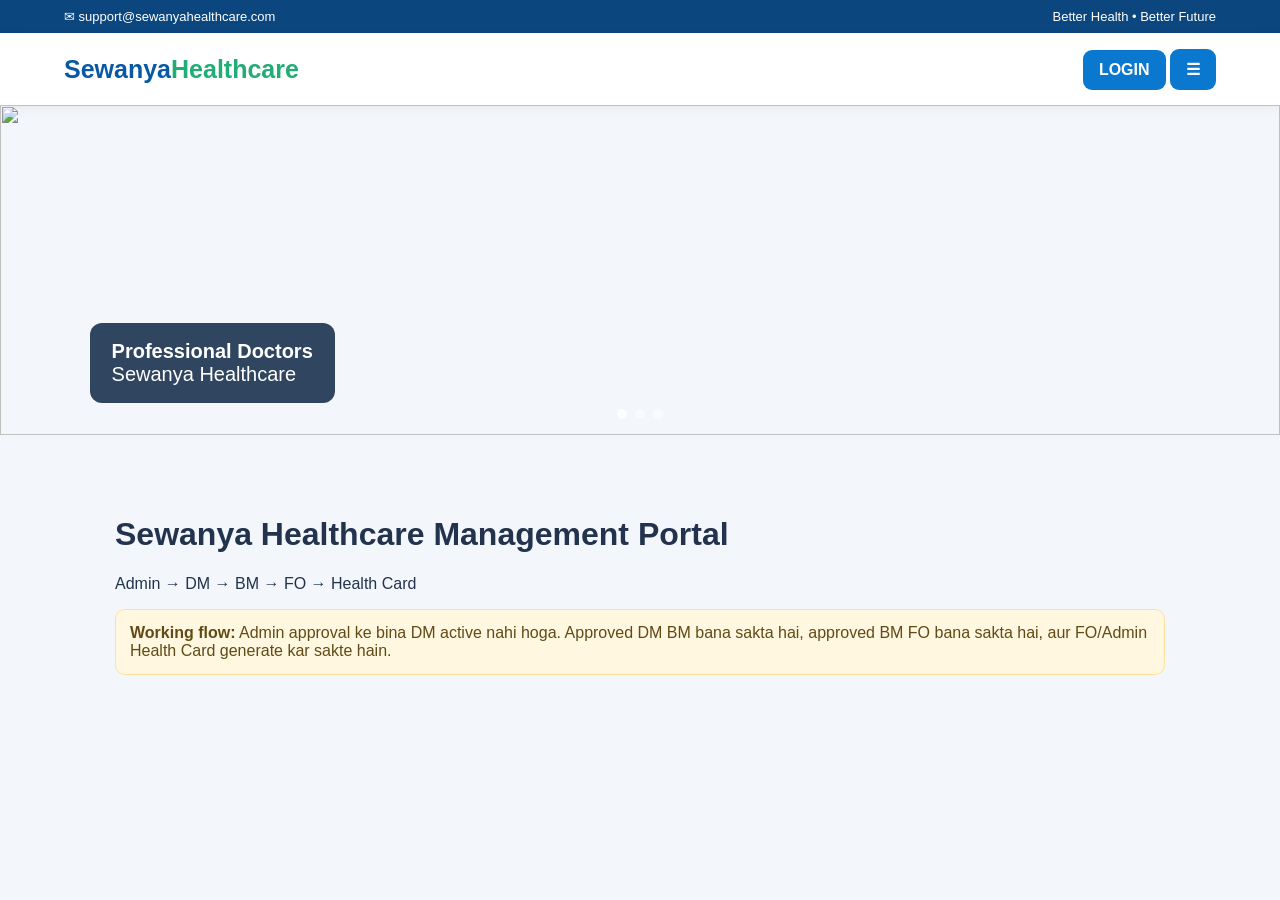
==== index.html @ 8fd5b3dd "Add files via upload" ====
<!DOCTYPE html>
<html lang="hi">
<head>
<meta charset="UTF-8">
<meta name="viewport" content="width=device-width, initial-scale=1.0">
<title>Sewanya Healthcare Management Portal</title>
<style>
:root{--blue:#0759a6;--blue2:#0b78d0;--dark:#102f55;--green:#16a56a;--orange:#f28b25;--red:#df3d3d;--bg:#f3f7fb;--text:#23334d;--muted:#6b7890;--line:#dce6f1}
*{box-sizing:border-box}body{margin:0;font-family:Arial,Helvetica,sans-serif;background:var(--bg);color:var(--text)}
button,input,select{font:inherit}button{cursor:pointer}
.top{background:#0b467f;color:white;padding:9px 5%;display:flex;justify-content:space-between;font-size:13px}
.nav{height:72px;background:white;display:flex;align-items:center;justify-content:space-between;padding:0 5%;box-shadow:0 2px 12px #0001}
.logo{font-size:25px;font-weight:800;color:var(--blue)}.logo span{color:#20ad76}
.btn{border:0;border-radius:9px;padding:11px 16px;background:var(--blue2);color:#fff;font-weight:700}
.btn.green{background:var(--green)}.btn.red{background:var(--red)}.btn.gray{background:#64748b}
.menu{display:none;position:absolute;right:5%;top:90px;background:white;width:290px;z-index:50;box-shadow:0 15px 35px #0003;border-radius:10px;overflow:hidden}
.menu.open{display:block}.menu button{width:100%;border:0;background:white;text-align:left;padding:14px 17px;border-bottom:1px solid #eee}.menu button:hover{background:#eef7ff}
.hero{height:330px;position:relative;overflow:hidden}.slides{display:flex;height:100%;transition:.5s}.slide{min-width:100%;position:relative}.slide img{width:100%;height:100%;object-fit:cover}.caption{position:absolute;left:7%;bottom:32px;background:#001b3acc;color:#fff;padding:17px 22px;border-radius:12px;font-size:20px}
.dots{position:absolute;bottom:12px;width:100%;text-align:center}.dot{display:inline-block;width:10px;height:10px;background:#ffffff77;border-radius:50%;margin:0 4px}.dot.active{background:#fff}
.homeInfo{max-width:1100px;margin:35px auto;padding:25px}.notice{background:#fff7df;border:1px solid #ffe0a1;padding:14px;border-radius:10px;color:#614a16}
.loginPage{display:none;min-height:100vh;align-items:center;justify-content:center;padding:20px;background:linear-gradient(135deg,#092e5a,#1682d3)}
.loginBox{width:430px;max-width:100%;background:#fff;border-radius:18px;padding:30px;box-shadow:0 25px 60px #0005}.loginBox h1{margin:8px 0 20px}.field{margin-bottom:13px}.field label{display:block;font-size:13px;font-weight:700;margin-bottom:6px}.field input,.field select,.field textarea{width:100%;border:1px solid var(--line);border-radius:8px;padding:11px;background:white}
.loginBtn{width:100%;border:0;border-radius:9px;padding:13px;background:var(--blue2);color:#fff;font-weight:700}.demoGrid{display:grid;grid-template-columns:1fr 1fr;gap:8px;margin-top:12px}.demoGrid button{border:1px solid var(--line);background:#f8fbff;padding:9px;border-radius:8px}
.back{color:var(--blue2);text-align:center;margin-top:15px;cursor:pointer}.hint{font-size:12px;color:var(--muted);margin-top:12px}
.app{display:none;min-height:100vh}.sidebar{position:fixed;left:0;top:0;bottom:0;width:240px;background:var(--dark);color:#fff;padding:20px 14px;z-index:20}.sideLogo{font-size:23px;font-weight:800;padding:8px 10px 25px}.sideLogo span{color:#29c68a}.navBtn{width:100%;background:transparent;color:#dce9f8;border:0;text-align:left;padding:12px 14px;border-radius:9px;margin:3px 0;font-weight:600}.navBtn:hover,.navBtn.active{background:#216fb9;color:#fff}.logoutSide{position:absolute;left:14px;right:14px;bottom:18px}
.content{margin-left:240px;padding:22px;max-width:1500px}.topbar{background:#fff;border-radius:14px;padding:13px 18px;display:flex;justify-content:space-between;align-items:center;margin-bottom:18px}.userChip{font-weight:700}.heroDash{background:linear-gradient(135deg,#103b69,#0a77c9);color:#fff;border-radius:20px;padding:24px}.heroDash h1{margin:5px 0}.stats{display:grid;grid-template-columns:repeat(5,1fr);gap:12px;margin-top:20px}.stat{background:#ffffff19;border:1px solid #ffffff25;border-radius:13px;padding:14px}.stat b{display:block;font-size:26px;margin-top:7px}
.page{display:none;background:#fff;border-radius:16px;padding:22px;margin-top:18px}.page.active{display:block}.grid{display:grid;grid-template-columns:repeat(3,1fr);gap:14px}.grid2{display:grid;grid-template-columns:1fr 1fr;gap:15px}.tableWrap{overflow:auto}.table{width:100%;border-collapse:collapse}.table th,.table td{padding:11px;border-bottom:1px solid #edf1f5;text-align:left;white-space:nowrap}.badge{display:inline-block;padding:5px 9px;border-radius:99px;font-size:12px;font-weight:700}.approved{background:#dcfce7;color:#166534}.pending{background:#fff4cc;color:#8a5a00}.rejected{background:#fee2e2;color:#991b1b}
.actionRow{display:flex;gap:8px;flex-wrap:wrap}.quick{display:grid;grid-template-columns:repeat(4,1fr);gap:12px}.quick button{border:0;border-radius:12px;padding:18px;color:white;font-weight:700;background:#196fd0}.quick .g{background:var(--green)}.quick .o{background:var(--orange)}.quick .p{background:#7652df}
.card{max-width:570px;margin:20px auto;padding:23px;border-radius:18px;background:linear-gradient(135deg,#075b9d,#14a7c4);color:#fff;box-shadow:0 15px 35px #0002}.cardTop{display:flex;justify-content:space-between}.cardId{font-size:12px;opacity:.9;margin-top:8px}.cardName{font-size:26px;font-weight:800;margin:20px 0 7px}.cardGrid{display:grid;grid-template-columns:1fr 1fr;gap:8px;font-size:13px}.wallets{display:grid;grid-template-columns:1fr 1fr;gap:15px}.wallet{border-radius:15px;padding:20px;color:white;background:linear-gradient(120deg,#2866e8,#12a9d7)}.wallet.orange{background:linear-gradient(120deg,#ed6330,#f5a329)}.wallet b{display:block;font-size:28px;margin:10px 0}.toast{display:none;position:fixed;right:18px;bottom:18px;background:#162a45;color:white;padding:13px 18px;border-radius:9px;z-index:100}
.hidden{display:none!important}.empty{color:var(--muted);padding:15px 0}
@media(max-width:900px){.sidebar{width:75px}.sideLogo{font-size:0}.sideLogo:first-letter{font-size:25px}.navBtn{font-size:0;text-align:center}.navBtn::first-letter{font-size:20px}.content{margin-left:75px}.stats{grid-template-columns:repeat(2,1fr)}.grid,.grid2{grid-template-columns:1fr 1fr}.quick{grid-template-columns:1fr 1fr}}
@media(max-width:600px){.top{padding:8px 12px}.nav{padding:0 12px}.hero{height:230px}.caption{font-size:15px;left:4%;bottom:20px}.content{padding:10px}.grid,.grid2,.stats,.quick{grid-template-columns:1fr}.sidebar{width:62px}.content{margin-left:62px}.topbar{gap:8px}.menu{right:12px;width:calc(100% - 24px)}}
</style>
</head>
<body>

<div id="home">
  <div class="top"><span>✉ support@sewanyahealthcare.com</span><span>Better Health • Better Future</span></div>
  <div class="nav">
    <div class="logo">Sewanya<span>Healthcare</span></div>
    <div><button class="btn" onclick="openLogin('CUSTOMER')">LOGIN</button> <button class="btn" onclick="toggleMenu()">☰</button></div>
  </div>
  <div id="menu" class="menu">
    <button onclick="goHome()">🏠 HOME</button>
    <button onclick="openLogin('CUSTOMER')">👤 CUSTOMER LOGIN</button>
    <button onclick="openLogin('FO')">🧑‍⚕️ FO LOGIN</button>
    <button onclick="openLogin('BM')">📋 BM LOGIN</button>
    <button onclick="openLogin('DM')">🏢 DM LOGIN</button>
    <button onclick="openLogin('ADMIN')">🛡 ADMIN LOGIN</button>
  </div>
  <div class="hero">
    <div class="slides" id="slides">
      <div class="slide"><img src="https://images.unsplash.com/photo-1576091160399-112ba8d25d1d?auto=format&fit=crop&w=1600&q=85"><div class="caption"><b>Professional Doctors</b><br>Sewanya Healthcare</div></div>
      <div class="slide"><img src="https://images.unsplash.com/photo-1586773860418-d37222d8fce3?auto=format&fit=crop&w=1600&q=85"><div class="caption"><b>Modern Hospital Care</b><br>Healthcare Services</div></div>
      <div class="slide"><img src="https://images.unsplash.com/photo-1519494026892-80bbd2d6fd0d?auto=format&fit=crop&w=1600&q=85"><div class="caption"><b>Hospital & Patient Care</b><br>Trusted Healthcare Network</div></div>
    </div>
    <div class="dots"><span class="dot active"></span><span class="dot"></span><span class="dot"></span></div>
  </div>
  <div class="homeInfo">
    <h1>Sewanya Healthcare Management Portal</h1>
    <p>Admin → DM → BM → FO → Health Card</p>
    <div class="notice"><b>Working flow:</b> Admin approval ke bina DM active nahi hoga. Approved DM BM bana sakta hai, approved BM FO bana sakta hai, aur FO/Admin Health Card generate kar sakte hain.</div>
  </div>
</div>

<div id="loginPage" class="loginPage">
  <div class="loginBox">
    <div id="loginRole" style="font-weight:800;color:#1670b8">LOGIN</div>
    <h1 id="loginTitle">Login</h1>
    <div class="field"><label>Username / ID</label><input id="loginId" autocomplete="username"></div>
    <div class="field"><label>Password</label><input id="loginPassword" type="password" autocomplete="current-password"></div>
    <button class="loginBtn" onclick="login()">LOGIN</button>
    <div class="demoGrid">
      <button onclick="demoLogin('ADMIN')">Admin Demo</button>
      <button onclick="demoLogin('DM')">DM Demo</button>
      <button onclick="demoLogin('BM')">BM Demo</button>
      <button onclick="demoLogin('FO')">FO Demo</button>
    </div>
    <div class="hint">Admin: <b>SWH-ADMIN-001</b> / <b>Admin@123</b></div>
    <div class="back" onclick="goHome()">← Website par wapas</div>
  </div>
</div>

<div id="app" class="app">
  <aside class="sidebar">
    <div class="sideLogo">Sewanya<span>Care</span></div>
    <button class="navBtn active" onclick="showPage('dashboard',this)">🏠 Dashboard</button>
    <button class="navBtn" onclick="showPage('users',this)">👥 User Management</button>
    <button class="navBtn" onclick="showPage('locations',this)">📍 District & Block</button>
    <button class="navBtn" onclick="showPage('health',this)">🪪 Health Card</button>
    <button class="navBtn" onclick="showPage('reports',this)">📊 Reports</button>
    <button class="navBtn" onclick="showPage('settings',this)">⚙ Settings</button>
    <button class="navBtn logoutSide" onclick="logout()">↪ Logout</button>
  </aside>

  <main class="content">
    <div class="topbar">
      <div><b id="welcomeName">Welcome</b><div style="font-size:12px;color:#718096" id="welcomeRole"></div></div>
      <div class="userChip"><span id="sessionStatus">● Active</span> <button class="btn red" onclick="logout()">Logout</button></div>
    </div>

    <section class="heroDash">
      <small>🛡 Smart Business Dashboard</small>
      <h1 id="dashTitle">Dashboard</h1>
      <p id="dashSub">Role based management</p>
      <div class="stats">
        <div class="stat">DMs<b id="countDM">0</b></div>
        <div class="stat">BMs<b id="countBM">0</b></div>
        <div class="stat">FOs<b id="countFO">0</b></div>
        <div class="stat">Customers<b id="countCustomer">0</b></div>
        <div class="stat">Health Cards<b id="countCards">0</b></div>
      </div>
    </section>

    <section id="page-dashboard" class="page active">
      <h2>⚡ Quick Actions</h2>
      <div class="quick">
        <button onclick="showPage('users')">👥 Users</button>
        <button class="g" onclick="showPage('health')">🪪 Health Card</button>
        <button class="o" onclick="showPage('locations')">📍 UP Districts</button>
        <button class="p" onclick="showPage('reports')">📊 Reports</button>
      </div>
      <hr>
      <div class="notice"><b>Permissions:</b> Admin सब users approve कर सकता है. DM केवल approved होने के बाद BM बना सकता है. BM केवल approved होने के बाद FO बना सकता है. FO और Admin Health Card बना सकते हैं.</div>
    </section>

    <section id="page-users" class="page">
      <h2>👥 User Management</h2>
      <div id="createPanel"></div>
      <hr>
      <h3>Pending Approval</h3>
      <div id="pendingList" class="empty"></div>
      <h3>All Users</h3>
      <div class="tableWrap">
        <table class="table">
          <thead><tr><th>Role</th><th>Name</th><th>ID</th><th>District</th><th>Block</th><th>Status</th><th>Action</th></tr></thead>
          <tbody id="userTable"></tbody>
        </table>
      </div>
    </section>

    <section id="page-locations" class="page">
      <h2>📍 Uttar Pradesh District & Block</h2>
      <div class="grid2">
        <div class="field"><label>District (75)</label><select id="districtSelect" onchange="loadBlocks()"></select></div>
        <div class="field"><label>Search Block</label><input id="blockSearch" oninput="loadBlocks()" placeholder="Block search"></div>
      </div>
      <div id="blockHeading" style="font-weight:800;margin-top:18px"></div>
      <div id="blockList" style="margin-top:10px"></div>
      <div class="notice" style="margin-top:15px">इस file में 75 UP districts मौजूद हैं. Common district blocks offline fallback में हैं; बाकी districts में block data जोड़ने के लिए backend/government API connection चाहिए.</div>
    </section>

    <section id="page-health" class="page">
      <h2>🪪 Health Card</h2>
      <div id="healthAccess"></div>
      <div id="healthForm" class="hidden">
        <div class="grid">
          <div class="field"><label>Customer Name</label><input id="hcName"></div>
          <div class="field"><label>Mobile</label><input id="hcMobile"></div>
          <div class="field"><label>Age</label><input id="hcAge" type="number"></div>
          <div class="field"><label>Gender</label><select id="hcGender"><option>Male</option><option>Female</option><option>Other</option></select></div>
          <div class="field"><label>Village</label><input id="hcVillage"></div>
          <div class="field"><label>District</label><select id="hcDistrict"></select></div>
        </div>
        <button class="btn green" onclick="generateCard()">GENERATE HEALTH CARD</button>
        <div id="cardResult"></div>
      </div>
    </section>

    <section id="page-reports" class="page">
      <h2>📊 Reports</h2>
      <div class="wallets">
        <div class="wallet"><span>Total Users</span><b id="reportUsers">0</b>Current browser data</div>
        <div class="wallet orange"><span>Pending DMs</span><b id="reportPending">0</b>Admin approval required</div>
      </div>
    </section>

    <section id="page-settings" class="page">
      <h2>⚙ Settings</h2>
      <div class="notice">Current version localStorage पर data save करती है. Production में secure backend/database लगाना जरूरी है.</div>
      <br><button class="btn red" onclick="clearDemoData()">Clear Demo Data</button>
    </section>
  </main>
</div>

<div id="toast" class="toast"></div>

<script>
const DISTRICTS = ["Agra", "Aligarh", "Ambedkar Nagar", "Amethi", "Amroha", "Auraiya", "Ayodhya", "Azamgarh", "Baghpat", "Bahraich", "Ballia", "Balrampur", "Banda", "Barabanki", "Bareilly", "Basti", "Bhadohi", "Bijnor", "Budaun", "Bulandshahr", "Chandauli", "Chitrakoot", "Deoria", "Etah", "Etawah", "Farrukhabad", "Fatehpur", "Firozabad", "Gautam Buddha Nagar", "Ghaziabad", "Ghazipur", "Gonda", "Gorakhpur", "Hamirpur", "Hapur", "Hardoi", "Hathras", "Jalaun", "Jaunpur", "Jhansi", "Kannauj", "Kanpur Dehat", "Kanpur Nagar", "Kasganj", "Kaushambi", "Kheri", "Kushinagar", "Lalitpur", "Lucknow", "Maharajganj", "Mahoba", "Mainpuri", "Mathura", "Mau", "Meerut", "Mirzapur", "Moradabad", "Muzaffarnagar", "Pilibhit", "Pratapgarh", "Prayagraj", "Raebareli", "Rampur", "Saharanpur", "Sambhal", "Sant Kabir Nagar", "Shahjahanpur", "Shamli", "Shravasti", "Siddharthnagar", "Sitapur", "Sonbhadra", "Sultanpur", "Unnao", "Varanasi"];
const BLOCKS = {"Agra": ["Achhnera", "Akola", "Barauli Ahir", "Bichpuri", "Etmadpur", "Fatehabad", "Fatehpur Sikri", "Kheragarh", "Khandauli", "Pinahat", "Saiyan", "Shamsabad"], "Aligarh": ["Akrabad", "Atrauli", "Chandaus", "Dhanipur", "Gabhana", "Gangiri", "Iglas", "Jawan Sikandarpur", "Khair", "Lodha", "Tappal"], "Lucknow": ["Bakshi Ka Talab", "Chinhat", "Gosainganj", "Kakori", "Malihabad", "Mohanlalganj", "Maal", "Sarojini Nagar"], "Kanpur Nagar": ["Bilhaur", "Bhitargaon", "Chaubepur", "Kalyanpur", "Patara", "Sarsaul", "Shivrajpur", "Vidhunu"], "Varanasi": ["Arajiline", "Chiraigaon", "Harhua", "Kashi Vidyapeeth", "Pindra", "Sewapuri"], "Prayagraj": ["Bahadurpur", "Bahria", "Chaka", "Dhanupur", "Holagarh", "Jasra", "Karchhana", "Kaudihar", "Koraon", "Meja", "Phulpur", "Pratappur", "Shankargarh", "Soraon"], "Shahjahanpur": ["Banda", "Dadrol", "Jalalabad", "Kalan", "Khutar", "Powayan", "Sindhauli"], "Hamirpur": ["Gohand", "Maudaha", "Muskra", "Rath", "Sarila", "Sumerpur"], "Banda": ["Baberu", "Bisanda", "Jaspura", "Kamasin", "Mahua", "Naraini", "Tindwari"], "Hardoi": ["Bawan", "Mallawan", "Pihani", "Sandi", "Tadiyawan"], "Chitrakoot": ["Karwi", "Manikpur", "Pahari", "Ramnagar"], "Jhansi": ["Babina", "Bangra", "Chirgaon", "Mauranipur"], "Lalitpur": ["Bar", "Birdha", "Jakhora", "Mahroni", "Talbehat"], "Jalaun": ["Dakore", "Konch"], "Mirzapur": ["Jamalpur", "Kon", "Narainpur", "Pahari", "Patehra", "Rajgarh"], "Mahoba": ["Charkhari", "Kabrai", "Panwari"], "Amethi": ["Amethi", "Bhadar", "Bhetua", "Jagdishpur", "Jamo", "Shukul Bazar"], "Budaun": ["Ambiapur", "Asafpur", "Jagat", "Salarpur", "Usawan", "Wazirganj"], "Kannauj": ["Jalalabad", "Umarda"], "Meerut": ["Daurala", "Kharkhoda"], "Etawah": ["Chakkarnagar", "Takha"], "Deoria": ["Pathardewa"], "Gorakhpur": ["Bansgaon", "Chargawan", "Khorabar"], "Bahraich": ["Shivpur", "Tejwapur"], "Chandauli": ["Chahaniya"], "Hathras": ["Sehpau"], "Azamgarh": ["Sathiyaon"], "Sonbhadra": ["Ghorawal", "Karma", "Kone", "Myorepur", "Nagawa"], "Baghpat": ["Chhaprauli", "Pilana"], "Bulandshahr": ["Agauta"], "Barabanki": ["Masauli"], "Muzaffarnagar": ["Budhana", "Shahpur"], "Shamli": ["Un"]};
const USERS_KEY = "sewanya_users_working_v1";
const CARDS_KEY = "sewanya_cards_working_v1";

let users = JSON.parse(localStorage.getItem(USERS_KEY) || "[]");
let cards = JSON.parse(localStorage.getItem(CARDS_KEY) || "[]");
let session = null;
let loginRole = "";

function saveUsers(){ localStorage.setItem(USERS_KEY, JSON.stringify(users)); renderAll(); }
function saveCards(){ localStorage.setItem(CARDS_KEY, JSON.stringify(cards)); renderAll(); }
function esc(v){ return String(v ?? "").replace(/[&<>"']/g, m => ({"&":"&amp;","<":"&lt;",">":"&gt;",'"':"&quot;","'":"&#39;"}[m])); }
function toast(msg){ const t=document.getElementById("toast"); t.textContent=msg; t.style.display="block"; setTimeout(()=>t.style.display="none",2400); }

function toggleMenu(){ document.getElementById("menu").classList.toggle("open"); }
function goHome(){
  session=null;
  document.getElementById("app").style.display="none";
  document.getElementById("loginPage").style.display="none";
  document.getElementById("home").style.display="block";
  document.getElementById("menu").classList.remove("open");
}
function openLogin(role){
  loginRole=role;
  document.getElementById("menu").classList.remove("open");
  document.getElementById("home").style.display="none";
  document.getElementById("app").style.display="none";
  document.getElementById("loginPage").style.display="flex";
  document.getElementById("loginRole").textContent=role+" LOGIN";
  document.getElementById("loginTitle").textContent=role+" Login";
  document.getElementById("loginId").focus();
}
function demoLogin(role){
  const d={
    ADMIN:["SWH-ADMIN-001","Admin@123"],
    DM:["SWH-DM-001","DM@123"],
    BM:["SWH-BM-001","BM@123"],
    FO:["SWH-FO-001","FO@123"]
  }[role];
  openLogin(role);
  document.getElementById("loginId").value=d[0];
  document.getElementById("loginPassword").value=d[1];
}
function login(){
  const id=document.getElementById("loginId").value.trim();
  const pw=document.getElementById("loginPassword").value;
  if(loginRole==="ADMIN" && id==="SWH-ADMIN-001" && pw==="Admin@123"){
    session={role:"ADMIN",name:"Administrator",id:"SWH-ADMIN-001",status:"APPROVED"};
    enterApp(); return;
  }
  const u=users.find(x=>x.id===id && x.password===pw && x.role===loginRole);
  if(!u){ toast("Username/Password गलत है"); return; }
  if(u.status!=="APPROVED"){ toast("यह account अभी Admin/Parent approval में है"); return; }
  session=u;
  enterApp();
}
function enterApp(){
  document.getElementById("loginPage").style.display="none";
  document.getElementById("home").style.display="none";
  document.getElementById("app").style.display="block";
  document.getElementById("welcomeName").textContent="Welcome, "+session.name;
  document.getElementById("welcomeRole").textContent=session.role+" • "+session.id;
  document.getElementById("dashTitle").textContent=session.role+" Dashboard";
  document.getElementById("dashSub").textContent=permissionText();
  buildCreatePanel();
  renderAll();
  showPage("dashboard");
}
function permissionText(){
  if(session.role==="ADMIN") return "Full control • Approve DM/BM/FO • Users • Health Card • Reports";
  if(session.role==="DM") return "District Manager • Create BM after approval";
  if(session.role==="BM") return "Block Manager • Create FO after approval";
  if(session.role==="FO") return "Field Officer • Generate Health Cards";
  return "Customer";
}
function logout(){ goHome(); toast("Logout successful"); }

function allowedCreate(){
  if(session.role==="ADMIN") return ["DM","BM","FO","CUSTOMER"];
  if(session.role==="DM" && session.status==="APPROVED") return ["BM"];
  if(session.role==="BM" && session.status==="APPROVED") return ["FO"];
  return [];
}
function buildCreatePanel(){
  const p=document.getElementById("createPanel");
  const roles=allowedCreate();
  if(!roles.length){
    p.innerHTML='<div class="notice">आपके current role को नया user बनाने की permission नहीं है.</div>';
    return;
  }
  p.innerHTML=`
    <div class="notice"><b>${esc(session.role)}</b> can create: ${roles.join(", ")}</div>
    <div class="grid" style="margin-top:14px">
      <div class="field"><label>Role</label><select id="createRole">${roles.map(r=>`<option>${r}</option>`).join("")}</select></div>
      <div class="field"><label>Name</label><input id="createName" placeholder="Full name"></div>
      <div class="field"><label>Username / ID</label><input id="createId" placeholder="SWH-ROLE-001"></div>
      <div class="field"><label>Password</label><input id="createPassword" placeholder="Password"></div>
      <div class="field"><label>District</label><select id="createDistrict"></select></div>
      <div class="field"><label>Block</label><select id="createBlock"></select></div>
    </div>
    <br><button class="btn" onclick="createUser()">CREATE USER</button>`;
  fillSelect("createDistrict",DISTRICTS);
  updateCreateBlocks();
  document.getElementById("createDistrict").onchange=updateCreateBlocks;
}
function updateCreateBlocks(){
  const d=document.getElementById("createDistrict");
  const b=document.getElementById("createBlock");
  if(!d||!b)return;
  const arr=BLOCKS[d.value] || ["Block data add करें / official directory connect करें"];
  b.innerHTML=arr.map(x=>`<option>${esc(x)}</option>`).join("");
}
function createUser(){
  const role=document.getElementById("createRole").value;
  if(!allowedCreate().includes(role)){toast("Permission denied");return}
  const name=document.getElementById("createName").value.trim();
  const id=document.getElementById("createId").value.trim();
  const password=document.getElementById("createPassword").value;
  if(!name||!id||!password){toast("Name, ID और Password भरें");return}
  if(users.some(u=>u.id===id)){toast("यह ID पहले से मौजूद है");return}
  users.push({
    role,name,id,password,
    district:document.getElementById("createDistrict").value,
    block:document.getElementById("createBlock").value,
    status:"PENDING",
    createdBy:session.id
  });
  saveUsers();
  buildCreatePanel();
  toast(role+" create हो गया — approval के बाद login होगा");
}

function approveUser(index){
  if(session.role!=="ADMIN"){toast("Only Admin can approve");return}
  users[index].status="APPROVED";
  saveUsers();
  toast(users[index].role+" approved");
}
function deleteUser(index){
  if(session.role!=="ADMIN"){toast("Only Admin can delete");return}
  const name=users[index].name;
  users.splice(index,1);
  saveUsers();
  toast(name+" deleted");
}
function renderUsers(){
  const tbody=document.getElementById("userTable");
  if(!tbody)return;
  tbody.innerHTML=users.length ? users.map((u,i)=>`
    <tr>
      <td>${esc(u.role)}</td><td>${esc(u.name)}</td><td>${esc(u.id)}</td>
      <td>${esc(u.district||"-")}</td><td>${esc(u.block||"-")}</td>
      <td><span class="badge ${u.status==="APPROVED"?"approved":"pending"}">${u.status}</span></td>
      <td>${session?.role==="ADMIN" && u.status!=="APPROVED" ? `<button class="btn green" onclick="approveUser(${i})">Approve</button> `:""}
      ${session?.role==="ADMIN" ? `<button class="btn red" onclick="deleteUser(${i})">Delete</button>`:"-"}</td>
    </tr>`).join("") : `<tr><td colspan="7" class="empty">Abhi koi user create नहीं हुआ.</td></tr>`;

  const pending=users.filter(u=>u.status==="PENDING");
  document.getElementById("pendingList").innerHTML=session?.role==="ADMIN"
    ? (pending.length ? pending.map((u,i)=>{
      const real=users.indexOf(u);
      return `<div style="border:1px solid var(--line);padding:11px;border-radius:9px;margin:7px 0">
        <b>${esc(u.role)}</b> — ${esc(u.name)} — ${esc(u.district||"-")} / ${esc(u.block||"-")}
        <button class="btn green" style="float:right" onclick="approveUser(${real})">Approve</button>
      </div>`}).join("") : "No pending approval.")
    : "Only Admin can see and approve pending accounts.";
}
function fillSelect(id,arr){
  const e=document.getElementById(id); if(!e)return;
  e.innerHTML=arr.map(x=>`<option>${esc(x)}</option>`).join("");
}
function loadLocations(){
  fillSelect("districtSelect",DISTRICTS);
  fillSelect("hcDistrict",DISTRICTS);
  loadBlocks();
}
function loadBlocks(){
  const d=document.getElementById("districtSelect").value;
  const q=(document.getElementById("blockSearch").value||"").toLowerCase();
  const arr=(BLOCKS[d]||["Block data available through official directory/backend connection"]).filter(x=>x.toLowerCase().includes(q));
  document.getElementById("blockHeading").textContent="Blocks in "+d;
  document.getElementById("blockList").innerHTML=arr.map(x=>`<span class="badge approved" style="margin:4px">${esc(x)}</span>`).join("");
}
function generateCard(){
  if(!session || !["ADMIN","FO"].includes(session.role)){toast("Health Card केवल Admin/FO बना सकते हैं");return}
  const name=document.getElementById("hcName").value.trim();
  const mobile=document.getElementById("hcMobile").value.trim();
  const age=document.getElementById("hcAge").value.trim();
  const gender=document.getElementById("hcGender").value;
  const village=document.getElementById("hcVillage").value.trim();
  const district=document.getElementById("hcDistrict").value;
  if(!name||!mobile||!age||!village||!district){toast("सभी details भरें");return}
  const card={id:"SWH-HC-"+Date.now().toString().slice(-8),name,mobile,age,gender,village,district,createdBy:session.id,date:new Date().toLocaleDateString("en-IN")};
  cards.unshift(card);saveCards();
  document.getElementById("cardResult").innerHTML=`
    <div class="card" id="printCard">
      <div class="cardTop"><b>💚 SEWANYA HEALTHCARE</b><b>HEALTH CARD</b></div>
      <div class="cardId">Card ID: ${esc(card.id)}</div>
      <div class="cardName">${esc(card.name)}</div>
      <div class="cardGrid">
        <div>Mobile: ${esc(card.mobile)}</div><div>Age/Gender: ${esc(card.age)} / ${esc(card.gender)}</div>
        <div>Village: ${esc(card.village)}</div><div>District: ${esc(card.district)}</div>
      </div>
      <div style="margin-top:18px;font-size:12px">Created by: ${esc(session.name)} • ${esc(card.date)}</div>
      <button class="btn" style="margin-top:15px;background:#fff;color:#075b9d" onclick="printCard()">🖨 Print / Save PDF</button>
    </div>`;
  toast("Health Card तैयार है");
}
function printCard(){
  const el=document.getElementById("printCard");
  const w=window.open("","_blank");
  if(!w){toast("Popup blocked है — browser में popup allow करें");return}
  w.document.write(`<html><head><title>Sewanya Health Card</title><style>body{font-family:Arial;padding:30px}.card{max-width:570px;margin:auto;padding:25px;border-radius:18px;background:#0876a6;color:#fff}.cardTop{display:flex;justify-content:space-between}.cardName{font-size:26px;font-weight:800;margin:20px 0 8px}.cardGrid{display:grid;grid-template-columns:1fr 1fr;gap:8px;font-size:13px}.cardId{font-size:12px}</style></head><body>${el.outerHTML.replace(/<button[\s\S]*?<\/button>/,"")}<script>window.onload=()=>window.print()<\/script></body></html>`);
  w.document.close();
}
function renderReports(){
  document.getElementById("reportUsers").textContent=users.length;
  document.getElementById("reportPending").textContent=users.filter(u=>u.role==="DM"&&u.status==="PENDING").length;
}
function renderHealthAccess(){
  const ok=session && ["ADMIN","FO"].includes(session.role);
  document.getElementById("healthForm").classList.toggle("hidden",!ok);
  document.getElementById("healthAccess").innerHTML=ok
    ? `<div class="notice">आप ${session.role} हैं — Health Card create कर सकते हैं.</div><br>`
    : `<div class="notice">Health Card generation अभी केवल <b>Admin और FO</b> के लिए enabled है.</div>`;
}
function showPage(name,btn){
  document.querySelectorAll(".page").forEach(x=>x.classList.remove("active"));
  document.getElementById("page-"+name).classList.add("active");
  document.querySelectorAll(".navBtn").forEach(x=>x.classList.remove("active"));
  if(btn)btn.classList.add("active");
  if(name==="locations")loadLocations();
  if(name==="health")renderHealthAccess();
  if(name==="reports")renderReports();
}
function renderAll(){
  document.getElementById("countDM").textContent=users.filter(u=>u.role==="DM").length;
  document.getElementById("countBM").textContent=users.filter(u=>u.role==="BM").length;
  document.getElementById("countFO").textContent=users.filter(u=>u.role==="FO").length;
  document.getElementById("countCustomer").textContent=users.filter(u=>u.role==="CUSTOMER").length;
  document.getElementById("countCards").textContent=cards.length;
  renderUsers();renderReports();
}
function clearDemoData(){
  if(session?.role!=="ADMIN"){toast("Only Admin can clear data");return}
  if(confirm("All locally saved users and cards delete करें?")){
    localStorage.removeItem(USERS_KEY);localStorage.removeItem(CARDS_KEY);users=[];cards=[];renderAll();toast("Data cleared");
  }
}
function seedDemoUsers(){
  if(users.length)return;
  users=[
    {role:"DM",name:"Demo District Manager",id:"SWH-DM-001",password:"DM@123",district:"Lucknow",block:"",status:"PENDING",createdBy:"ADMIN"},
    {role:"BM",name:"Demo Block Manager",id:"SWH-BM-001",password:"BM@123",district:"Lucknow",block:"Mohanlalganj",status:"PENDING",createdBy:"DM"},
    {role:"FO",name:"Demo Field Officer",id:"SWH-FO-001",password:"FO@123",district:"Lucknow",block:"Mohanlalganj",status:"PENDING",createdBy:"BM"}
  ];
  saveUsers();
}
seedDemoUsers();
loadLocations();

let slide=0;
setInterval(()=>{
  const s=document.getElementById("slides");if(!s)return;
  slide=(slide+1)%3;s.style.transform=`translateX(-${slide*100}%)`;
  document.querySelectorAll(".dot").forEach((d,i)=>d.classList.toggle("active",i===slide));
},3500);

document.addEventListener("keydown",e=>{
  if(e.key==="Escape")document.getElementById("menu").classList.remove("open");
  if(e.key==="Enter" && document.getElementById("loginPage").style.display==="flex")login();
});
</script>
</body>
</html>
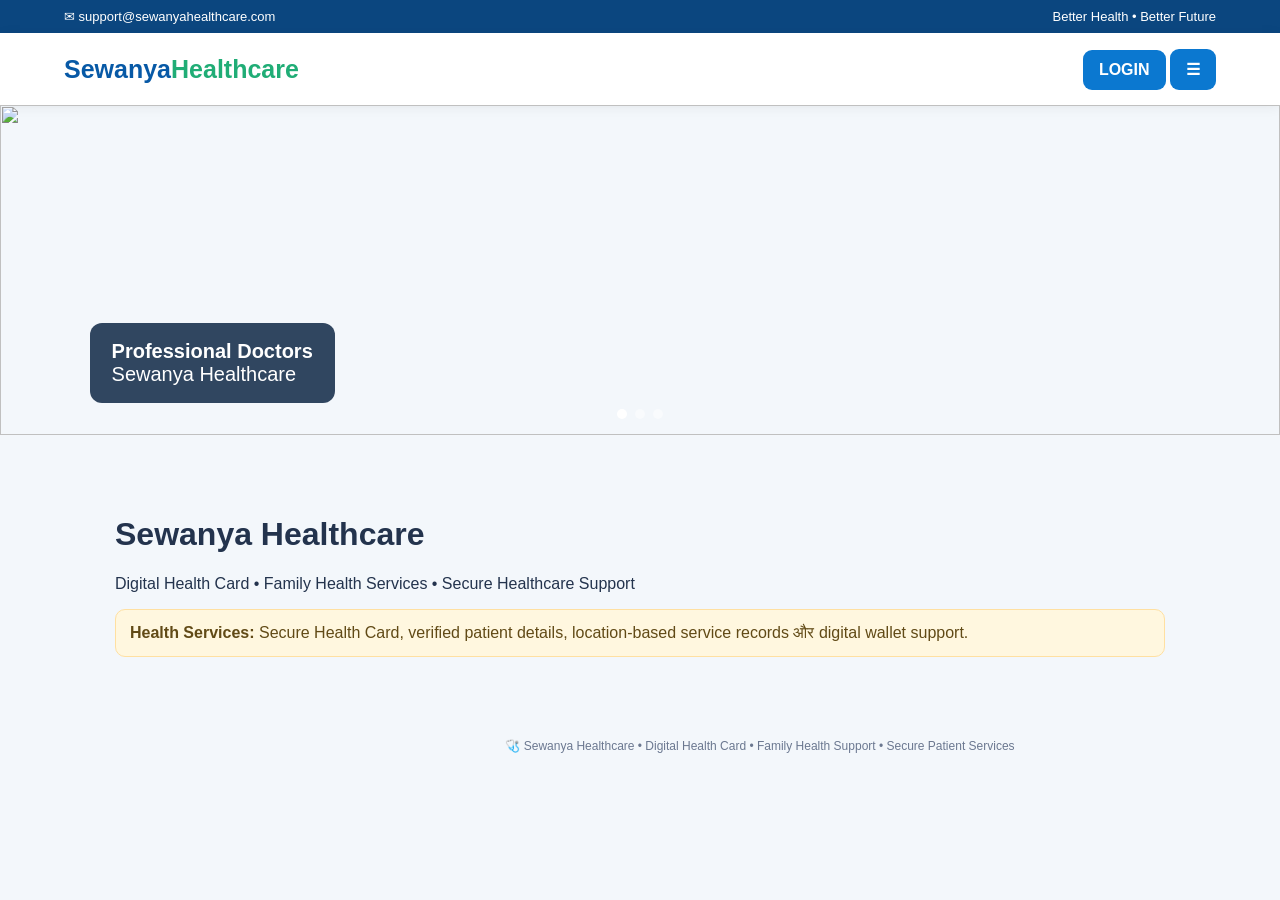
==== commit 1791835e: "Add files via upload" ====
--- a/index.html
+++ b/index.html
@@ -27,9 +27,9 @@
 .page{display:none;background:#fff;border-radius:16px;padding:22px;margin-top:18px}.page.active{display:block}.grid{display:grid;grid-template-columns:repeat(3,1fr);gap:14px}.grid2{display:grid;grid-template-columns:1fr 1fr;gap:15px}.tableWrap{overflow:auto}.table{width:100%;border-collapse:collapse}.table th,.table td{padding:11px;border-bottom:1px solid #edf1f5;text-align:left;white-space:nowrap}.badge{display:inline-block;padding:5px 9px;border-radius:99px;font-size:12px;font-weight:700}.approved{background:#dcfce7;color:#166534}.pending{background:#fff4cc;color:#8a5a00}.rejected{background:#fee2e2;color:#991b1b}
 .actionRow{display:flex;gap:8px;flex-wrap:wrap}.quick{display:grid;grid-template-columns:repeat(4,1fr);gap:12px}.quick button{border:0;border-radius:12px;padding:18px;color:white;font-weight:700;background:#196fd0}.quick .g{background:var(--green)}.quick .o{background:var(--orange)}.quick .p{background:#7652df}
 .card{max-width:570px;margin:20px auto;padding:23px;border-radius:18px;background:linear-gradient(135deg,#075b9d,#14a7c4);color:#fff;box-shadow:0 15px 35px #0002}.cardTop{display:flex;justify-content:space-between}.cardId{font-size:12px;opacity:.9;margin-top:8px}.cardName{font-size:26px;font-weight:800;margin:20px 0 7px}.cardGrid{display:grid;grid-template-columns:1fr 1fr;gap:8px;font-size:13px}.wallets{display:grid;grid-template-columns:1fr 1fr;gap:15px}.wallet{border-radius:15px;padding:20px;color:white;background:linear-gradient(120deg,#2866e8,#12a9d7)}.wallet.orange{background:linear-gradient(120deg,#ed6330,#f5a329)}.wallet b{display:block;font-size:28px;margin:10px 0}.toast{display:none;position:fixed;right:18px;bottom:18px;background:#162a45;color:white;padding:13px 18px;border-radius:9px;z-index:100}
-.hidden{display:none!important}.empty{color:var(--muted);padding:15px 0}
+.roleCards{display:grid;grid-template-columns:repeat(4,1fr);gap:16px;margin-top:18px}.roleCard{background:#fff;border:1px solid var(--line);border-radius:16px;padding:20px;box-shadow:0 8px 24px #0000000b}.roleCard h3{margin:0 0 8px;font-size:18px}.roleCard b{font-size:30px;color:var(--blue)}.workTable{margin-top:15px}.walletHero{background:linear-gradient(135deg,#0f6fd0,#12a97d);color:#fff;border-radius:18px;padding:24px}.walletHero .amount{font-size:38px;font-weight:900;margin:8px 0}.lockedCard{position:relative;overflow:hidden;border-radius:22px;background:linear-gradient(135deg,#063d78,#0a91a8);color:#fff;padding:25px;box-shadow:0 18px 45px #0003}.lockedCard:after{content:"🔒 SECURE";position:absolute;right:-25px;top:18px;transform:rotate(28deg);background:#ffffff22;padding:8px 35px;font-weight:800}.hcMeta{display:grid;grid-template-columns:repeat(3,1fr);gap:10px;margin-top:14px}.roleOnly{display:none}.sectionLead{background:linear-gradient(135deg,#eff7ff,#f5fffb);border:1px solid #dcebf7;border-radius:14px;padding:16px;margin-bottom:15px}.hidden{display:none!important}.healthFooter{margin-left:240px;padding:22px;text-align:center;color:#6b7890;font-size:12px}.empty{color:var(--muted);padding:15px 0}
 @media(max-width:900px){.sidebar{width:75px}.sideLogo{font-size:0}.sideLogo:first-letter{font-size:25px}.navBtn{font-size:0;text-align:center}.navBtn::first-letter{font-size:20px}.content{margin-left:75px}.stats{grid-template-columns:repeat(2,1fr)}.grid,.grid2{grid-template-columns:1fr 1fr}.quick{grid-template-columns:1fr 1fr}}
-@media(max-width:600px){.top{padding:8px 12px}.nav{padding:0 12px}.hero{height:230px}.caption{font-size:15px;left:4%;bottom:20px}.content{padding:10px}.grid,.grid2,.stats,.quick{grid-template-columns:1fr}.sidebar{width:62px}.content{margin-left:62px}.topbar{gap:8px}.menu{right:12px;width:calc(100% - 24px)}}
+@media(max-width:600px){.top{padding:8px 12px}.nav{padding:0 12px}.hero{height:230px}.caption{font-size:15px;left:4%;bottom:20px}.content{padding:10px}.grid,.grid2,.stats,.quick{grid-template-columns:1fr}.sidebar{width:62px}.content{margin-left:62px}.healthFooter{margin-left:62px}.topbar{gap:8px}.menu{right:12px;width:calc(100% - 24px)}}
 </style>
 </head>
 <body>
@@ -57,9 +57,9 @@
     <div class="dots"><span class="dot active"></span><span class="dot"></span><span class="dot"></span></div>
   </div>
   <div class="homeInfo">
-    <h1>Sewanya Healthcare Management Portal</h1>
-    <p>Admin → DM → BM → FO → Health Card</p>
-    <div class="notice"><b>Working flow:</b> Admin approval ke bina DM active nahi hoga. Approved DM BM bana sakta hai, approved BM FO bana sakta hai, aur FO/Admin Health Card generate kar sakte hain.</div>
+    <h1>Sewanya Healthcare</h1>
+    <p>Digital Health Card • Family Health Services • Secure Healthcare Support</p>
+    <div class="notice"><b>Health Services:</b> Secure Health Card, verified patient details, location-based service records और digital wallet support.</div>
   </div>
 </div>
 
@@ -68,15 +68,21 @@
     <div id="loginRole" style="font-weight:800;color:#1670b8">LOGIN</div>
     <h1 id="loginTitle">Login</h1>
     <div class="field"><label>Username / ID</label><input id="loginId" autocomplete="username"></div>
-    <div class="field"><label>Password</label><input id="loginPassword" type="password" autocomplete="current-password"></div>
+    <div class="field"><label>Password</label><div style="display:flex;gap:8px"><input id="loginPassword" type="password" autocomplete="current-password" style="flex:1"><button type="button" class="btn gray" onclick="toggleLoginPassword()" id="showPassBtn">👁 Show</button></div></div>
+    <label style="display:flex;align-items:center;gap:8px;font-size:13px;margin:8px 0 14px"><input id="rememberLogin" type="checkbox" checked> Remember ID</label>
     <button class="loginBtn" onclick="login()">LOGIN</button>
-    <div class="demoGrid">
-      <button onclick="demoLogin('ADMIN')">Admin Demo</button>
-      <button onclick="demoLogin('DM')">DM Demo</button>
-      <button onclick="demoLogin('BM')">BM Demo</button>
-      <button onclick="demoLogin('FO')">FO Demo</button>
+    <div style="display:flex;justify-content:center;gap:22px;margin:16px 0 4px;flex-wrap:wrap">
+      <button type="button" onclick="openRecovery('ID')" style="border:0;background:none;color:#0759a6;font-weight:700;text-decoration:underline;padding:4px">Forgot ID?</button>
+      <button type="button" onclick="openRecovery('PASSWORD')" style="border:0;background:none;color:#0759a6;font-weight:700;text-decoration:underline;padding:4px">Forgot Password?</button>
     </div>
-    <div class="hint">Admin: <b>SWH-ADMIN-001</b> / <b>Admin@123</b></div>
+    <div id="recoveryBox" class="hidden" style="margin-top:12px;padding:16px;border:1px solid var(--line);border-radius:12px;background:#f8fbff">
+      <h3 id="recoveryTitle" style="margin:0 0 12px">Account Recovery</h3>
+      <div id="recoveryFields"></div>
+      <button class="btn" type="button" onclick="recoverAccount()">CONTINUE</button>
+      <button class="btn gray" type="button" onclick="closeRecovery()" style="margin-left:6px">CANCEL</button>
+      <div id="recoveryResult" style="margin-top:12px"></div>
+      <div class="hint">Production version में OTP / registered mobile / email verification लगाना चाहिए.</div>
+    </div>
     <div class="back" onclick="goHome()">← Website par wapas</div>
   </div>
 </div>
@@ -84,12 +90,7 @@
 <div id="app" class="app">
   <aside class="sidebar">
     <div class="sideLogo">Sewanya<span>Care</span></div>
-    <button class="navBtn active" onclick="showPage('dashboard',this)">🏠 Dashboard</button>
-    <button class="navBtn" onclick="showPage('users',this)">👥 User Management</button>
-    <button class="navBtn" onclick="showPage('locations',this)">📍 District & Block</button>
-    <button class="navBtn" onclick="showPage('health',this)">🪪 Health Card</button>
-    <button class="navBtn" onclick="showPage('reports',this)">📊 Reports</button>
-    <button class="navBtn" onclick="showPage('settings',this)">⚙ Settings</button>
+    <div id="sideNav"></div>
     <button class="navBtn logoutSide" onclick="logout()">↪ Logout</button>
   </aside>
 
@@ -113,15 +114,15 @@
     </section>
 
     <section id="page-dashboard" class="page active">
-      <h2>⚡ Quick Actions</h2>
-      <div class="quick">
-        <button onclick="showPage('users')">👥 Users</button>
-        <button class="g" onclick="showPage('health')">🪪 Health Card</button>
-        <button class="o" onclick="showPage('locations')">📍 UP Districts</button>
-        <button class="p" onclick="showPage('reports')">📊 Reports</button>
-      </div>
-      <hr>
-      <div class="notice"><b>Permissions:</b> Admin सब users approve कर सकता है. DM केवल approved होने के बाद BM बना सकता है. BM केवल approved होने के बाद FO बना सकता है. FO और Admin Health Card बना सकते हैं.</div>
+      <h2>⚡ <span id="dashWelcome">Role Dashboard</span></h2>
+      <div class="sectionLead" id="roleLead">आपके role के हिसाब से काम और quick actions यहाँ दिखेंगे.</div>
+      <div class="roleCards">
+        <div class="roleCard"><h3>👥 Team</h3><b id="myTeamCount">0</b><div>Active / assigned team</div></div>
+        <div class="roleCard"><h3>🪪 Health Cards</h3><b id="myCardCount">0</b><div>Cards created</div></div>
+        <div class="roleCard"><h3>📍 Districts</h3><b>75</b><div>Uttar Pradesh</div></div>
+        <div class="roleCard"><h3>💰 Wallet</h3><b id="myWallet">₹0</b><div>Current balance</div></div>
+      </div>
+      <div class="quick" style="margin-top:18px" id="roleQuick"></div>
     </section>
 
     <section id="page-users" class="page">
@@ -141,30 +142,71 @@
 
     <section id="page-locations" class="page">
       <h2>📍 Uttar Pradesh District & Block</h2>
+      <div class="sectionLead"><b>UP Location Directory</b><div style="font-size:12px;margin-top:5px">District select करें और उसके सभी available blocks देखें. Gram Panchayat selection Health Card में रहेगा.</div></div>
       <div class="grid2">
         <div class="field"><label>District (75)</label><select id="districtSelect" onchange="loadBlocks()"></select></div>
-        <div class="field"><label>Search Block</label><input id="blockSearch" oninput="loadBlocks()" placeholder="Block search"></div>
-      </div>
+        <div class="field"><label>Search Block (all blocks)</label><input id="blockSearch" oninput="loadBlocks()" list="blockSearchList" autocomplete="off" placeholder="Type block name"></div>
+      </div>
+      <datalist id="blockSearchList"></datalist>
       <div id="blockHeading" style="font-weight:800;margin-top:18px"></div>
       <div id="blockList" style="margin-top:10px"></div>
-      <div class="notice" style="margin-top:15px">इस file में 75 UP districts मौजूद हैं. Common district blocks offline fallback में हैं; बाकी districts में block data जोड़ने के लिए backend/government API connection चाहिए.</div>
     </section>
 
     <section id="page-health" class="page">
-      <h2>🪪 Health Card</h2>
+      <h2>🪪 Secure Health Card</h2>
       <div id="healthAccess"></div>
       <div id="healthForm" class="hidden">
+        <div class="lockedCard" style="margin:15px 0">
+          <div style="font-size:13px;opacity:.85">SEWANYA HEALTHCARE • DIGITAL HEALTH ID</div>
+          <div style="font-size:28px;font-weight:900;margin-top:8px">🔐 New Health Card</div>
+          <div style="font-size:12px;margin-top:6px;opacity:.9">Secure card generation • Verified location • Wallet linked</div>
+        </div>
         <div class="grid">
-          <div class="field"><label>Customer Name</label><input id="hcName"></div>
-          <div class="field"><label>Mobile</label><input id="hcMobile"></div>
-          <div class="field"><label>Age</label><input id="hcAge" type="number"></div>
+          <div class="field"><label>Customer Name</label><input id="hcName" placeholder="Full name"></div>
+          <div class="field"><label>Mobile</label><input id="hcMobile" placeholder="10 digit mobile"></div>
+          <div class="field"><label>Age</label><input id="hcAge" type="number" min="1"></div>
           <div class="field"><label>Gender</label><select id="hcGender"><option>Male</option><option>Female</option><option>Other</option></select></div>
-          <div class="field"><label>Village</label><input id="hcVillage"></div>
-          <div class="field"><label>District</label><select id="hcDistrict"></select></div>
+          <div class="field"><label>Village</label><input id="hcVillage" placeholder="Village name"></div>
+          <div class="field"><label>District (75 UP)</label><select id="hcDistrict" onchange="updateHealthBlocks()"></select></div>
+          <div class="field"><label>Block</label><select id="hcBlock" onchange="updateHealthPanchayat()"></select></div>
+          <div class="field"><label>Gram Panchayat</label><select id="hcPanchayat"><option value="">Select Gram Panchayat</option></select></div>
+          <div class="field"><label>Wallet Option</label><select id="hcWallet"><option value="LINKED">Link to FO Wallet</option><option value="NO">Do not link</option></select></div>
         </div>
-        <button class="btn green" onclick="generateCard()">GENERATE HEALTH CARD</button>
+        <button class="btn green" onclick="generateCard()">🔒 GENERATE SECURE HEALTH CARD</button>
         <div id="cardResult"></div>
       </div>
+    </section>
+
+    <section id="page-bmwork" class="page"><h2>🏢 BM Management</h2><div id="dmCreatePanel"></div><div id="bmWorkContent"></div></section>
+    <section id="page-fowork" class="page"><h2>🧑‍⚕️ FO Work</h2><div id="bmCreatePanel"></div><div id="foWorkContent"></div></section>
+    <section id="page-bmcommission" class="page">
+      <h2>💼 BM Card Commission</h2>
+      <div class="sectionLead"><b>Card / Commission Rules</b><div style="font-size:12px;margin-top:5px">यहाँ card package और BM share का हिसाब साफ दिखाई देगा.</div></div>
+      <div class="wallets">
+        <div class="wallet"><span>Job Card</span><b>₹50</b><div>Per card commission</div></div>
+        <div class="wallet orange"><span>Family Card</span><b>₹50</b><div>1 family card</div></div>
+      </div>
+      <div class="roleCards" style="margin-top:15px">
+        <div class="roleCard"><h3>📦 Package</h3><b>₹100</b><div>4 cards package</div></div>
+        <div class="roleCard"><h3>🤝 BM Share</h3><b>25%</b><div>BM share on commission</div></div>
+        <div class="roleCard"><h3>💰 ₹50 Card</h3><b>₹12.50</b><div>25% BM share</div></div>
+        <div class="roleCard"><h3>📊 Balance</h3><b id="bmCommissionBalance">₹0</b><div>Current BM commission</div></div>
+      </div>
+      <div class="sectionLead" style="margin-top:18px"><b>Commission Calculator</b><div class="grid2" style="margin-top:12px"><div class="field"><label>Number of ₹50 cards</label><input id="bmCardQty" type="number" min="0" value="1"></div><div class="field"><label>BM share (25%)</label><input id="bmShareResult" readonly value="₹12.50"></div></div><button class="btn" onclick="calcBMCommission()">CALCULATE</button></div>
+    </section>
+
+    <section id="page-wallet" class="page"><h2>💰 Wallet & Account</h2><div class="walletHero"><div>Available Wallet Balance</div><div class="amount" id="walletBalance">₹0</div><div>Health Card / Field activity wallet</div></div><div class="wallets" style="margin-top:15px"><div class="wallet"><span>Total Earned</span><b id="walletEarned">₹0</b>Wallet total</div><div class="wallet orange"><span>Pending</span><b id="walletPending">₹0</b>Awaiting settlement</div></div><div id="accountPanel" style="margin-top:18px"></div><div id="walletTxn" style="margin-top:18px"></div><br><button class="btn" onclick="requestPayout()">REQUEST PAYOUT</button></section>
+
+    <section id="page-adminaccount" class="page">
+      <h2>🏦 Admin Account & Commission</h2>
+      <div class="sectionLead"><b>Admin UPI Account</b><div style="font-size:12px;margin-top:5px">FO द्वारा बनाए गए Health Card की commission यहाँ Admin wallet में जमा होगी.</div></div>
+      <div class="grid2" style="margin-top:15px">
+        <div class="field"><label>Account Holder</label><input id="adminAccHolder" placeholder="Account holder name"></div>
+        <div class="field"><label>UPI ID</label><input id="adminAccUpi" placeholder="yourname@upi"></div>
+      </div>
+      <button class="btn" onclick="saveAdminAccountDetails()">SAVE UPI DETAILS</button>
+      <div class="walletHero" style="margin-top:18px"><div>Admin Commission Wallet</div><div class="amount" id="adminCommissionBalance">₹0</div><div>FO Health Card commission</div></div>
+      <div id="adminAccountList" style="margin-top:18px"></div>
     </section>
 
     <section id="page-reports" class="page">
@@ -183,11 +225,48 @@
   </main>
 </div>
 
-<div id="toast" class="toast"></div>
+<div class="healthFooter">🩺 Sewanya Healthcare • Digital Health Card • Family Health Support • Secure Patient Services</div><div id="toast" class="toast"></div>
 
 <script>
 const DISTRICTS = ["Agra", "Aligarh", "Ambedkar Nagar", "Amethi", "Amroha", "Auraiya", "Ayodhya", "Azamgarh", "Baghpat", "Bahraich", "Ballia", "Balrampur", "Banda", "Barabanki", "Bareilly", "Basti", "Bhadohi", "Bijnor", "Budaun", "Bulandshahr", "Chandauli", "Chitrakoot", "Deoria", "Etah", "Etawah", "Farrukhabad", "Fatehpur", "Firozabad", "Gautam Buddha Nagar", "Ghaziabad", "Ghazipur", "Gonda", "Gorakhpur", "Hamirpur", "Hapur", "Hardoi", "Hathras", "Jalaun", "Jaunpur", "Jhansi", "Kannauj", "Kanpur Dehat", "Kanpur Nagar", "Kasganj", "Kaushambi", "Kheri", "Kushinagar", "Lalitpur", "Lucknow", "Maharajganj", "Mahoba", "Mainpuri", "Mathura", "Mau", "Meerut", "Mirzapur", "Moradabad", "Muzaffarnagar", "Pilibhit", "Pratapgarh", "Prayagraj", "Raebareli", "Rampur", "Saharanpur", "Sambhal", "Sant Kabir Nagar", "Shahjahanpur", "Shamli", "Shravasti", "Siddharthnagar", "Sitapur", "Sonbhadra", "Sultanpur", "Unnao", "Varanasi"];
-const BLOCKS = {"Agra": ["Achhnera", "Akola", "Barauli Ahir", "Bichpuri", "Etmadpur", "Fatehabad", "Fatehpur Sikri", "Kheragarh", "Khandauli", "Pinahat", "Saiyan", "Shamsabad"], "Aligarh": ["Akrabad", "Atrauli", "Chandaus", "Dhanipur", "Gabhana", "Gangiri", "Iglas", "Jawan Sikandarpur", "Khair", "Lodha", "Tappal"], "Lucknow": ["Bakshi Ka Talab", "Chinhat", "Gosainganj", "Kakori", "Malihabad", "Mohanlalganj", "Maal", "Sarojini Nagar"], "Kanpur Nagar": ["Bilhaur", "Bhitargaon", "Chaubepur", "Kalyanpur", "Patara", "Sarsaul", "Shivrajpur", "Vidhunu"], "Varanasi": ["Arajiline", "Chiraigaon", "Harhua", "Kashi Vidyapeeth", "Pindra", "Sewapuri"], "Prayagraj": ["Bahadurpur", "Bahria", "Chaka", "Dhanupur", "Holagarh", "Jasra", "Karchhana", "Kaudihar", "Koraon", "Meja", "Phulpur", "Pratappur", "Shankargarh", "Soraon"], "Shahjahanpur": ["Banda", "Dadrol", "Jalalabad", "Kalan", "Khutar", "Powayan", "Sindhauli"], "Hamirpur": ["Gohand", "Maudaha", "Muskra", "Rath", "Sarila", "Sumerpur"], "Banda": ["Baberu", "Bisanda", "Jaspura", "Kamasin", "Mahua", "Naraini", "Tindwari"], "Hardoi": ["Bawan", "Mallawan", "Pihani", "Sandi", "Tadiyawan"], "Chitrakoot": ["Karwi", "Manikpur", "Pahari", "Ramnagar"], "Jhansi": ["Babina", "Bangra", "Chirgaon", "Mauranipur"], "Lalitpur": ["Bar", "Birdha", "Jakhora", "Mahroni", "Talbehat"], "Jalaun": ["Dakore", "Konch"], "Mirzapur": ["Jamalpur", "Kon", "Narainpur", "Pahari", "Patehra", "Rajgarh"], "Mahoba": ["Charkhari", "Kabrai", "Panwari"], "Amethi": ["Amethi", "Bhadar", "Bhetua", "Jagdishpur", "Jamo", "Shukul Bazar"], "Budaun": ["Ambiapur", "Asafpur", "Jagat", "Salarpur", "Usawan", "Wazirganj"], "Kannauj": ["Jalalabad", "Umarda"], "Meerut": ["Daurala", "Kharkhoda"], "Etawah": ["Chakkarnagar", "Takha"], "Deoria": ["Pathardewa"], "Gorakhpur": ["Bansgaon", "Chargawan", "Khorabar"], "Bahraich": ["Shivpur", "Tejwapur"], "Chandauli": ["Chahaniya"], "Hathras": ["Sehpau"], "Azamgarh": ["Sathiyaon"], "Sonbhadra": ["Ghorawal", "Karma", "Kone", "Myorepur", "Nagawa"], "Baghpat": ["Chhaprauli", "Pilana"], "Bulandshahr": ["Agauta"], "Barabanki": ["Masauli"], "Muzaffarnagar": ["Budhana", "Shahpur"], "Shamli": ["Un"]};
+const BLOCKS = {"Agra": ["Achhnera", "Akola", "Barauli Ahir", "Bichpuri", "Etmadpur", "Fatehabad", "Fatehpur Sikri", "Kheragarh", "Khandauli", "Pinahat", "Saiyan", "Shamsabad"], "Aligarh": ["Akrabad", "Atrauli", "Chandaus", "Dhanipur", "Gabhana", "Gangiri", "Iglas", "Jawan Sikandarpur", "Khair", "Lodha", "Tappal"], "Lucknow": ["Bakshi Ka Talab", "Chinhat", "Gosainganj", "Kakori", "Malihabad", "Mohanlalganj", "Maal", "Sarojini Nagar"], "Kanpur Nagar": ["Bilhaur", "Bhitargaon", "Chaubepur", "Kalyanpur", "Patara", "Sarsaul", "Shivrajpur", "Vidhunu"], "Varanasi": ["Arajiline", "Chiraigaon", "Harhua", "Kashi Vidyapeeth", "Pindra", "Sewapuri"], "Prayagraj": ["Bahadurpur", "Bahria", "Chaka", "Dhanupur", "Holagarh", "Jasra", "Karchhana", "Kaudihar", "Koraon", "Meja", "Phulpur", "Pratappur", "Shankargarh", "Soraon"], "Shahjahanpur": ["Banda", "Bhwalkhera", "Dadrol", "Jaitipur", "Jalalabad", "Kalan", "Kanth", "Khuda Ganj Katra", "Khutar", "Madnapur", "Mirzapur", "Nigohi", "Powayan", "Sindhauli", "Tilhar"], "Hamirpur": ["Gohand", "Maudaha", "Muskra", "Rath", "Sarila", "Sumerpur"], "Banda": ["Baberu", "Bisanda", "Jaspura", "Kamasin", "Mahua", "Naraini", "Tindwari"], "Hardoi": ["Ahirori","Bawan","Behadar","Bharawan","Bharkhani","Bilgram","Hariyawan","Harpalpur","Kachhauna","Kothawan","Madhoganj","Mallawan","Pihani","Sandi","Sandila","Shahabad","Sursa","Tadiyawan","Tondarpur"], "Chitrakoot": ["Karwi", "Manikpur", "Pahari", "Ramnagar"], "Jhansi": ["Babina", "Bangra", "Chirgaon", "Mauranipur"], "Lalitpur": ["Bar", "Birdha", "Jakhora", "Mahroni", "Talbehat"], "Jalaun": ["Dakore", "Konch"], "Mirzapur": ["Jamalpur", "Kon", "Narainpur", "Pahari", "Patehra", "Rajgarh"], "Mahoba": ["Charkhari", "Kabrai", "Panwari"], "Amethi": ["Amethi", "Bhadar", "Bhetua", "Jagdishpur", "Jamo", "Shukul Bazar"], "Budaun": ["Ambiapur", "Asafpur", "Jagat", "Salarpur", "Usawan", "Wazirganj"], "Kannauj": ["Jalalabad", "Umarda"], "Meerut": ["Daurala", "Kharkhoda"], "Etawah": ["Chakkarnagar", "Takha"], "Deoria": ["Pathardewa"], "Gorakhpur": ["Bansgaon", "Chargawan", "Khorabar"], "Bahraich": ["Shivpur", "Tejwapur"], "Chandauli": ["Chahaniya"], "Hathras": ["Sehpau"], "Azamgarh": ["Sathiyaon"], "Sonbhadra": ["Ghorawal", "Karma", "Kone", "Myorepur", "Nagawa"], "Baghpat": ["Chhaprauli", "Pilana"], "Bulandshahr": ["Agauta"], "Barabanki": ["Masauli"], "Muzaffarnagar": ["Budhana", "Shahpur"], "Shamli": ["Un"]};
+const ALL_UP_BLOCKS_URL = "https://gist.githubusercontent.com/Keshava11/aace79cf260e7955ac1768d3ad6e24bd/raw/cbeee1b1d0f4db36c7be144edbe60c9333b27de4/districts_block_map.json";
+const REQUESTED_BLOCKS = {
+  "Shahjahanpur":["Banda","Bhawal Khera","Dadrol","Jaitipur","Jalalabad","Kalan","Kanth","Khudaganj Katra","Khutar","Madnapur","Mirzapur","Nigohi","Powayan","Sindhauli","Tilhar"],
+  "Sitapur":["Behta","Biswan","Gondlamau","Hargaon","Kasmanda","Khairabad","Laharpur","Mahmoodabad","Maholi","Misrikh","Pahala","Parsendi","Pisawan","Reusa","Sakran","Sidhauli","Suraincha","Tambaor","Rampur Mathura"],
+  "Bareilly":["Aalampur Jafarabad","Baheri","Bhadpura","Bhojipura","Bithiri Chainpur","Bhuta","Faridpur","Fatehganj West","Kyara","Majhgawan","Mirganj","Nawabganj","Ramnagar","Richha","Shergarh"],
+  "Kheri":["Lakhimpur","Behjam","Mitauli","Pasgawan","Gola","Bankeyganj","Bijuwa","Paliya","Isanagar","Dhaurahara","Nakaha","Phoolbehar","Ramiya Behar","Nighasan","Mohammadi"],
+  "Budaun":["Ambiapur","Asafpur","Bisauli","Dehgwan","Dataganj","Islamnagar","Jagat","Mion","Qadarchowk","Sahaswan","Salarpur","Samrer","Ujhani","Usawan","Wazirganj"],
+  "Hardoi":["Ahirori","Bawan","Behendar","Bharawan","Bilgram","Hariyawan","Kachhauna","Kothawan","Madhoganj","Mallawan","Pihani","Sandi","Sandila","Shahabad","Sursa","Tadiyawan","Todarpur","Kothawan","Shahabad"],
+  "Lucknow":["Bakshi Ka Talab","Chinhat","Gosainganj","Kakori","Malihabad","Mohanlalganj","Maal","Sarojini Nagar"],
+  "Moradabad":["Bhagatpur Tanda","Bilari","Chhajlet","Dilari","Dingarpur","Mundapandey","Moradabad","Thakurdwara"],
+  "Pilibhit":["Amaria","Barkhera","Bilsanda","Bisalpur","Lalaurikhera","Marori","Puranpur"],
+  "Amroha":["Amroha","Dhanaura","Gajraula","Gangeshwari","Hasanpur","Joya"]
+};
+const GP_CACHE_KEY="sewanya_gp_cache_v1";
+let gpDirectory=[];
+
+BLOCKS["Bareilly"]=["Alampur Zafarabad","Bahedi","Bhadpura","Bhojipura","Bhuta","Bithri Chainpur","Fareedpur","Fatehganj West","Kyara","Majhgawa","Meerganj","Nawabganj","Ramnagar","Richha","Shergarh"];
+BLOCKS["Sitapur"]=["Ailiya","Behta","Biswan","Gondlamau","Hargaon","Kasmanda","Khairabad","Laharpur","Machhrehta","Mahmudabad","Maholi","Misrikh","Pahala","Parsendi","Pisawan","Rampur Mathura","Reusa","Sakran","Sidhauli"];
+BLOCKS["Kheri"]=["Lakhimpur","Behjam","Mitauli","Pasgawan","Gola","Bankeyganj","Bijuwa","Paliya","Issanagar","Dhaurahara","Nakaha","Phoolbehar","Ramiyabehar","Nighasan","Mohammdi"];
+BLOCKS["Hardoi"]=["Ahirori","Bawan","Behadar","Bharawan","Bharkhani","Bilgram","Hariyawan","Harpalpur","Kachhauna","Kothawan","Madhoganj","Mallawan","Pihani","Sandi","Sandila","Shahabad","Sursa","Tadiyawan","Tondarpur"];
+BLOCKS["Pilibhit"]=["Amaria","Marauri","Lalaurikhera","Barkhera","Bilsanda","Bisalpur","Puranpur"];
+BLOCKS["Moradabad"]=["Moradabad","Mundapandey","Bhagatpur Tanda","Bilari","Kundarki","Chajlet","Thakurdwara","Dilari"];
+BLOCKS["Amroha"]=["Amroha","Joya","Hasanpur","Dhanaura","Gajraula","Gangeshwari"];
+const GP_DATA = {
+  "Shahjahanpur|Shahjahanpur": ["Amanpur","Alauddinpur","Arjunpur","Bahadurpur","Banda","Bhagwantpur","Chandpur","Dhaurehra","Jalalabad","Kalan","Khutar","Nigohi","Powayan","Sindhauli","Tilhar"],
+  "Sitapur|Sitapur": ["Ailiya","Akbarpur","Biswan","Gondlamau","Hargaon","Katesar","Khairabad","Laharpur","Mahmudabad","Misrikh","Pahala","Parsada","Rampur Mathura","Sidhauli","Sakran"],
+  "Bareilly|Aonla": ["Aonla Dehat","Bhamora","Bhojipura","Bithiri Chainpur","Faridpur","Kyara","Majhgawan","Mirganj","Nawabganj","Ramnagar","Richha","Shergarh"],
+  "Bareilly|Bhojipura": ["Ahar","Bhojipura","Dohna","Kareli","Khanjanpur","Lakhanpur"],
+  "Kheri|Lakhimpur": ["Avasthi","Behjam","Chandan Chauki","Dhaurehra","Isanagar","Kumbhi","Lakhimpur","Mohammadi","Nighasan","Palia"],
+  "Budaun|Budaun": ["Allapur","Asafpur","Bilsi","Bisauli","Dahgawan","Dataganj","Jagat","Mion","Qadir Chowk","Rajpura","Sahaswan","Salempur","Ujhani","Usawan","Wazirganj"],
+  "Hardoi|Hardoi": ["Ahirori","Bawan","Behendar","Bharawan","Bilgram","Hariyawan","Kachhauna","Kothawan","Mallawan","Pihani","Sandi","Sandila","Shahabad","Sursa","Tadiyawan"],
+  "Lucknow|Bakshi Ka Talab": ["BKT","Chandrika Devi","Itaunja","Kumhrawan","Narauna"],
+  "Lucknow|Mohanlalganj": ["Amethi","Deva Road","Gosainganj","Mohanlalganj","Nigohan","Satrikh"],
+  "Moradabad|Moradabad": ["Bhagatpur Tanda","Chhajarsi","Dilari","Munda Pandey","Moradabad","Thakurdwara"],
+  "Pilibhit|Pilibhit": ["Amaria","Bilsanda","Bisalpur","Laluri Khera","Marori","Puranpur"],
+  "Amroha|Amroha": ["Amroha","Dhanaura","Gajraula","Gangeshwari","Hasanpur","Joya"]
+};
 const USERS_KEY = "sewanya_users_working_v1";
 const CARDS_KEY = "sewanya_cards_working_v1";
 
@@ -215,13 +294,14 @@
   document.getElementById("home").style.display="none";
   document.getElementById("app").style.display="none";
   document.getElementById("loginPage").style.display="flex";
+  restoreLoginFields();
   document.getElementById("loginRole").textContent=role+" LOGIN";
   document.getElementById("loginTitle").textContent=role+" Login";
   document.getElementById("loginId").focus();
 }
 function demoLogin(role){
   const d={
-    ADMIN:["SWH-ADMIN-001","Admin@123"],
+    ADMIN:["Spn242001","Ummehani@786"],
     DM:["SWH-DM-001","DM@123"],
     BM:["SWH-BM-001","BM@123"],
     FO:["SWH-FO-001","FO@123"]
@@ -230,17 +310,119 @@
   document.getElementById("loginId").value=d[0];
   document.getElementById("loginPassword").value=d[1];
 }
+let recoveryMode = "";
+
+function openRecovery(mode){
+  recoveryMode = mode;
+  const box = document.getElementById("recoveryBox");
+  const title = document.getElementById("recoveryTitle");
+  const fields = document.getElementById("recoveryFields");
+  document.getElementById("recoveryResult").innerHTML = "";
+  box.classList.remove("hidden");
+
+  if(mode === "ID"){
+    title.textContent = "Forgot ID";
+    fields.innerHTML =
+      '<div class="field"><label>Role</label><select id="recoverRoleID"><option value="CUSTOMER">Customer</option><option value="FO">FO</option><option value="BM">BM</option><option value="DM">DM</option><option value="ADMIN">Admin</option></select></div>' +
+      '<div class="field"><label>Registered Name</label><input id="recoverNameID" placeholder="Enter registered name"></div>' +
+      '<div class="field"><label>District</label><select id="recoverDistrict"></select></div>';
+    fillSelect("recoverDistrict", DISTRICTS);
+  } else {
+    title.textContent = "Forgot Password";
+    fields.innerHTML =
+      '<div class="field"><label>Role</label><select id="recoverRolePW"><option value="CUSTOMER">Customer</option><option value="FO">FO</option><option value="BM">BM</option><option value="DM">DM</option><option value="ADMIN">Admin</option></select></div>' +
+      '<div class="field"><label>Username / ID</label><input id="recoverId" placeholder="Enter User ID"></div>' +
+      '<div class="field"><label>Registered Name</label><input id="recoverNamePW" placeholder="Enter registered name"></div>' +
+      '<div class="field"><label>New Password</label><input id="recoverNewPassword" type="password" placeholder="Enter new password"></div>' +
+      '<div class="field"><label>Confirm Password</label><input id="recoverConfirmPassword" type="password" placeholder="Confirm new password"></div>';
+  }
+}
+
+function closeRecovery(){
+  document.getElementById("recoveryBox").classList.add("hidden");
+  document.getElementById("recoveryResult").innerHTML = "";
+  recoveryMode = "";
+}
+
+function recoverAccount(){
+  const role = document.getElementById(recoveryMode === "ID" ? "recoverRoleID" : "recoverRolePW").value;
+  const name = (document.getElementById(recoveryMode === "ID" ? "recoverNameID" : "recoverNamePW").value || "").trim();
+  const result = document.getElementById("recoveryResult");
+
+  if(!name){
+    result.innerHTML = '<span style="color:#b91c1c;font-weight:700">Registered name भरें.</span>';
+    return;
+  }
+
+  if(recoveryMode === "ID"){
+    if(role === "ADMIN"){
+      result.innerHTML = '<span style="color:#166534;font-weight:700">Admin User ID: Spn242001</span>';
+      return;
+    }
+    const district = document.getElementById("recoverDistrict").value;
+    const matches = users.filter(u => u.role === role && u.name.toLowerCase() === name.toLowerCase() && (u.district || "") === district);
+    if(!matches.length){
+      result.innerHTML = '<span style="color:#b91c1c;font-weight:700">Account नहीं मिला. Name, role और district check करें.</span>';
+      return;
+    }
+    result.innerHTML = '<span style="color:#166534;font-weight:700">Your User ID: ' + matches.map(u => esc(u.id)).join(", ") + '</span>';
+    return;
+  }
+
+  const id = (document.getElementById("recoverId").value || "").trim();
+  const newPassword = document.getElementById("recoverNewPassword").value || "";
+  const confirmPassword = document.getElementById("recoverConfirmPassword").value || "";
+
+  if(!id || !newPassword || !confirmPassword){
+    result.innerHTML = '<span style="color:#b91c1c;font-weight:700">सभी fields भरें.</span>';
+    return;
+  }
+  if(newPassword.length < 6){
+    result.innerHTML = '<span style="color:#b91c1c;font-weight:700">Password कम से कम 6 characters का रखें.</span>';
+    return;
+  }
+  if(newPassword !== confirmPassword){
+    result.innerHTML = '<span style="color:#b91c1c;font-weight:700">Passwords match नहीं कर रहे.</span>';
+    return;
+  }
+
+  if(role === "ADMIN"){
+    if(id !== "Spn242001" || name.toLowerCase() !== "administrator"){
+      result.innerHTML = '<span style="color:#b91c1c;font-weight:700">Admin details match नहीं हुईं.</span>';
+      return;
+    }
+    localStorage.setItem("sewanya_admin_password", newPassword);
+    result.innerHTML = '<span style="color:#166534;font-weight:700">Admin password reset हो गया. अब नए password से login करें.</span>';
+    document.getElementById("loginId").value = id;
+    document.getElementById("loginPassword").value = newPassword;
+    return;
+  }
+
+  const u = users.find(x => x.id === id && x.role === role && x.name.toLowerCase() === name.toLowerCase());
+  if(!u){
+    result.innerHTML = '<span style="color:#b91c1c;font-weight:700">Account नहीं मिला. ID, role और name check करें.</span>';
+    return;
+  }
+
+  u.password = newPassword;
+  saveUsers();
+  result.innerHTML = '<span style="color:#166534;font-weight:700">Password reset हो गया. अब नए password से login करें.</span>';
+  document.getElementById("loginId").value = id;
+  document.getElementById("loginPassword").value = newPassword;
+}
+
 function login(){
   const id=document.getElementById("loginId").value.trim();
   const pw=document.getElementById("loginPassword").value;
-  if(loginRole==="ADMIN" && id==="SWH-ADMIN-001" && pw==="Admin@123"){
-    session={role:"ADMIN",name:"Administrator",id:"SWH-ADMIN-001",status:"APPROVED"};
-    enterApp(); return;
+  if(loginRole==="ADMIN" && id==="Spn242001" && pw===(localStorage.getItem("sewanya_admin_password") || "Ummehani@786")){
+    session={role:"ADMIN",name:"Administrator",id:"Spn242001",status:"APPROVED"};
+    saveLoginFields(); enterApp(); return;
   }
   const u=users.find(x=>x.id===id && x.password===pw && x.role===loginRole);
   if(!u){ toast("Username/Password गलत है"); return; }
   if(u.status!=="APPROVED"){ toast("यह account अभी Admin/Parent approval में है"); return; }
   session=u;
+  saveLoginFields();
   enterApp();
 }
 function enterApp(){
@@ -251,8 +433,10 @@
   document.getElementById("welcomeRole").textContent=session.role+" • "+session.id;
   document.getElementById("dashTitle").textContent=session.role+" Dashboard";
   document.getElementById("dashSub").textContent=permissionText();
+  buildSideNav();
   buildCreatePanel();
   renderAll();
+  renderRoleDashboard();
   showPage("dashboard");
 }
 function permissionText(){
@@ -262,7 +446,15 @@
   if(session.role==="FO") return "Field Officer • Generate Health Cards";
   return "Customer";
 }
-function logout(){ goHome(); toast("Logout successful"); }
+function renderRoleDashboard(){
+  const role=session?.role||"";
+  const lead={ADMIN:"Full control: approvals, user management, UP locations, health cards and reports.",DM:"District Manager: UP ke sabhi districts/blocks dekhें, BM work aur FO work monitor करें.",BM:"Block Manager: district/block के अनुसार FO create/manage करें, card commission देखें और FO work देखें.",FO:"Field Officer: secure Health Card बनाएं, location details भरें और wallet देखें."}[role]||"Role based dashboard";
+  document.getElementById("roleLead").textContent=lead; document.getElementById("dashWelcome").textContent=role+" Dashboard";
+  const q=document.getElementById("roleQuick");
+  const items=role==="ADMIN"?[["users","👥 User Management"],["health","🪪 Health Card"],["locations","📍 UP District & Block"],["reports","📊 Reports"]]:role==="DM"?[["bmwork","🏢 BM Work"],["fowork","🧑‍⚕️ FO Work"],["wallet","💰 Wallet & Account"],["reports","📊 Reports"]]:role==="BM"?[["fowork","🧑‍⚕️ FO Work"],["bmcommission","💼 Card Commission"],["reports","📊 Reports"]]:[["health","🔒 Secure Health Card"],["wallet","💰 Wallet"],["fowork","📋 My Work"],["reports","📊 My Reports"]];
+  q.innerHTML=items.map((x,i)=>`<button class="${i%4===1?"g":i%4===2?"o":i%4===3?"p":""}" onclick="showPage('${x[0]}')">${x[1]}</button>`).join("");
+}
+function logout(){ localStorage.removeItem("sewanya_session_v1"); goHome(); toast("Logout successful"); }
 
 function allowedCreate(){
   if(session.role==="ADMIN") return ["DM","BM","FO","CUSTOMER"];
@@ -271,7 +463,7 @@
   return [];
 }
 function buildCreatePanel(){
-  const p=document.getElementById("createPanel");
+  const target=session?.role==="DM"?"dmCreatePanel":session?.role==="BM"?"bmCreatePanel":"createPanel"; const p=document.getElementById(target); if(!p)return;
   const roles=allowedCreate();
   if(!roles.length){
     p.innerHTML='<div class="notice">आपके current role को नया user बनाने की permission नहीं है.</div>';
@@ -283,7 +475,8 @@
       <div class="field"><label>Role</label><select id="createRole">${roles.map(r=>`<option>${r}</option>`).join("")}</select></div>
       <div class="field"><label>Name</label><input id="createName" placeholder="Full name"></div>
       <div class="field"><label>Username / ID</label><input id="createId" placeholder="SWH-ROLE-001"></div>
-      <div class="field"><label>Password</label><input id="createPassword" placeholder="Password"></div>
+      <div class="field"><label>Password</label><div style="display:flex;gap:8px"><input id="createPassword" type="password" placeholder="Password" style="flex:1"><button type="button" class="btn gray" onclick="toggleCreatePassword()">👁</button></div></div>
+      <div class="field" id="createAadhaarWrap"><label>Aadhaar Number ${roles.includes("BM") ? "*" : "(optional)"}</label><input id="createAadhaar" inputmode="numeric" maxlength="12" placeholder="12 digit Aadhaar"></div>
       <div class="field"><label>District</label><select id="createDistrict"></select></div>
       <div class="field"><label>Block</label><select id="createBlock"></select></div>
     </div>
@@ -292,25 +485,30 @@
   updateCreateBlocks();
   document.getElementById("createDistrict").onchange=updateCreateBlocks;
 }
+function getBlocksForDistrict(d){ return (BLOCKS[d] || []).slice().sort((a,b)=>a.localeCompare(b)); }
 function updateCreateBlocks(){
   const d=document.getElementById("createDistrict");
   const b=document.getElementById("createBlock");
   if(!d||!b)return;
-  const arr=BLOCKS[d.value] || ["Block data add करें / official directory connect करें"];
-  b.innerHTML=arr.map(x=>`<option>${esc(x)}</option>`).join("");
-}
+  const arr=getBlocksForDistrict(d.value);
+  b.innerHTML=arr.length ? arr.map(x=>`<option>${esc(x)}</option>`).join("") : '<option value="">Block data loading...</option>';
+}
+
 function createUser(){
   const role=document.getElementById("createRole").value;
   if(!allowedCreate().includes(role)){toast("Permission denied");return}
   const name=document.getElementById("createName").value.trim();
   const id=document.getElementById("createId").value.trim();
   const password=document.getElementById("createPassword").value;
+  const aadhaar=(document.getElementById("createAadhaar")?.value||"").replace(/\D/g,"");
   if(!name||!id||!password){toast("Name, ID और Password भरें");return}
+  if(role==="BM" && aadhaar.length!==12){toast("BM के लिए 12 digit Aadhaar जरूरी है");return}
   if(users.some(u=>u.id===id)){toast("यह ID पहले से मौजूद है");return}
   users.push({
     role,name,id,password,
     district:document.getElementById("createDistrict").value,
     block:document.getElementById("createBlock").value,
+    aadhaar:role==="BM"?aadhaar:"",
     status:"PENDING",
     createdBy:session.id
   });
@@ -332,121 +530,199 @@
   saveUsers();
   toast(name+" deleted");
 }
+function buildSideNav(){
+  const n=document.getElementById("sideNav"); if(!n||!session)return;
+  const role=session.role;
+  let items=[["dashboard","🏠 Dashboard"]];
+  if(role==="ADMIN") items.push(["users","👥 User Management"],["locations","📍 UP District & Block"],["health","🪪 Health Card"],["adminaccount","🏦 Account & Commission"],["reports","📊 Reports"],["settings","⚙ Settings"]);
+  if(role==="DM") items.push(["bmwork","🏢 BM Work"],["fowork","🧑‍⚕️ FO Work"],["wallet","💰 Wallet & Account"],["reports","📊 Reports"]);
+  if(role==="BM") items.push(["fowork","🧑‍⚕️ FO Work"],["bmcommission","💼 Card Commission"],["health","🪪 Health Card"],["reports","📊 Reports"]);
+  if(role==="FO") items.push(["health","🪪 Health Card"],["wallet","💰 Wallet"],["reports","📊 My Reports"]);
+  n.innerHTML=items.map((x,i)=>`<button class="navBtn ${i===0?"active":""}" onclick="showPage('${x[0]}',this)">${x[1]}</button>`).join("");
+}
 function renderUsers(){
-  const tbody=document.getElementById("userTable");
-  if(!tbody)return;
-  tbody.innerHTML=users.length ? users.map((u,i)=>`
-    <tr>
-      <td>${esc(u.role)}</td><td>${esc(u.name)}</td><td>${esc(u.id)}</td>
-      <td>${esc(u.district||"-")}</td><td>${esc(u.block||"-")}</td>
-      <td><span class="badge ${u.status==="APPROVED"?"approved":"pending"}">${u.status}</span></td>
-      <td>${session?.role==="ADMIN" && u.status!=="APPROVED" ? `<button class="btn green" onclick="approveUser(${i})">Approve</button> `:""}
-      ${session?.role==="ADMIN" ? `<button class="btn red" onclick="deleteUser(${i})">Delete</button>`:"-"}</td>
-    </tr>`).join("") : `<tr><td colspan="7" class="empty">Abhi koi user create नहीं हुआ.</td></tr>`;
-
+  const tbody=document.getElementById("userTable"); if(!tbody)return;
+  if(session?.role!=="ADMIN"){tbody.innerHTML="";return;}
+  let html="";
+  users.forEach((u,i)=>{ html += "<tr><td>"+esc(u.role)+"</td><td>"+esc(u.name)+"</td><td>"+esc(u.id)+"</td><td>"+esc(u.district||"-")+"</td><td>"+esc(u.block||"-")+"</td><td><span class=\"badge "+(u.status==="APPROVED"?"approved":"pending")+"\">"+esc(u.status)+"</span></td><td>"+(u.status!=="APPROVED"?"<button class=\"btn green\" onclick=\"approveUser("+i+")\">Approve</button> ":"")+"<button class=\"btn red\" onclick=\"deleteUser("+i+")\">Delete</button></td></tr>"; });
+  tbody.innerHTML=html||'<tr><td colspan="7" class="empty">Abhi koi user create nahi hua.</td></tr>';
   const pending=users.filter(u=>u.status==="PENDING");
-  document.getElementById("pendingList").innerHTML=session?.role==="ADMIN"
-    ? (pending.length ? pending.map((u,i)=>{
-      const real=users.indexOf(u);
-      return `<div style="border:1px solid var(--line);padding:11px;border-radius:9px;margin:7px 0">
-        <b>${esc(u.role)}</b> — ${esc(u.name)} — ${esc(u.district||"-")} / ${esc(u.block||"-")}
-        <button class="btn green" style="float:right" onclick="approveUser(${real})">Approve</button>
-      </div>`}).join("") : "No pending approval.")
-    : "Only Admin can see and approve pending accounts.";
-}
-function fillSelect(id,arr){
-  const e=document.getElementById(id); if(!e)return;
-  e.innerHTML=arr.map(x=>`<option>${esc(x)}</option>`).join("");
-}
+  document.getElementById("pendingList").innerHTML=pending.length?pending.map(u=>{const real=users.indexOf(u);return '<div style="border:1px solid var(--line);padding:11px;border-radius:9px;margin:7px 0"><b>'+esc(u.role)+'</b> — '+esc(u.name)+' — '+esc(u.district||"-")+" / "+esc(u.block||"-")+'<button class="btn green" style="float:right" onclick="approveUser('+real+')">Approve</button></div>';}).join(""):"No pending approval.";
+}
+function renderTeamWork(){
+  const bm=document.getElementById("bmWorkContent"), fo=document.getElementById("foWorkContent"), d=session?.district||"";
+  if(bm){
+    if(session?.role!=="DM"){bm.innerHTML="";}else{
+      const bms=users.filter(u=>u.role==="BM"&&(!d||u.district===d));
+      let rows=bms.map(u=>'<tr><td>'+esc(u.name)+'</td><td>'+esc(u.id)+'</td><td>'+esc(u.district||"-")+'</td><td>'+esc(u.block||"-")+'</td><td>'+esc(u.status)+'</td></tr>').join("");
+      bm.innerHTML='<div class="sectionLead"><b>DM Work:</b> आपके district के BM और उनकी status यहाँ दिख रही है.</div><div class="tableWrap"><table class="table"><thead><tr><th>BM</th><th>ID</th><th>District</th><th>Block</th><th>Status</th></tr></thead><tbody>'+(rows||'<tr><td colspan="5" class="empty">No BM found.</td></tr>')+'</tbody></table></div>';
+    }
+  }
+  if(fo){
+    const rowsData=session?.role==="DM"?users.filter(u=>u.role==="FO"&&(!d||u.district===d)):session?.role==="BM"?users.filter(u=>u.role==="FO"&&(u.createdBy===session.id||u.district===session.district)):session?.role==="FO"?users.filter(u=>u.id===session.id):[];
+    let rows=rowsData.map(u=>'<tr><td>'+esc(u.name)+'</td><td>'+esc(u.id)+'</td><td>'+esc(u.district||"-")+'</td><td>'+esc(u.block||"-")+'</td><td>'+esc(u.status)+'</td><td>'+esc(u.createdBy||"-")+'</td></tr>').join("");
+    fo.innerHTML='<div class="sectionLead"><b>FO Work:</b> '+rowsData.length+' FO records visible for your role.</div><div class="tableWrap"><table class="table"><thead><tr><th>FO</th><th>ID</th><th>District</th><th>Block</th><th>Status</th><th>Created By</th></tr></thead><tbody>'+(rows||'<tr><td colspan="6" class="empty">No FO work found.</td></tr>')+'</tbody></table></div>';
+  }
+}
+
+function fillSelect(id,arr){ const e=document.getElementById(id); if(!e)return; e.innerHTML=arr.map(x=>`<option>${esc(x)}</option>`).join(""); }
+function toggleCreatePassword(){const e=document.getElementById("createPassword");if(e)e.type=e.type==="password"?"text":"password";}
+function toggleLoginPassword(){const e=document.getElementById("loginPassword"),b=document.getElementById("showPassBtn");if(!e)return;e.type=e.type==="password"?"text":"password";if(b)b.textContent=e.type==="password"?"👁 Show":"🙈 Hide";}
+function restoreLoginFields(){
+  const id=document.getElementById("loginId");
+  const r=document.getElementById("rememberLogin");
+  if(!id)return;
+  const byRole=JSON.parse(localStorage.getItem("sewanya_saved_logins_v2")||"{}");
+  const legacy=JSON.parse(localStorage.getItem("sewanya_saved_login")||"null");
+  const saved=byRole[loginRole] || (legacy && legacy.role===loginRole ? legacy : null);
+  if(saved?.id) id.value=saved.id;
+  if(r)r.checked=true;
+}
+function saveLoginFields(){
+  const remember=document.getElementById("rememberLogin")?.checked;
+  const id=document.getElementById("loginId")?.value.trim();
+  if(!id)return;
+  const byRole=JSON.parse(localStorage.getItem("sewanya_saved_logins_v2")||"{}");
+  if(remember){
+    byRole[loginRole]={role:loginRole,id};
+    localStorage.setItem("sewanya_saved_logins_v2",JSON.stringify(byRole));
+    localStorage.setItem("sewanya_saved_login",JSON.stringify({role:loginRole,id}));
+  }else{
+    delete byRole[loginRole];
+    localStorage.setItem("sewanya_saved_logins_v2",JSON.stringify(byRole));
+  }
+}
+function persistLoginId(){
+  const id=document.getElementById("loginId")?.value.trim();
+  if(!id || !loginRole)return;
+  const byRole=JSON.parse(localStorage.getItem("sewanya_saved_logins_v2")||"{}");
+  byRole[loginRole]={role:loginRole,id};
+  localStorage.setItem("sewanya_saved_logins_v2",JSON.stringify(byRole));
+}
+function cacheSession(){if(session)localStorage.setItem("sewanya_session_v1",JSON.stringify(session));}
+function restoreSession(){const x=JSON.parse(localStorage.getItem("sewanya_session_v1")||"null");if(!x)return false;session=x;document.getElementById("loginPage").style.display="none";document.getElementById("app").style.display="block";renderRoleUI();renderAll();return true;}
+function officialGPUrl(d){return "https://panchayatiraj.up.nic.in/pblc_pg/Reports/PB2FormReport?District="+encodeURIComponent(d.toUpperCase())+"&ReportType=Filled";}
+function renderGPDirectory(){const q=(document.getElementById("gpSearch")?.value||"").toLowerCase();const a=gpDirectory.filter(x=>x.toLowerCase().includes(q));const sel=document.getElementById("gpSelect"),dl=document.getElementById("gpDatalist");if(sel)sel.innerHTML=a.length?a.map(x=>`<option>${esc(x)}</option>`).join(""):'<option value="">GP list load करें</option>';if(dl)dl.innerHTML=a.map(x=>`<option value="${esc(x)}"></option>`).join("");const h=document.getElementById("gpHeading");if(h)h.textContent=`${a.length} Gram Panchayat${a.length===1?"":"s"} available`;const l=document.getElementById("gpList");if(l)l.innerHTML=a.length?a.map(x=>`<span class="badge approved" style="margin:4px;display:inline-block">${esc(x)}</span>`).join(""):`<div class="empty">Official GP data load करें.</div>`;}
+function filterGPDirectory(){renderGPDirectory();}
+async function loadOfficialGPs(){const d=document.getElementById("districtSelect")?.value||document.getElementById("hcDistrict")?.value;if(!d)return;const b=document.getElementById("districtSelect")?.value===d?document.getElementById("blockSearch")?.value:"";const cache=JSON.parse(localStorage.getItem(GP_CACHE_KEY)||"{}");const key=d+"|"+(b||"");if(cache[key]?.length){gpDirectory=cache[key];renderGPDirectory();return;}try{const r=await fetch(officialGPUrl(d),{cache:"no-store"});if(!r.ok)throw new Error("HTTP");const html=await r.text();const doc=new DOMParser().parseFromString(html,"text/html");const rows=[...doc.querySelectorAll("table tr")];const out=[];for(const tr of rows){const td=[...tr.querySelectorAll("td")].map(x=>x.textContent.trim()).filter(Boolean);if(td.length>=4 && td[0].toUpperCase().includes(d.toUpperCase())){if(!b || td[1].toLowerCase().includes(b.toLowerCase()))out.push(td[2]);}}gpDirectory=[...new Set(out)].sort((a,b)=>a.localeCompare(b));cache[key]=gpDirectory;localStorage.setItem(GP_CACHE_KEY,JSON.stringify(cache));renderGPDirectory();toast(`${gpDirectory.length} official GP loaded`);}catch(e){const msg=`Official GP list browser से fetch नहीं हो सकी.
+
+${officialGPUrl(d)}`;console.warn(e);toast("Internet/CORS issue — official GP page खोलें");window.open(officialGPUrl(d),"_blank");}}
 function loadLocations(){
   fillSelect("districtSelect",DISTRICTS);
   fillSelect("hcDistrict",DISTRICTS);
+  updateHealthBlocks();
   loadBlocks();
 }
 function loadBlocks(){
-  const d=document.getElementById("districtSelect").value;
-  const q=(document.getElementById("blockSearch").value||"").toLowerCase();
-  const arr=(BLOCKS[d]||["Block data available through official directory/backend connection"]).filter(x=>x.toLowerCase().includes(q));
-  document.getElementById("blockHeading").textContent="Blocks in "+d;
-  document.getElementById("blockList").innerHTML=arr.map(x=>`<span class="badge approved" style="margin:4px">${esc(x)}</span>`).join("");
-}
+  const d=document.getElementById("districtSelect")?.value||DISTRICTS[0];
+  const q=(document.getElementById("blockSearch")?.value||"").toLowerCase();
+  const all=getBlocksForDistrict(d);
+  const arr=all.filter(x=>x.toLowerCase().includes(q));
+  const dl=document.getElementById("blockSearchList");
+  if(dl)dl.innerHTML=all.map(x=>`<option value="${esc(x)}"></option>`).join("");
+  document.getElementById("blockHeading").textContent=`${arr.length} of ${all.length} blocks in ${d}`;
+  document.getElementById("blockList").innerHTML=arr.length?arr.map((x,i)=>`<span class="badge approved" style="margin:4px;display:inline-block">${i+1}. ${esc(x)}</span>`).join(""):`<div class="empty">इस District में matching Block नहीं मिला.</div>`;
+}
+function updateHealthBlocks(){
+  const d=document.getElementById("hcDistrict")?.value||DISTRICTS[0], b=document.getElementById("hcBlock"); if(!b)return;
+  const arr=getBlocksForDistrict(d); b.innerHTML=arr.length?arr.map(x=>`<option>${esc(x)}</option>`).join(""):'<option value="">Loading blocks...</option>';
+  updateHealthPanchayat();
+}
+function updateHealthPanchayat(){
+  const d=document.getElementById("hcDistrict")?.value||DISTRICTS[0];
+  const b=document.getElementById("hcBlock")?.value||"";
+  const p=document.getElementById("hcPanchayat"); if(!p)return;
+  const key=d+"|"+b;
+  const list=(GP_DATA[key]||GP_DATA[d]||[]).slice().sort((a,b)=>a.localeCompare(b));
+  p.innerHTML='<option value="">Select Gram Panchayat</option>'+list.map(x=>`<option>${esc(x)}</option>`).join("");
+}
+async function loadAllUPBlocks(){
+  try{
+    const r=await fetch(ALL_UP_BLOCKS_URL,{cache:"no-store"}); if(!r.ok)throw new Error("fetch");
+    const data=await r.json();
+    data.filter(x=>String(x.stateCode)==="9" || /UTTAR PRADESH/i.test(x.stateName||"")).forEach(x=>{ const name=x.name; if(DISTRICTS.some(d=>d.toUpperCase()===name.toUpperCase())) BLOCKS[districtMatch(name)] = (x.blockList||[]).map(b=>b.name).filter(Boolean).sort(); });
+    BLOCKS["Shahjahanpur"]=["Banda","Bhwalkhera","Dadrol","Jaitipur","Jalalabad","Kalan","Kanth","Khuda Ganj Katra","Khutar","Madnapur","Mirzapur","Nigohi","Powayan","Sindhauli","Tilhar"];
+    loadLocations(); updateCreateBlocks(); renderTeamWork();
+    toast("UP all district/block data load ho gaya");
+  }catch(e){ console.warn("UP block data remote load failed",e); }
+}
+function districtMatch(name){ return DISTRICTS.find(d=>d.toUpperCase()===String(name).toUpperCase()) || name; }
 function generateCard(){
   if(!session || !["ADMIN","FO"].includes(session.role)){toast("Health Card केवल Admin/FO बना सकते हैं");return}
-  const name=document.getElementById("hcName").value.trim();
-  const mobile=document.getElementById("hcMobile").value.trim();
-  const age=document.getElementById("hcAge").value.trim();
-  const gender=document.getElementById("hcGender").value;
-  const village=document.getElementById("hcVillage").value.trim();
-  const district=document.getElementById("hcDistrict").value;
-  if(!name||!mobile||!age||!village||!district){toast("सभी details भरें");return}
-  const card={id:"SWH-HC-"+Date.now().toString().slice(-8),name,mobile,age,gender,village,district,createdBy:session.id,date:new Date().toLocaleDateString("en-IN")};
-  cards.unshift(card);saveCards();
-  document.getElementById("cardResult").innerHTML=`
-    <div class="card" id="printCard">
-      <div class="cardTop"><b>💚 SEWANYA HEALTHCARE</b><b>HEALTH CARD</b></div>
-      <div class="cardId">Card ID: ${esc(card.id)}</div>
-      <div class="cardName">${esc(card.name)}</div>
-      <div class="cardGrid">
-        <div>Mobile: ${esc(card.mobile)}</div><div>Age/Gender: ${esc(card.age)} / ${esc(card.gender)}</div>
-        <div>Village: ${esc(card.village)}</div><div>District: ${esc(card.district)}</div>
-      </div>
-      <div style="margin-top:18px;font-size:12px">Created by: ${esc(session.name)} • ${esc(card.date)}</div>
-      <button class="btn" style="margin-top:15px;background:#fff;color:#075b9d" onclick="printCard()">🖨 Print / Save PDF</button>
-    </div>`;
-  toast("Health Card तैयार है");
-}
-function printCard(){
-  const el=document.getElementById("printCard");
-  const w=window.open("","_blank");
-  if(!w){toast("Popup blocked है — browser में popup allow करें");return}
-  w.document.write(`<html><head><title>Sewanya Health Card</title><style>body{font-family:Arial;padding:30px}.card{max-width:570px;margin:auto;padding:25px;border-radius:18px;background:#0876a6;color:#fff}.cardTop{display:flex;justify-content:space-between}.cardName{font-size:26px;font-weight:800;margin:20px 0 8px}.cardGrid{display:grid;grid-template-columns:1fr 1fr;gap:8px;font-size:13px}.cardId{font-size:12px}</style></head><body>${el.outerHTML.replace(/<button[\s\S]*?<\/button>/,"")}<script>window.onload=()=>window.print()<\/script></body></html>`);
-  w.document.close();
-}
-function renderReports(){
-  document.getElementById("reportUsers").textContent=users.length;
-  document.getElementById("reportPending").textContent=users.filter(u=>u.role==="DM"&&u.status==="PENDING").length;
-}
-function renderHealthAccess(){
-  const ok=session && ["ADMIN","FO"].includes(session.role);
-  document.getElementById("healthForm").classList.toggle("hidden",!ok);
-  document.getElementById("healthAccess").innerHTML=ok
-    ? `<div class="notice">आप ${session.role} हैं — Health Card create कर सकते हैं.</div><br>`
-    : `<div class="notice">Health Card generation अभी केवल <b>Admin और FO</b> के लिए enabled है.</div>`;
-}
-function showPage(name,btn){
-  document.querySelectorAll(".page").forEach(x=>x.classList.remove("active"));
-  document.getElementById("page-"+name).classList.add("active");
-  document.querySelectorAll(".navBtn").forEach(x=>x.classList.remove("active"));
-  if(btn)btn.classList.add("active");
-  if(name==="locations")loadLocations();
-  if(name==="health")renderHealthAccess();
-  if(name==="reports")renderReports();
-}
-function renderAll(){
-  document.getElementById("countDM").textContent=users.filter(u=>u.role==="DM").length;
-  document.getElementById("countBM").textContent=users.filter(u=>u.role==="BM").length;
-  document.getElementById("countFO").textContent=users.filter(u=>u.role==="FO").length;
-  document.getElementById("countCustomer").textContent=users.filter(u=>u.role==="CUSTOMER").length;
-  document.getElementById("countCards").textContent=cards.length;
-  renderUsers();renderReports();
-}
-function clearDemoData(){
-  if(session?.role!=="ADMIN"){toast("Only Admin can clear data");return}
-  if(confirm("All locally saved users and cards delete करें?")){
-    localStorage.removeItem(USERS_KEY);localStorage.removeItem(CARDS_KEY);users=[];cards=[];renderAll();toast("Data cleared");
-  }
-}
+  const name=document.getElementById("hcName").value.trim(), mobile=document.getElementById("hcMobile").value.trim(), age=document.getElementById("hcAge").value.trim(), gender=document.getElementById("hcGender").value, village=document.getElementById("hcVillage").value.trim(), district=document.getElementById("hcDistrict").value, block=document.getElementById("hcBlock").value, panchayat=document.getElementById("hcPanchayat").value.trim(), wallet=document.getElementById("hcWallet").value;
+  if(!name||!mobile||!age||!village||!district||!block||!panchayat){toast("Name, mobile, village, district, block और gram panchayat भरें");return}
+  const card={id:"SWH-HC-"+Date.now().toString().slice(-8),name,mobile,age,gender,village,district,block,panchayat,wallet,createdBy:session.id,date:new Date().toLocaleDateString("en-IN")};
+  if(session.role==="FO" && wallet==="LINKED"){
+    const fee=25;
+    const adminId="Spn242001";
+    const foBal=getWallet(session.id);
+    if(foBal<fee){toast("FO wallet में ₹25 उपलब्ध नहीं है");return;}
+    setWallet(session.id,foBal-fee);
+    setWallet(adminId,getWallet(adminId)+fee);
+    addWalletTxn(adminId,{type:"FO Health Card Commission",amount:fee,from:session.id,cardId:card.id});
+    addWalletTxn(session.id,{type:"Health Card Fee",amount:-fee,to:"ADMIN",cardId:card.id});
+  }
+  cards.unshift(card); saveCards();
+  document.getElementById("cardResult").innerHTML=`<div class="lockedCard" id="printCard"><div class="cardTop"><b>💚 SEWANYA HEALTHCARE</b><b>🔒 HEALTH CARD</b></div><div class="cardId">Card ID: ${esc(card.id)}</div><div class="cardName">${esc(card.name)}</div><div class="hcMeta"><div>Mobile<br><b>${esc(card.mobile)}</b></div><div>Age/Gender<br><b>${esc(card.age)} / ${esc(card.gender)}</b></div><div>District<br><b>${esc(card.district)}</b></div><div>Block<br><b>${esc(card.block)}</b></div><div>Gram Panchayat<br><b>${esc(card.panchayat)}</b></div><div>Wallet<br><b>${card.wallet==="LINKED"?"Linked":"Not linked"}</b></div></div><div style="margin-top:18px;font-size:12px">Village: ${esc(card.village)} • Created by: ${esc(session.name)} • ${esc(card.date)}</div><button class="btn" style="margin-top:15px;background:#fff;color:#075b9d" onclick="printCard()">🖨 Print / Save PDF</button></div>`;
+  toast("Secure Health Card तैयार है");
+}
+function printCard(){ const el=document.getElementById("printCard"); const w=window.open("","_blank"); if(!w){toast("Popup blocked है — browser में popup allow करें");return} w.document.write(`<html><head><title>Sewanya Health Card</title><style>body{font-family:Arial;padding:30px}.lockedCard{max-width:650px;margin:auto;padding:25px;border-radius:22px;background:#075b9d;color:#fff}.cardTop{display:flex;justify-content:space-between}.cardName{font-size:26px;font-weight:800;margin:20px 0 8px}.hcMeta{display:grid;grid-template-columns:repeat(3,1fr);gap:10px}.hcMeta>div{padding:10px;background:#ffffff18;border-radius:9px}</style></head><body>${el.outerHTML.replace(/<button[\s\S]*?<\/button>/,"")}<script>window.onload=()=>window.print()<\/script></body></html>`); w.document.close(); }
+function renderHealthAccess(){ const ok=session && ["ADMIN","FO"].includes(session.role); document.getElementById("healthForm").classList.toggle("hidden",!ok); document.getElementById("healthAccess").innerHTML=ok?`<div class="notice">आप ${session.role} हैं — Secure Health Card create कर सकते हैं.</div>`:`<div class="notice">Health Card creation केवल Admin और FO के लिए enabled है.</div>`; if(ok){fillSelect("hcDistrict",DISTRICTS);updateHealthBlocks();} }
+function renderReports(){ document.getElementById("reportUsers").textContent=users.length; document.getElementById("reportPending").textContent=users.filter(u=>u.role==="DM"&&u.status==="PENDING").length; }
+function showPage(name,btn){ document.querySelectorAll(".page").forEach(x=>x.classList.remove("active")); const p=document.getElementById("page-"+name); if(!p)return; p.classList.add("active"); document.querySelectorAll(".navBtn").forEach(x=>x.classList.remove("active")); if(btn)btn.classList.add("active"); if(name==="locations")loadLocations(); if(name==="health")renderHealthAccess(); if(name==="reports")renderReports(); if(name==="bmwork"){buildCreatePanel();renderTeamWork();} if(name==="fowork"){if(session?.role==="BM")buildCreatePanel();renderTeamWork();} if(name==="wallet")renderWallet(); if(name==="bmcommission")renderBMCommission(); if(name==="users")buildCreatePanel(); if(name==="adminaccount")renderAdminAccount(); }
+function getWallet(id){ return Number(localStorage.getItem("sewanya_wallet_"+id)||0); }
+function setWallet(id,amount){ localStorage.setItem("sewanya_wallet_"+id,String(Math.max(0,Number(amount)||0))); }
+function addWalletTxn(id,tx){ const k="sewanya_wallet_txn_"+id; const a=JSON.parse(localStorage.getItem(k)||"[]"); a.unshift({...tx,date:new Date().toLocaleString("en-IN")}); localStorage.setItem(k,JSON.stringify(a)); }
+function calcBMCommission(){ const q=Math.max(0,Number(document.getElementById("bmCardQty")?.value||0)); const share=q*50*0.25; document.getElementById("bmShareResult").value="₹"+share.toFixed(2); }
+function renderBMCommission(){ if(session?.role!=="BM")return; document.getElementById("bmCommissionBalance").textContent="₹"+getWallet(session.id).toLocaleString("en-IN"); calcBMCommission(); }
+function renderWallet(){
+  const bal=getWallet(session?.id||"");
+  const b=document.getElementById("walletBalance"); if(b)b.textContent="₹"+bal.toLocaleString("en-IN");
+  const e=document.getElementById("walletEarned"); if(e)e.textContent="₹"+bal.toLocaleString("en-IN");
+  const pe=document.getElementById("walletPending"); if(pe)pe.textContent="₹0";
+  const my=document.getElementById("myWallet"); if(my)my.textContent="₹"+bal.toLocaleString("en-IN");
+  const ap=document.getElementById("accountPanel");
+  if(ap){
+    if(session?.role==="DM"){
+      const a=JSON.parse(localStorage.getItem("sewanya_account_"+session.id)||"{}");
+      ap.innerHTML=`<div class="sectionLead"><b>🏦 DM UPI Account</b><div class="grid2" style="margin-top:12px"><div class="field"><label>Account Holder</label><input id="accHolder" value="${esc(a.holder||session.name)}"></div><div class="field"><label>UPI ID</label><input id="accUpi" value="${esc(a.upi||"")}"></div></div><button class="btn" onclick="saveAccountDetails()">SAVE UPI DETAILS</button></div>`;
+    } else ap.innerHTML="";
+  }
+  const tx=document.getElementById("walletTxn");
+  if(tx){ const rows=JSON.parse(localStorage.getItem("sewanya_wallet_txn_"+(session?.id||""))||"[]").slice(0,10); tx.innerHTML=rows.length?`<div class="sectionLead"><b>Recent Wallet Transactions</b>${rows.map(x=>`<div style="padding:8px 0;border-bottom:1px solid var(--line)">${esc(x.type)} • ₹${Number(x.amount||0).toLocaleString("en-IN")} • ${esc(x.date||"")}</div>`).join("")}</div>`:""; }
+}
+function renderAdminAccount(){
+  if(session?.role!=="ADMIN")return;
+  const a=JSON.parse(localStorage.getItem("sewanya_admin_account")||"{}");
+  const h=document.getElementById("adminAccHolder"), u=document.getElementById("adminAccUpi"), b=document.getElementById("adminCommissionBalance");
+  if(h)h.value=a.holder||"Administrator";
+  if(u)u.value=a.upi||"";
+  if(b)b.textContent="₹"+getWallet("Spn242001").toLocaleString("en-IN");
+  const list=JSON.parse(localStorage.getItem("sewanya_wallet_txn_Spn242001")||"[]").filter(x=>x.type==="FO Health Card Commission").slice(0,10);
+  const el=document.getElementById("adminAccountList");
+  if(el)el.innerHTML=list.length?`<div class="sectionLead"><b>FO Card Commission Register</b>${list.map(x=>`<div style="padding:10px 0;border-bottom:1px solid var(--line)"><b>₹${Number(x.amount||0).toLocaleString("en-IN")}</b> • FO: ${esc(x.from||"-")} • Card: ${esc(x.cardId||"-")}<div style="font-size:11px;opacity:.7">${esc(x.date||"")}</div></div>`).join("")}</div>`:'<div class="empty">अभी कोई FO commission नहीं मिली है.</div>';
+}
+function saveAdminAccountDetails(){
+  if(session?.role!=="ADMIN")return;
+  const a={holder:document.getElementById("adminAccHolder")?.value.trim(),upi:document.getElementById("adminAccUpi")?.value.trim()};
+  localStorage.setItem("sewanya_admin_account",JSON.stringify(a));
+  toast("Admin UPI details saved");
+}
+function addAdminAccountEntry(){ toast("Account register में Petrol/Deposit/Note अब उपलब्ध नहीं हैं"); }
+function saveAccountDetails(){ const id=session.id; const a={holder:document.getElementById("accHolder")?.value.trim(),upi:document.getElementById("accUpi")?.value.trim()}; localStorage.setItem("sewanya_account_"+id,JSON.stringify(a)); toast("UPI details saved"); }
 function seedDemoUsers(){
-  if(users.length)return;
-  users=[
-    {role:"DM",name:"Demo District Manager",id:"SWH-DM-001",password:"DM@123",district:"Lucknow",block:"",status:"PENDING",createdBy:"ADMIN"},
-    {role:"BM",name:"Demo Block Manager",id:"SWH-BM-001",password:"BM@123",district:"Lucknow",block:"Mohanlalganj",status:"PENDING",createdBy:"DM"},
-    {role:"FO",name:"Demo Field Officer",id:"SWH-FO-001",password:"FO@123",district:"Lucknow",block:"Mohanlalganj",status:"PENDING",createdBy:"BM"}
-  ];
-  saveUsers();
+  const demoIds=["SWH-DM-001","SWH-BM-001","SWH-FO-001"];
+  const before=users.length;
+  users=users.filter(u=>!demoIds.includes(u.id));
+  if(users.length!==before) saveUsers();
 }
 seedDemoUsers();
-loadLocations();
+const loginIdInput=document.getElementById("loginId");
+if(loginIdInput){loginIdInput.addEventListener("input",persistLoginId);loginIdInput.addEventListener("change",persistLoginId);}
+restoreLoginFields();
+if(!restoreSession()){loadLocations();}
+// Remote block sync is optional; the portal works without it.
+// loadAllUPBlocks();
 
 let slide=0;
 setInterval(()=>{
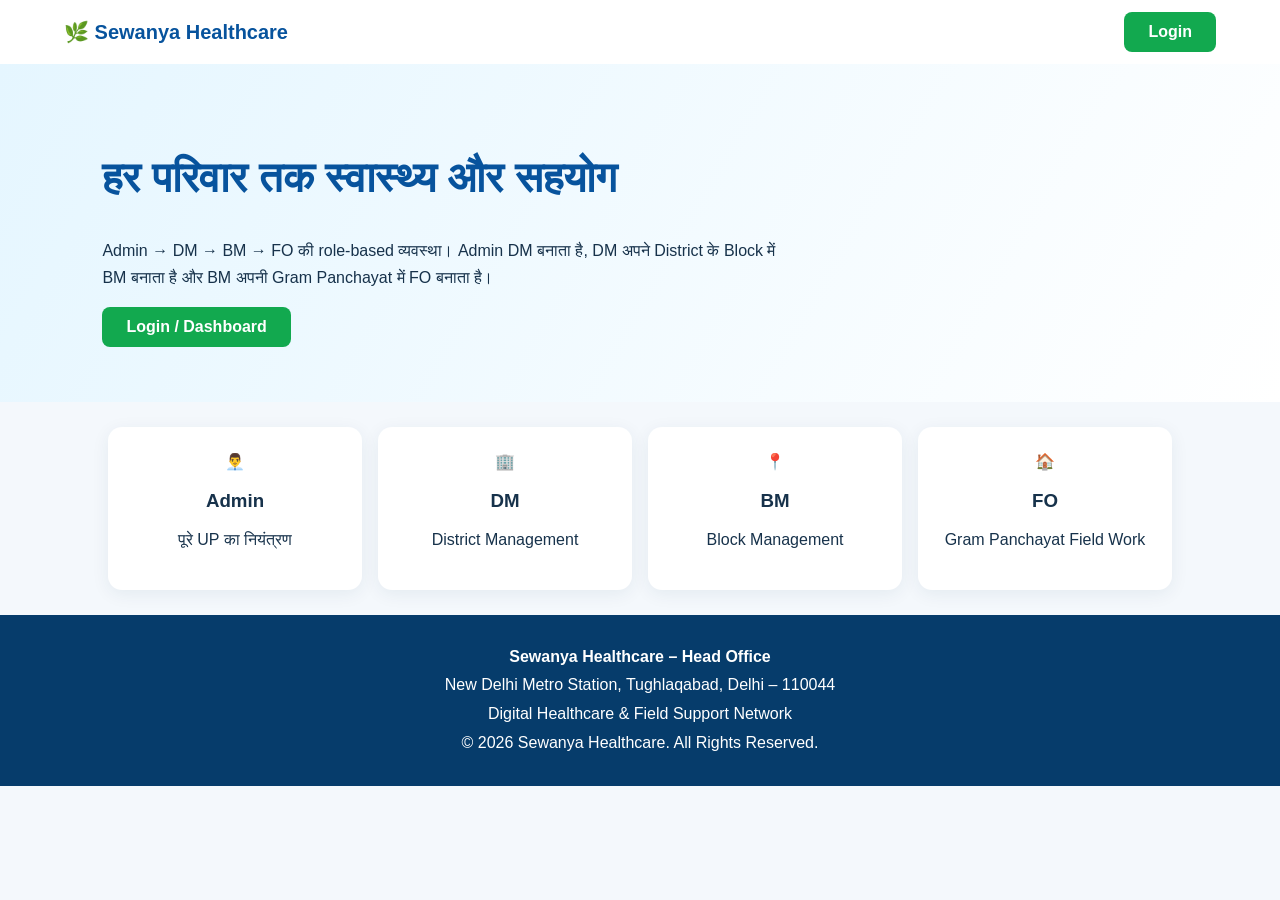
==== commit 3fd38b5d: "Add files via upload" ====
--- a/index.html
+++ b/index.html
@@ -2,739 +2,202 @@
 <html lang="hi">
 <head>
 <meta charset="UTF-8">
-<meta name="viewport" content="width=device-width, initial-scale=1.0">
-<title>Sewanya Healthcare Management Portal</title>
+<meta name="viewport" content="width=device-width,initial-scale=1.0">
+<title>Sewanya Healthcare - Role Management</title>
 <style>
-:root{--blue:#0759a6;--blue2:#0b78d0;--dark:#102f55;--green:#16a56a;--orange:#f28b25;--red:#df3d3d;--bg:#f3f7fb;--text:#23334d;--muted:#6b7890;--line:#dce6f1}
-*{box-sizing:border-box}body{margin:0;font-family:Arial,Helvetica,sans-serif;background:var(--bg);color:var(--text)}
-button,input,select{font:inherit}button{cursor:pointer}
-.top{background:#0b467f;color:white;padding:9px 5%;display:flex;justify-content:space-between;font-size:13px}
-.nav{height:72px;background:white;display:flex;align-items:center;justify-content:space-between;padding:0 5%;box-shadow:0 2px 12px #0001}
-.logo{font-size:25px;font-weight:800;color:var(--blue)}.logo span{color:#20ad76}
-.btn{border:0;border-radius:9px;padding:11px 16px;background:var(--blue2);color:#fff;font-weight:700}
-.btn.green{background:var(--green)}.btn.red{background:var(--red)}.btn.gray{background:#64748b}
-.menu{display:none;position:absolute;right:5%;top:90px;background:white;width:290px;z-index:50;box-shadow:0 15px 35px #0003;border-radius:10px;overflow:hidden}
-.menu.open{display:block}.menu button{width:100%;border:0;background:white;text-align:left;padding:14px 17px;border-bottom:1px solid #eee}.menu button:hover{background:#eef7ff}
-.hero{height:330px;position:relative;overflow:hidden}.slides{display:flex;height:100%;transition:.5s}.slide{min-width:100%;position:relative}.slide img{width:100%;height:100%;object-fit:cover}.caption{position:absolute;left:7%;bottom:32px;background:#001b3acc;color:#fff;padding:17px 22px;border-radius:12px;font-size:20px}
-.dots{position:absolute;bottom:12px;width:100%;text-align:center}.dot{display:inline-block;width:10px;height:10px;background:#ffffff77;border-radius:50%;margin:0 4px}.dot.active{background:#fff}
-.homeInfo{max-width:1100px;margin:35px auto;padding:25px}.notice{background:#fff7df;border:1px solid #ffe0a1;padding:14px;border-radius:10px;color:#614a16}
-.loginPage{display:none;min-height:100vh;align-items:center;justify-content:center;padding:20px;background:linear-gradient(135deg,#092e5a,#1682d3)}
-.loginBox{width:430px;max-width:100%;background:#fff;border-radius:18px;padding:30px;box-shadow:0 25px 60px #0005}.loginBox h1{margin:8px 0 20px}.field{margin-bottom:13px}.field label{display:block;font-size:13px;font-weight:700;margin-bottom:6px}.field input,.field select,.field textarea{width:100%;border:1px solid var(--line);border-radius:8px;padding:11px;background:white}
-.loginBtn{width:100%;border:0;border-radius:9px;padding:13px;background:var(--blue2);color:#fff;font-weight:700}.demoGrid{display:grid;grid-template-columns:1fr 1fr;gap:8px;margin-top:12px}.demoGrid button{border:1px solid var(--line);background:#f8fbff;padding:9px;border-radius:8px}
-.back{color:var(--blue2);text-align:center;margin-top:15px;cursor:pointer}.hint{font-size:12px;color:var(--muted);margin-top:12px}
-.app{display:none;min-height:100vh}.sidebar{position:fixed;left:0;top:0;bottom:0;width:240px;background:var(--dark);color:#fff;padding:20px 14px;z-index:20}.sideLogo{font-size:23px;font-weight:800;padding:8px 10px 25px}.sideLogo span{color:#29c68a}.navBtn{width:100%;background:transparent;color:#dce9f8;border:0;text-align:left;padding:12px 14px;border-radius:9px;margin:3px 0;font-weight:600}.navBtn:hover,.navBtn.active{background:#216fb9;color:#fff}.logoutSide{position:absolute;left:14px;right:14px;bottom:18px}
-.content{margin-left:240px;padding:22px;max-width:1500px}.topbar{background:#fff;border-radius:14px;padding:13px 18px;display:flex;justify-content:space-between;align-items:center;margin-bottom:18px}.userChip{font-weight:700}.heroDash{background:linear-gradient(135deg,#103b69,#0a77c9);color:#fff;border-radius:20px;padding:24px}.heroDash h1{margin:5px 0}.stats{display:grid;grid-template-columns:repeat(5,1fr);gap:12px;margin-top:20px}.stat{background:#ffffff19;border:1px solid #ffffff25;border-radius:13px;padding:14px}.stat b{display:block;font-size:26px;margin-top:7px}
-.page{display:none;background:#fff;border-radius:16px;padding:22px;margin-top:18px}.page.active{display:block}.grid{display:grid;grid-template-columns:repeat(3,1fr);gap:14px}.grid2{display:grid;grid-template-columns:1fr 1fr;gap:15px}.tableWrap{overflow:auto}.table{width:100%;border-collapse:collapse}.table th,.table td{padding:11px;border-bottom:1px solid #edf1f5;text-align:left;white-space:nowrap}.badge{display:inline-block;padding:5px 9px;border-radius:99px;font-size:12px;font-weight:700}.approved{background:#dcfce7;color:#166534}.pending{background:#fff4cc;color:#8a5a00}.rejected{background:#fee2e2;color:#991b1b}
-.actionRow{display:flex;gap:8px;flex-wrap:wrap}.quick{display:grid;grid-template-columns:repeat(4,1fr);gap:12px}.quick button{border:0;border-radius:12px;padding:18px;color:white;font-weight:700;background:#196fd0}.quick .g{background:var(--green)}.quick .o{background:var(--orange)}.quick .p{background:#7652df}
-.card{max-width:570px;margin:20px auto;padding:23px;border-radius:18px;background:linear-gradient(135deg,#075b9d,#14a7c4);color:#fff;box-shadow:0 15px 35px #0002}.cardTop{display:flex;justify-content:space-between}.cardId{font-size:12px;opacity:.9;margin-top:8px}.cardName{font-size:26px;font-weight:800;margin:20px 0 7px}.cardGrid{display:grid;grid-template-columns:1fr 1fr;gap:8px;font-size:13px}.wallets{display:grid;grid-template-columns:1fr 1fr;gap:15px}.wallet{border-radius:15px;padding:20px;color:white;background:linear-gradient(120deg,#2866e8,#12a9d7)}.wallet.orange{background:linear-gradient(120deg,#ed6330,#f5a329)}.wallet b{display:block;font-size:28px;margin:10px 0}.toast{display:none;position:fixed;right:18px;bottom:18px;background:#162a45;color:white;padding:13px 18px;border-radius:9px;z-index:100}
-.roleCards{display:grid;grid-template-columns:repeat(4,1fr);gap:16px;margin-top:18px}.roleCard{background:#fff;border:1px solid var(--line);border-radius:16px;padding:20px;box-shadow:0 8px 24px #0000000b}.roleCard h3{margin:0 0 8px;font-size:18px}.roleCard b{font-size:30px;color:var(--blue)}.workTable{margin-top:15px}.walletHero{background:linear-gradient(135deg,#0f6fd0,#12a97d);color:#fff;border-radius:18px;padding:24px}.walletHero .amount{font-size:38px;font-weight:900;margin:8px 0}.lockedCard{position:relative;overflow:hidden;border-radius:22px;background:linear-gradient(135deg,#063d78,#0a91a8);color:#fff;padding:25px;box-shadow:0 18px 45px #0003}.lockedCard:after{content:"🔒 SECURE";position:absolute;right:-25px;top:18px;transform:rotate(28deg);background:#ffffff22;padding:8px 35px;font-weight:800}.hcMeta{display:grid;grid-template-columns:repeat(3,1fr);gap:10px;margin-top:14px}.roleOnly{display:none}.sectionLead{background:linear-gradient(135deg,#eff7ff,#f5fffb);border:1px solid #dcebf7;border-radius:14px;padding:16px;margin-bottom:15px}.hidden{display:none!important}.healthFooter{margin-left:240px;padding:22px;text-align:center;color:#6b7890;font-size:12px}.empty{color:var(--muted);padding:15px 0}
-@media(max-width:900px){.sidebar{width:75px}.sideLogo{font-size:0}.sideLogo:first-letter{font-size:25px}.navBtn{font-size:0;text-align:center}.navBtn::first-letter{font-size:20px}.content{margin-left:75px}.stats{grid-template-columns:repeat(2,1fr)}.grid,.grid2{grid-template-columns:1fr 1fr}.quick{grid-template-columns:1fr 1fr}}
-@media(max-width:600px){.top{padding:8px 12px}.nav{padding:0 12px}.hero{height:230px}.caption{font-size:15px;left:4%;bottom:20px}.content{padding:10px}.grid,.grid2,.stats,.quick{grid-template-columns:1fr}.sidebar{width:62px}.content{margin-left:62px}.healthFooter{margin-left:62px}.topbar{gap:8px}.menu{right:12px;width:calc(100% - 24px)}}
+*{box-sizing:border-box}body{margin:0;font-family:Arial,sans-serif;background:#f4f8fc;color:#17324b}
+:root{--blue:#0878df;--dark:#062b4e;--green:#16a85a;--orange:#f59e0b;--purple:#7255e8}
+button,input,select{font:inherit}.hide{display:none!important}.top{height:64px;background:#fff;display:flex;align-items:center;justify-content:space-between;padding:0 5%;box-shadow:0 2px 10px #0001}.logo{font-weight:800;color:#07539d;font-size:20px}.login{background:#12a94f;color:#fff;border:0;padding:11px 24px;border-radius:8px;font-weight:700;cursor:pointer}
+.hero{padding:55px 8%;background:linear-gradient(120deg,#e5f6ff,#fff);text-align:left}.hero h1{font-size:42px;color:#07539d}.hero p{max-width:700px;line-height:1.7}.cards{max-width:1100px;margin:25px auto;padding:0 18px;display:grid;grid-template-columns:repeat(4,1fr);gap:16px}.card{background:#fff;padding:25px;border-radius:14px;text-align:center;box-shadow:0 4px 18px #12365c12}
+.loginpage{min-height:100vh;display:grid;place-items:center;background:#eaf6ff;padding:20px}.box{width:min(440px,100%);background:#fff;padding:30px;border-radius:16px;box-shadow:0 10px 35px #0002}.box h2{color:#07539d}.field{margin:13px 0}.field label{font-size:13px;font-weight:700;display:block;margin-bottom:6px}.field input,.field select{width:100%;padding:11px;border:1px solid #d6e1ea;border-radius:8px}.primary{background:var(--blue);color:#fff;border:0;padding:12px 18px;border-radius:8px;cursor:pointer;font-weight:700}.green{background:var(--green)}.back{background:none;border:0;color:var(--blue);cursor:pointer}
+.layout{display:flex;min-height:100vh}.side{width:240px;background:linear-gradient(#062b4e,#073e6d);color:#fff;position:fixed;top:0;bottom:0;padding:16px 12px}.side h3{padding:8px}.userbox{background:#ffffff15;border-radius:10px;padding:12px;margin-bottom:12px}.menu button{width:100%;border:0;background:none;color:#dcecff;text-align:left;padding:11px;border-radius:7px;cursor:pointer}.menu button.active,.menu button:hover{background:#1687ed;color:#fff}.main{margin-left:240px;width:calc(100% - 240px);padding:24px}.head{display:flex;justify-content:space-between;align-items:center}.stats{display:grid;grid-template-columns:repeat(4,1fr);gap:14px;margin:20px 0}.stat{color:#fff;border-radius:10px;padding:17px}.stat b{font-size:25px;display:block;margin-top:8px}.b{background:#1687ed}.g{background:#16a85a}.o{background:#f39a0d}.p{background:#7255e8}.panel{background:#fff;border-radius:12px;padding:18px;margin-bottom:18px;box-shadow:0 3px 14px #12365c10}.formgrid{display:grid;grid-template-columns:repeat(3,1fr);gap:12px}.tablewrap{overflow:auto}table{width:100%;border-collapse:collapse;font-size:12px}th,td{padding:10px;border-bottom:1px solid #edf1f5;text-align:left;white-space:nowrap}th{background:#f5f8fb}.pill{background:#def6e7;color:#128347;border-radius:20px;padding:4px 8px}.danger{background:#ef5350;color:white;border:0;padding:6px 10px;border-radius:5px}.small{font-size:12px;color:#60758a}.notice{padding:12px;border-radius:8px;background:#fff8df;border:1px solid #f4d97b;margin-bottom:15px}.site-footer{background:#063c6b;color:#fff;text-align:center;padding:28px 18px;line-height:1.8}.site-footer b{font-size:16px}.toast{position:fixed;right:20px;bottom:20px;background:#063c6b;color:#fff;padding:13px 18px;border-radius:8px;display:none}
+@media(max-width:800px){.cards,.stats{grid-template-columns:1fr 1fr}.formgrid{grid-template-columns:1fr 1fr}.side{width:205px}.main{margin-left:205px;width:calc(100% - 205px)}}@media(max-width:560px){.cards,.stats,.formgrid{grid-template-columns:1fr}.side{position:relative;width:100%}.layout{display:block}.main{margin:0;width:100%;padding:14px}}
 </style>
 </head>
 <body>
 
 <div id="home">
-  <div class="top"><span>✉ support@sewanyahealthcare.com</span><span>Better Health • Better Future</span></div>
-  <div class="nav">
-    <div class="logo">Sewanya<span>Healthcare</span></div>
-    <div><button class="btn" onclick="openLogin('CUSTOMER')">LOGIN</button> <button class="btn" onclick="toggleMenu()">☰</button></div>
-  </div>
-  <div id="menu" class="menu">
-    <button onclick="goHome()">🏠 HOME</button>
-    <button onclick="openLogin('CUSTOMER')">👤 CUSTOMER LOGIN</button>
-    <button onclick="openLogin('FO')">🧑‍⚕️ FO LOGIN</button>
-    <button onclick="openLogin('BM')">📋 BM LOGIN</button>
-    <button onclick="openLogin('DM')">🏢 DM LOGIN</button>
-    <button onclick="openLogin('ADMIN')">🛡 ADMIN LOGIN</button>
-  </div>
-  <div class="hero">
-    <div class="slides" id="slides">
-      <div class="slide"><img src="https://images.unsplash.com/photo-1576091160399-112ba8d25d1d?auto=format&fit=crop&w=1600&q=85"><div class="caption"><b>Professional Doctors</b><br>Sewanya Healthcare</div></div>
-      <div class="slide"><img src="https://images.unsplash.com/photo-1586773860418-d37222d8fce3?auto=format&fit=crop&w=1600&q=85"><div class="caption"><b>Modern Hospital Care</b><br>Healthcare Services</div></div>
-      <div class="slide"><img src="https://images.unsplash.com/photo-1519494026892-80bbd2d6fd0d?auto=format&fit=crop&w=1600&q=85"><div class="caption"><b>Hospital & Patient Care</b><br>Trusted Healthcare Network</div></div>
-    </div>
-    <div class="dots"><span class="dot active"></span><span class="dot"></span><span class="dot"></span></div>
-  </div>
-  <div class="homeInfo">
-    <h1>Sewanya Healthcare</h1>
-    <p>Digital Health Card • Family Health Services • Secure Healthcare Support</p>
-    <div class="notice"><b>Health Services:</b> Secure Health Card, verified patient details, location-based service records और digital wallet support.</div>
-  </div>
+<header class="top"><div class="logo">🌿 Sewanya Healthcare</div><button class="login" onclick="show('login')">Login</button></header>
+<section class="hero"><h1>हर परिवार तक स्वास्थ्य और सहयोग</h1><p>Admin → DM → BM → FO की role-based व्यवस्था। Admin DM बनाता है, DM अपने District के Block में BM बनाता है और BM अपनी Gram Panchayat में FO बनाता है।</p><button class="login" onclick="show('login')">Login / Dashboard</button></section>
+<div class="cards"><div class="card">👨‍💼<h3>Admin</h3><p>पूरे UP का नियंत्रण</p></div><div class="card">🏢<h3>DM</h3><p>District Management</p></div><div class="card">📍<h3>BM</h3><p>Block Management</p></div><div class="card">🏠<h3>FO</h3><p>Gram Panchayat Field Work</p></div></div>
 </div>
-
-<div id="loginPage" class="loginPage">
-  <div class="loginBox">
-    <div id="loginRole" style="font-weight:800;color:#1670b8">LOGIN</div>
-    <h1 id="loginTitle">Login</h1>
-    <div class="field"><label>Username / ID</label><input id="loginId" autocomplete="username"></div>
-    <div class="field"><label>Password</label><div style="display:flex;gap:8px"><input id="loginPassword" type="password" autocomplete="current-password" style="flex:1"><button type="button" class="btn gray" onclick="toggleLoginPassword()" id="showPassBtn">👁 Show</button></div></div>
-    <label style="display:flex;align-items:center;gap:8px;font-size:13px;margin:8px 0 14px"><input id="rememberLogin" type="checkbox" checked> Remember ID</label>
-    <button class="loginBtn" onclick="login()">LOGIN</button>
-    <div style="display:flex;justify-content:center;gap:22px;margin:16px 0 4px;flex-wrap:wrap">
-      <button type="button" onclick="openRecovery('ID')" style="border:0;background:none;color:#0759a6;font-weight:700;text-decoration:underline;padding:4px">Forgot ID?</button>
-      <button type="button" onclick="openRecovery('PASSWORD')" style="border:0;background:none;color:#0759a6;font-weight:700;text-decoration:underline;padding:4px">Forgot Password?</button>
-    </div>
-    <div id="recoveryBox" class="hidden" style="margin-top:12px;padding:16px;border:1px solid var(--line);border-radius:12px;background:#f8fbff">
-      <h3 id="recoveryTitle" style="margin:0 0 12px">Account Recovery</h3>
-      <div id="recoveryFields"></div>
-      <button class="btn" type="button" onclick="recoverAccount()">CONTINUE</button>
-      <button class="btn gray" type="button" onclick="closeRecovery()" style="margin-left:6px">CANCEL</button>
-      <div id="recoveryResult" style="margin-top:12px"></div>
-      <div class="hint">Production version में OTP / registered mobile / email verification लगाना चाहिए.</div>
-    </div>
-    <div class="back" onclick="goHome()">← Website par wapas</div>
-  </div>
+<footer class="site-footer">
+  <b>Sewanya Healthcare – Head Office</b><br>
+  New Delhi Metro Station, Tughlaqabad, Delhi – 110044<br>
+  <span>Digital Healthcare &amp; Field Support Network</span><br>
+  <span>© 2026 Sewanya Healthcare. All Rights Reserved.</span>
+</footer>
+
+<div id="login" class="loginpage hide"><div class="box">
+<button class="back" onclick="show('home')">← Home</button><h2>Login to Your Account</h2>
+<div class="field"><label>ID</label><input id="uid" placeholder="Enter ID"></div>
+<div class="field"><label>Password</label>
+  <input id="pwd" type="password" placeholder="Enter password">
+  <label style="display:flex;align-items:center;gap:7px;margin-top:8px;font-weight:400">
+    <input type="checkbox" id="showPwd" onchange="togglePassword()"> Password दिखाएँ
+  </label>
 </div>
-
-<div id="app" class="app">
-  <aside class="sidebar">
-    <div class="sideLogo">Sewanya<span>Care</span></div>
-    <div id="sideNav"></div>
-    <button class="navBtn logoutSide" onclick="logout()">↪ Logout</button>
-  </aside>
-
-  <main class="content">
-    <div class="topbar">
-      <div><b id="welcomeName">Welcome</b><div style="font-size:12px;color:#718096" id="welcomeRole"></div></div>
-      <div class="userChip"><span id="sessionStatus">● Active</span> <button class="btn red" onclick="logout()">Logout</button></div>
-    </div>
-
-    <section class="heroDash">
-      <small>🛡 Smart Business Dashboard</small>
-      <h1 id="dashTitle">Dashboard</h1>
-      <p id="dashSub">Role based management</p>
-      <div class="stats">
-        <div class="stat">DMs<b id="countDM">0</b></div>
-        <div class="stat">BMs<b id="countBM">0</b></div>
-        <div class="stat">FOs<b id="countFO">0</b></div>
-        <div class="stat">Customers<b id="countCustomer">0</b></div>
-        <div class="stat">Health Cards<b id="countCards">0</b></div>
-      </div>
-    </section>
-
-    <section id="page-dashboard" class="page active">
-      <h2>⚡ <span id="dashWelcome">Role Dashboard</span></h2>
-      <div class="sectionLead" id="roleLead">आपके role के हिसाब से काम और quick actions यहाँ दिखेंगे.</div>
-      <div class="roleCards">
-        <div class="roleCard"><h3>👥 Team</h3><b id="myTeamCount">0</b><div>Active / assigned team</div></div>
-        <div class="roleCard"><h3>🪪 Health Cards</h3><b id="myCardCount">0</b><div>Cards created</div></div>
-        <div class="roleCard"><h3>📍 Districts</h3><b>75</b><div>Uttar Pradesh</div></div>
-        <div class="roleCard"><h3>💰 Wallet</h3><b id="myWallet">₹0</b><div>Current balance</div></div>
-      </div>
-      <div class="quick" style="margin-top:18px" id="roleQuick"></div>
-    </section>
-
-    <section id="page-users" class="page">
-      <h2>👥 User Management</h2>
-      <div id="createPanel"></div>
-      <hr>
-      <h3>Pending Approval</h3>
-      <div id="pendingList" class="empty"></div>
-      <h3>All Users</h3>
-      <div class="tableWrap">
-        <table class="table">
-          <thead><tr><th>Role</th><th>Name</th><th>ID</th><th>District</th><th>Block</th><th>Status</th><th>Action</th></tr></thead>
-          <tbody id="userTable"></tbody>
-        </table>
-      </div>
-    </section>
-
-    <section id="page-locations" class="page">
-      <h2>📍 Uttar Pradesh District & Block</h2>
-      <div class="sectionLead"><b>UP Location Directory</b><div style="font-size:12px;margin-top:5px">District select करें और उसके सभी available blocks देखें. Gram Panchayat selection Health Card में रहेगा.</div></div>
-      <div class="grid2">
-        <div class="field"><label>District (75)</label><select id="districtSelect" onchange="loadBlocks()"></select></div>
-        <div class="field"><label>Search Block (all blocks)</label><input id="blockSearch" oninput="loadBlocks()" list="blockSearchList" autocomplete="off" placeholder="Type block name"></div>
-      </div>
-      <datalist id="blockSearchList"></datalist>
-      <div id="blockHeading" style="font-weight:800;margin-top:18px"></div>
-      <div id="blockList" style="margin-top:10px"></div>
-    </section>
-
-    <section id="page-health" class="page">
-      <h2>🪪 Secure Health Card</h2>
-      <div id="healthAccess"></div>
-      <div id="healthForm" class="hidden">
-        <div class="lockedCard" style="margin:15px 0">
-          <div style="font-size:13px;opacity:.85">SEWANYA HEALTHCARE • DIGITAL HEALTH ID</div>
-          <div style="font-size:28px;font-weight:900;margin-top:8px">🔐 New Health Card</div>
-          <div style="font-size:12px;margin-top:6px;opacity:.9">Secure card generation • Verified location • Wallet linked</div>
-        </div>
-        <div class="grid">
-          <div class="field"><label>Customer Name</label><input id="hcName" placeholder="Full name"></div>
-          <div class="field"><label>Mobile</label><input id="hcMobile" placeholder="10 digit mobile"></div>
-          <div class="field"><label>Age</label><input id="hcAge" type="number" min="1"></div>
-          <div class="field"><label>Gender</label><select id="hcGender"><option>Male</option><option>Female</option><option>Other</option></select></div>
-          <div class="field"><label>Village</label><input id="hcVillage" placeholder="Village name"></div>
-          <div class="field"><label>District (75 UP)</label><select id="hcDistrict" onchange="updateHealthBlocks()"></select></div>
-          <div class="field"><label>Block</label><select id="hcBlock" onchange="updateHealthPanchayat()"></select></div>
-          <div class="field"><label>Gram Panchayat</label><select id="hcPanchayat"><option value="">Select Gram Panchayat</option></select></div>
-          <div class="field"><label>Wallet Option</label><select id="hcWallet"><option value="LINKED">Link to FO Wallet</option><option value="NO">Do not link</option></select></div>
-        </div>
-        <button class="btn green" onclick="generateCard()">🔒 GENERATE SECURE HEALTH CARD</button>
-        <div id="cardResult"></div>
-      </div>
-    </section>
-
-    <section id="page-bmwork" class="page"><h2>🏢 BM Management</h2><div id="dmCreatePanel"></div><div id="bmWorkContent"></div></section>
-    <section id="page-fowork" class="page"><h2>🧑‍⚕️ FO Work</h2><div id="bmCreatePanel"></div><div id="foWorkContent"></div></section>
-    <section id="page-bmcommission" class="page">
-      <h2>💼 BM Card Commission</h2>
-      <div class="sectionLead"><b>Card / Commission Rules</b><div style="font-size:12px;margin-top:5px">यहाँ card package और BM share का हिसाब साफ दिखाई देगा.</div></div>
-      <div class="wallets">
-        <div class="wallet"><span>Job Card</span><b>₹50</b><div>Per card commission</div></div>
-        <div class="wallet orange"><span>Family Card</span><b>₹50</b><div>1 family card</div></div>
-      </div>
-      <div class="roleCards" style="margin-top:15px">
-        <div class="roleCard"><h3>📦 Package</h3><b>₹100</b><div>4 cards package</div></div>
-        <div class="roleCard"><h3>🤝 BM Share</h3><b>25%</b><div>BM share on commission</div></div>
-        <div class="roleCard"><h3>💰 ₹50 Card</h3><b>₹12.50</b><div>25% BM share</div></div>
-        <div class="roleCard"><h3>📊 Balance</h3><b id="bmCommissionBalance">₹0</b><div>Current BM commission</div></div>
-      </div>
-      <div class="sectionLead" style="margin-top:18px"><b>Commission Calculator</b><div class="grid2" style="margin-top:12px"><div class="field"><label>Number of ₹50 cards</label><input id="bmCardQty" type="number" min="0" value="1"></div><div class="field"><label>BM share (25%)</label><input id="bmShareResult" readonly value="₹12.50"></div></div><button class="btn" onclick="calcBMCommission()">CALCULATE</button></div>
-    </section>
-
-    <section id="page-wallet" class="page"><h2>💰 Wallet & Account</h2><div class="walletHero"><div>Available Wallet Balance</div><div class="amount" id="walletBalance">₹0</div><div>Health Card / Field activity wallet</div></div><div class="wallets" style="margin-top:15px"><div class="wallet"><span>Total Earned</span><b id="walletEarned">₹0</b>Wallet total</div><div class="wallet orange"><span>Pending</span><b id="walletPending">₹0</b>Awaiting settlement</div></div><div id="accountPanel" style="margin-top:18px"></div><div id="walletTxn" style="margin-top:18px"></div><br><button class="btn" onclick="requestPayout()">REQUEST PAYOUT</button></section>
-
-    <section id="page-adminaccount" class="page">
-      <h2>🏦 Admin Account & Commission</h2>
-      <div class="sectionLead"><b>Admin UPI Account</b><div style="font-size:12px;margin-top:5px">FO द्वारा बनाए गए Health Card की commission यहाँ Admin wallet में जमा होगी.</div></div>
-      <div class="grid2" style="margin-top:15px">
-        <div class="field"><label>Account Holder</label><input id="adminAccHolder" placeholder="Account holder name"></div>
-        <div class="field"><label>UPI ID</label><input id="adminAccUpi" placeholder="yourname@upi"></div>
-      </div>
-      <button class="btn" onclick="saveAdminAccountDetails()">SAVE UPI DETAILS</button>
-      <div class="walletHero" style="margin-top:18px"><div>Admin Commission Wallet</div><div class="amount" id="adminCommissionBalance">₹0</div><div>FO Health Card commission</div></div>
-      <div id="adminAccountList" style="margin-top:18px"></div>
-    </section>
-
-    <section id="page-reports" class="page">
-      <h2>📊 Reports</h2>
-      <div class="wallets">
-        <div class="wallet"><span>Total Users</span><b id="reportUsers">0</b>Current browser data</div>
-        <div class="wallet orange"><span>Pending DMs</span><b id="reportPending">0</b>Admin approval required</div>
-      </div>
-    </section>
-
-    <section id="page-settings" class="page">
-      <h2>⚙ Settings</h2>
-      <div class="notice">Current version localStorage पर data save करती है. Production में secure backend/database लगाना जरूरी है.</div>
-      <br><button class="btn red" onclick="clearDemoData()">Clear Demo Data</button>
-    </section>
-  </main>
+<button class="primary" style="width:100%" onclick="doLogin()">Login</button>
+<div style="display:flex;justify-content:space-between;margin-top:14px;font-size:13px">
+  <button class="back" onclick="forgotId()">Forgot ID?</button>
+  <button class="back" onclick="forgotPassword()">Forgot Password?</button>
 </div>
-
-<div class="healthFooter">🩺 Sewanya Healthcare • Digital Health Card • Family Health Support • Secure Patient Services</div><div id="toast" class="toast"></div>
+<p class="small">Admin Login: <b>Spn1234</b> / <b>Spn242001</b></p>
+</div></div>
+
+<div id="app" class="layout hide">
+<aside class="side"><h3>🌿 Sewanya Healthcare</h3><div class="userbox"><b>Account</b><br><span id="loggedId"></span></div><div class="menu" id="menu"></div></aside>
+<main class="main">
+<div class="head"><div><h1 id="title">Dashboard</h1><span class="small" id="scope"></span></div><button class="danger" onclick="logout()">Logout</button></div>
+<div class="stats" id="stats"></div>
+<div id="content"></div>
+</main></div>
+<div id="toast" class="toast"></div>
 
 <script>
-const DISTRICTS = ["Agra", "Aligarh", "Ambedkar Nagar", "Amethi", "Amroha", "Auraiya", "Ayodhya", "Azamgarh", "Baghpat", "Bahraich", "Ballia", "Balrampur", "Banda", "Barabanki", "Bareilly", "Basti", "Bhadohi", "Bijnor", "Budaun", "Bulandshahr", "Chandauli", "Chitrakoot", "Deoria", "Etah", "Etawah", "Farrukhabad", "Fatehpur", "Firozabad", "Gautam Buddha Nagar", "Ghaziabad", "Ghazipur", "Gonda", "Gorakhpur", "Hamirpur", "Hapur", "Hardoi", "Hathras", "Jalaun", "Jaunpur", "Jhansi", "Kannauj", "Kanpur Dehat", "Kanpur Nagar", "Kasganj", "Kaushambi", "Kheri", "Kushinagar", "Lalitpur", "Lucknow", "Maharajganj", "Mahoba", "Mainpuri", "Mathura", "Mau", "Meerut", "Mirzapur", "Moradabad", "Muzaffarnagar", "Pilibhit", "Pratapgarh", "Prayagraj", "Raebareli", "Rampur", "Saharanpur", "Sambhal", "Sant Kabir Nagar", "Shahjahanpur", "Shamli", "Shravasti", "Siddharthnagar", "Sitapur", "Sonbhadra", "Sultanpur", "Unnao", "Varanasi"];
-const BLOCKS = {"Agra": ["Achhnera", "Akola", "Barauli Ahir", "Bichpuri", "Etmadpur", "Fatehabad", "Fatehpur Sikri", "Kheragarh", "Khandauli", "Pinahat", "Saiyan", "Shamsabad"], "Aligarh": ["Akrabad", "Atrauli", "Chandaus", "Dhanipur", "Gabhana", "Gangiri", "Iglas", "Jawan Sikandarpur", "Khair", "Lodha", "Tappal"], "Lucknow": ["Bakshi Ka Talab", "Chinhat", "Gosainganj", "Kakori", "Malihabad", "Mohanlalganj", "Maal", "Sarojini Nagar"], "Kanpur Nagar": ["Bilhaur", "Bhitargaon", "Chaubepur", "Kalyanpur", "Patara", "Sarsaul", "Shivrajpur", "Vidhunu"], "Varanasi": ["Arajiline", "Chiraigaon", "Harhua", "Kashi Vidyapeeth", "Pindra", "Sewapuri"], "Prayagraj": ["Bahadurpur", "Bahria", "Chaka", "Dhanupur", "Holagarh", "Jasra", "Karchhana", "Kaudihar", "Koraon", "Meja", "Phulpur", "Pratappur", "Shankargarh", "Soraon"], "Shahjahanpur": ["Banda", "Bhwalkhera", "Dadrol", "Jaitipur", "Jalalabad", "Kalan", "Kanth", "Khuda Ganj Katra", "Khutar", "Madnapur", "Mirzapur", "Nigohi", "Powayan", "Sindhauli", "Tilhar"], "Hamirpur": ["Gohand", "Maudaha", "Muskra", "Rath", "Sarila", "Sumerpur"], "Banda": ["Baberu", "Bisanda", "Jaspura", "Kamasin", "Mahua", "Naraini", "Tindwari"], "Hardoi": ["Ahirori","Bawan","Behadar","Bharawan","Bharkhani","Bilgram","Hariyawan","Harpalpur","Kachhauna","Kothawan","Madhoganj","Mallawan","Pihani","Sandi","Sandila","Shahabad","Sursa","Tadiyawan","Tondarpur"], "Chitrakoot": ["Karwi", "Manikpur", "Pahari", "Ramnagar"], "Jhansi": ["Babina", "Bangra", "Chirgaon", "Mauranipur"], "Lalitpur": ["Bar", "Birdha", "Jakhora", "Mahroni", "Talbehat"], "Jalaun": ["Dakore", "Konch"], "Mirzapur": ["Jamalpur", "Kon", "Narainpur", "Pahari", "Patehra", "Rajgarh"], "Mahoba": ["Charkhari", "Kabrai", "Panwari"], "Amethi": ["Amethi", "Bhadar", "Bhetua", "Jagdishpur", "Jamo", "Shukul Bazar"], "Budaun": ["Ambiapur", "Asafpur", "Jagat", "Salarpur", "Usawan", "Wazirganj"], "Kannauj": ["Jalalabad", "Umarda"], "Meerut": ["Daurala", "Kharkhoda"], "Etawah": ["Chakkarnagar", "Takha"], "Deoria": ["Pathardewa"], "Gorakhpur": ["Bansgaon", "Chargawan", "Khorabar"], "Bahraich": ["Shivpur", "Tejwapur"], "Chandauli": ["Chahaniya"], "Hathras": ["Sehpau"], "Azamgarh": ["Sathiyaon"], "Sonbhadra": ["Ghorawal", "Karma", "Kone", "Myorepur", "Nagawa"], "Baghpat": ["Chhaprauli", "Pilana"], "Bulandshahr": ["Agauta"], "Barabanki": ["Masauli"], "Muzaffarnagar": ["Budhana", "Shahpur"], "Shamli": ["Un"]};
-const ALL_UP_BLOCKS_URL = "https://gist.githubusercontent.com/Keshava11/aace79cf260e7955ac1768d3ad6e24bd/raw/cbeee1b1d0f4db36c7be144edbe60c9333b27de4/districts_block_map.json";
-const REQUESTED_BLOCKS = {
-  "Shahjahanpur":["Banda","Bhawal Khera","Dadrol","Jaitipur","Jalalabad","Kalan","Kanth","Khudaganj Katra","Khutar","Madnapur","Mirzapur","Nigohi","Powayan","Sindhauli","Tilhar"],
-  "Sitapur":["Behta","Biswan","Gondlamau","Hargaon","Kasmanda","Khairabad","Laharpur","Mahmoodabad","Maholi","Misrikh","Pahala","Parsendi","Pisawan","Reusa","Sakran","Sidhauli","Suraincha","Tambaor","Rampur Mathura"],
-  "Bareilly":["Aalampur Jafarabad","Baheri","Bhadpura","Bhojipura","Bithiri Chainpur","Bhuta","Faridpur","Fatehganj West","Kyara","Majhgawan","Mirganj","Nawabganj","Ramnagar","Richha","Shergarh"],
-  "Kheri":["Lakhimpur","Behjam","Mitauli","Pasgawan","Gola","Bankeyganj","Bijuwa","Paliya","Isanagar","Dhaurahara","Nakaha","Phoolbehar","Ramiya Behar","Nighasan","Mohammadi"],
-  "Budaun":["Ambiapur","Asafpur","Bisauli","Dehgwan","Dataganj","Islamnagar","Jagat","Mion","Qadarchowk","Sahaswan","Salarpur","Samrer","Ujhani","Usawan","Wazirganj"],
-  "Hardoi":["Ahirori","Bawan","Behendar","Bharawan","Bilgram","Hariyawan","Kachhauna","Kothawan","Madhoganj","Mallawan","Pihani","Sandi","Sandila","Shahabad","Sursa","Tadiyawan","Todarpur","Kothawan","Shahabad"],
-  "Lucknow":["Bakshi Ka Talab","Chinhat","Gosainganj","Kakori","Malihabad","Mohanlalganj","Maal","Sarojini Nagar"],
-  "Moradabad":["Bhagatpur Tanda","Bilari","Chhajlet","Dilari","Dingarpur","Mundapandey","Moradabad","Thakurdwara"],
-  "Pilibhit":["Amaria","Barkhera","Bilsanda","Bisalpur","Lalaurikhera","Marori","Puranpur"],
-  "Amroha":["Amroha","Dhanaura","Gajraula","Gangeshwari","Hasanpur","Joya"]
-};
-const GP_CACHE_KEY="sewanya_gp_cache_v1";
-let gpDirectory=[];
-
-BLOCKS["Bareilly"]=["Alampur Zafarabad","Bahedi","Bhadpura","Bhojipura","Bhuta","Bithri Chainpur","Fareedpur","Fatehganj West","Kyara","Majhgawa","Meerganj","Nawabganj","Ramnagar","Richha","Shergarh"];
-BLOCKS["Sitapur"]=["Ailiya","Behta","Biswan","Gondlamau","Hargaon","Kasmanda","Khairabad","Laharpur","Machhrehta","Mahmudabad","Maholi","Misrikh","Pahala","Parsendi","Pisawan","Rampur Mathura","Reusa","Sakran","Sidhauli"];
-BLOCKS["Kheri"]=["Lakhimpur","Behjam","Mitauli","Pasgawan","Gola","Bankeyganj","Bijuwa","Paliya","Issanagar","Dhaurahara","Nakaha","Phoolbehar","Ramiyabehar","Nighasan","Mohammdi"];
-BLOCKS["Hardoi"]=["Ahirori","Bawan","Behadar","Bharawan","Bharkhani","Bilgram","Hariyawan","Harpalpur","Kachhauna","Kothawan","Madhoganj","Mallawan","Pihani","Sandi","Sandila","Shahabad","Sursa","Tadiyawan","Tondarpur"];
-BLOCKS["Pilibhit"]=["Amaria","Marauri","Lalaurikhera","Barkhera","Bilsanda","Bisalpur","Puranpur"];
-BLOCKS["Moradabad"]=["Moradabad","Mundapandey","Bhagatpur Tanda","Bilari","Kundarki","Chajlet","Thakurdwara","Dilari"];
-BLOCKS["Amroha"]=["Amroha","Joya","Hasanpur","Dhanaura","Gajraula","Gangeshwari"];
-const GP_DATA = {
-  "Shahjahanpur|Shahjahanpur": ["Amanpur","Alauddinpur","Arjunpur","Bahadurpur","Banda","Bhagwantpur","Chandpur","Dhaurehra","Jalalabad","Kalan","Khutar","Nigohi","Powayan","Sindhauli","Tilhar"],
-  "Sitapur|Sitapur": ["Ailiya","Akbarpur","Biswan","Gondlamau","Hargaon","Katesar","Khairabad","Laharpur","Mahmudabad","Misrikh","Pahala","Parsada","Rampur Mathura","Sidhauli","Sakran"],
-  "Bareilly|Aonla": ["Aonla Dehat","Bhamora","Bhojipura","Bithiri Chainpur","Faridpur","Kyara","Majhgawan","Mirganj","Nawabganj","Ramnagar","Richha","Shergarh"],
-  "Bareilly|Bhojipura": ["Ahar","Bhojipura","Dohna","Kareli","Khanjanpur","Lakhanpur"],
-  "Kheri|Lakhimpur": ["Avasthi","Behjam","Chandan Chauki","Dhaurehra","Isanagar","Kumbhi","Lakhimpur","Mohammadi","Nighasan","Palia"],
-  "Budaun|Budaun": ["Allapur","Asafpur","Bilsi","Bisauli","Dahgawan","Dataganj","Jagat","Mion","Qadir Chowk","Rajpura","Sahaswan","Salempur","Ujhani","Usawan","Wazirganj"],
-  "Hardoi|Hardoi": ["Ahirori","Bawan","Behendar","Bharawan","Bilgram","Hariyawan","Kachhauna","Kothawan","Mallawan","Pihani","Sandi","Sandila","Shahabad","Sursa","Tadiyawan"],
-  "Lucknow|Bakshi Ka Talab": ["BKT","Chandrika Devi","Itaunja","Kumhrawan","Narauna"],
-  "Lucknow|Mohanlalganj": ["Amethi","Deva Road","Gosainganj","Mohanlalganj","Nigohan","Satrikh"],
-  "Moradabad|Moradabad": ["Bhagatpur Tanda","Chhajarsi","Dilari","Munda Pandey","Moradabad","Thakurdwara"],
-  "Pilibhit|Pilibhit": ["Amaria","Bilsanda","Bisalpur","Laluri Khera","Marori","Puranpur"],
-  "Amroha|Amroha": ["Amroha","Dhanaura","Gajraula","Gangeshwari","Hasanpur","Joya"]
-};
-const USERS_KEY = "sewanya_users_working_v1";
-const CARDS_KEY = "sewanya_cards_working_v1";
-
-let users = JSON.parse(localStorage.getItem(USERS_KEY) || "[]");
-let cards = JSON.parse(localStorage.getItem(CARDS_KEY) || "[]");
-let session = null;
-let loginRole = "";
-
-function saveUsers(){ localStorage.setItem(USERS_KEY, JSON.stringify(users)); renderAll(); }
-function saveCards(){ localStorage.setItem(CARDS_KEY, JSON.stringify(cards)); renderAll(); }
-function esc(v){ return String(v ?? "").replace(/[&<>"']/g, m => ({"&":"&amp;","<":"&lt;",">":"&gt;",'"':"&quot;","'":"&#39;"}[m])); }
-function toast(msg){ const t=document.getElementById("toast"); t.textContent=msg; t.style.display="block"; setTimeout(()=>t.style.display="none",2400); }
-
-function toggleMenu(){ document.getElementById("menu").classList.toggle("open"); }
-function goHome(){
-  session=null;
-  document.getElementById("app").style.display="none";
-  document.getElementById("loginPage").style.display="none";
-  document.getElementById("home").style.display="block";
-  document.getElementById("menu").classList.remove("open");
-}
-function openLogin(role){
-  loginRole=role;
-  document.getElementById("menu").classList.remove("open");
-  document.getElementById("home").style.display="none";
-  document.getElementById("app").style.display="none";
-  document.getElementById("loginPage").style.display="flex";
-  restoreLoginFields();
-  document.getElementById("loginRole").textContent=role+" LOGIN";
-  document.getElementById("loginTitle").textContent=role+" Login";
-  document.getElementById("loginId").focus();
-}
-function demoLogin(role){
-  const d={
-    ADMIN:["Spn242001","Ummehani@786"],
-    DM:["SWH-DM-001","DM@123"],
-    BM:["SWH-BM-001","BM@123"],
-    FO:["SWH-FO-001","FO@123"]
-  }[role];
-  openLogin(role);
-  document.getElementById("loginId").value=d[0];
-  document.getElementById("loginPassword").value=d[1];
-}
-let recoveryMode = "";
-
-function openRecovery(mode){
-  recoveryMode = mode;
-  const box = document.getElementById("recoveryBox");
-  const title = document.getElementById("recoveryTitle");
-  const fields = document.getElementById("recoveryFields");
-  document.getElementById("recoveryResult").innerHTML = "";
-  box.classList.remove("hidden");
-
-  if(mode === "ID"){
-    title.textContent = "Forgot ID";
-    fields.innerHTML =
-      '<div class="field"><label>Role</label><select id="recoverRoleID"><option value="CUSTOMER">Customer</option><option value="FO">FO</option><option value="BM">BM</option><option value="DM">DM</option><option value="ADMIN">Admin</option></select></div>' +
-      '<div class="field"><label>Registered Name</label><input id="recoverNameID" placeholder="Enter registered name"></div>' +
-      '<div class="field"><label>District</label><select id="recoverDistrict"></select></div>';
-    fillSelect("recoverDistrict", DISTRICTS);
-  } else {
-    title.textContent = "Forgot Password";
-    fields.innerHTML =
-      '<div class="field"><label>Role</label><select id="recoverRolePW"><option value="CUSTOMER">Customer</option><option value="FO">FO</option><option value="BM">BM</option><option value="DM">DM</option><option value="ADMIN">Admin</option></select></div>' +
-      '<div class="field"><label>Username / ID</label><input id="recoverId" placeholder="Enter User ID"></div>' +
-      '<div class="field"><label>Registered Name</label><input id="recoverNamePW" placeholder="Enter registered name"></div>' +
-      '<div class="field"><label>New Password</label><input id="recoverNewPassword" type="password" placeholder="Enter new password"></div>' +
-      '<div class="field"><label>Confirm Password</label><input id="recoverConfirmPassword" type="password" placeholder="Confirm new password"></div>';
-  }
-}
-
-function closeRecovery(){
-  document.getElementById("recoveryBox").classList.add("hidden");
-  document.getElementById("recoveryResult").innerHTML = "";
-  recoveryMode = "";
-}
-
-function recoverAccount(){
-  const role = document.getElementById(recoveryMode === "ID" ? "recoverRoleID" : "recoverRolePW").value;
-  const name = (document.getElementById(recoveryMode === "ID" ? "recoverNameID" : "recoverNamePW").value || "").trim();
-  const result = document.getElementById("recoveryResult");
-
-  if(!name){
-    result.innerHTML = '<span style="color:#b91c1c;font-weight:700">Registered name भरें.</span>';
-    return;
-  }
-
-  if(recoveryMode === "ID"){
-    if(role === "ADMIN"){
-      result.innerHTML = '<span style="color:#166534;font-weight:700">Admin User ID: Spn242001</span>';
-      return;
-    }
-    const district = document.getElementById("recoverDistrict").value;
-    const matches = users.filter(u => u.role === role && u.name.toLowerCase() === name.toLowerCase() && (u.district || "") === district);
-    if(!matches.length){
-      result.innerHTML = '<span style="color:#b91c1c;font-weight:700">Account नहीं मिला. Name, role और district check करें.</span>';
-      return;
-    }
-    result.innerHTML = '<span style="color:#166534;font-weight:700">Your User ID: ' + matches.map(u => esc(u.id)).join(", ") + '</span>';
-    return;
-  }
-
-  const id = (document.getElementById("recoverId").value || "").trim();
-  const newPassword = document.getElementById("recoverNewPassword").value || "";
-  const confirmPassword = document.getElementById("recoverConfirmPassword").value || "";
-
-  if(!id || !newPassword || !confirmPassword){
-    result.innerHTML = '<span style="color:#b91c1c;font-weight:700">सभी fields भरें.</span>';
-    return;
-  }
-  if(newPassword.length < 6){
-    result.innerHTML = '<span style="color:#b91c1c;font-weight:700">Password कम से कम 6 characters का रखें.</span>';
-    return;
-  }
-  if(newPassword !== confirmPassword){
-    result.innerHTML = '<span style="color:#b91c1c;font-weight:700">Passwords match नहीं कर रहे.</span>';
-    return;
-  }
-
-  if(role === "ADMIN"){
-    if(id !== "Spn242001" || name.toLowerCase() !== "administrator"){
-      result.innerHTML = '<span style="color:#b91c1c;font-weight:700">Admin details match नहीं हुईं.</span>';
-      return;
-    }
-    localStorage.setItem("sewanya_admin_password", newPassword);
-    result.innerHTML = '<span style="color:#166534;font-weight:700">Admin password reset हो गया. अब नए password से login करें.</span>';
-    document.getElementById("loginId").value = id;
-    document.getElementById("loginPassword").value = newPassword;
-    return;
-  }
-
-  const u = users.find(x => x.id === id && x.role === role && x.name.toLowerCase() === name.toLowerCase());
-  if(!u){
-    result.innerHTML = '<span style="color:#b91c1c;font-weight:700">Account नहीं मिला. ID, role और name check करें.</span>';
-    return;
-  }
-
-  u.password = newPassword;
-  saveUsers();
-  result.innerHTML = '<span style="color:#166534;font-weight:700">Password reset हो गया. अब नए password से login करें.</span>';
-  document.getElementById("loginId").value = id;
-  document.getElementById("loginPassword").value = newPassword;
-}
-
-function login(){
-  const id=document.getElementById("loginId").value.trim();
-  const pw=document.getElementById("loginPassword").value;
-  if(loginRole==="ADMIN" && id==="Spn242001" && pw===(localStorage.getItem("sewanya_admin_password") || "Ummehani@786")){
-    session={role:"ADMIN",name:"Administrator",id:"Spn242001",status:"APPROVED"};
-    saveLoginFields(); enterApp(); return;
-  }
-  const u=users.find(x=>x.id===id && x.password===pw && x.role===loginRole);
-  if(!u){ toast("Username/Password गलत है"); return; }
-  if(u.status!=="APPROVED"){ toast("यह account अभी Admin/Parent approval में है"); return; }
-  session=u;
-  saveLoginFields();
-  enterApp();
-}
-function enterApp(){
-  document.getElementById("loginPage").style.display="none";
-  document.getElementById("home").style.display="none";
-  document.getElementById("app").style.display="block";
-  document.getElementById("welcomeName").textContent="Welcome, "+session.name;
-  document.getElementById("welcomeRole").textContent=session.role+" • "+session.id;
-  document.getElementById("dashTitle").textContent=session.role+" Dashboard";
-  document.getElementById("dashSub").textContent=permissionText();
-  buildSideNav();
-  buildCreatePanel();
-  renderAll();
-  renderRoleDashboard();
-  showPage("dashboard");
-}
-function permissionText(){
-  if(session.role==="ADMIN") return "Full control • Approve DM/BM/FO • Users • Health Card • Reports";
-  if(session.role==="DM") return "District Manager • Create BM after approval";
-  if(session.role==="BM") return "Block Manager • Create FO after approval";
-  if(session.role==="FO") return "Field Officer • Generate Health Cards";
-  return "Customer";
-}
-function renderRoleDashboard(){
-  const role=session?.role||"";
-  const lead={ADMIN:"Full control: approvals, user management, UP locations, health cards and reports.",DM:"District Manager: UP ke sabhi districts/blocks dekhें, BM work aur FO work monitor करें.",BM:"Block Manager: district/block के अनुसार FO create/manage करें, card commission देखें और FO work देखें.",FO:"Field Officer: secure Health Card बनाएं, location details भरें और wallet देखें."}[role]||"Role based dashboard";
-  document.getElementById("roleLead").textContent=lead; document.getElementById("dashWelcome").textContent=role+" Dashboard";
-  const q=document.getElementById("roleQuick");
-  const items=role==="ADMIN"?[["users","👥 User Management"],["health","🪪 Health Card"],["locations","📍 UP District & Block"],["reports","📊 Reports"]]:role==="DM"?[["bmwork","🏢 BM Work"],["fowork","🧑‍⚕️ FO Work"],["wallet","💰 Wallet & Account"],["reports","📊 Reports"]]:role==="BM"?[["fowork","🧑‍⚕️ FO Work"],["bmcommission","💼 Card Commission"],["reports","📊 Reports"]]:[["health","🔒 Secure Health Card"],["wallet","💰 Wallet"],["fowork","📋 My Work"],["reports","📊 My Reports"]];
-  q.innerHTML=items.map((x,i)=>`<button class="${i%4===1?"g":i%4===2?"o":i%4===3?"p":""}" onclick="showPage('${x[0]}')">${x[1]}</button>`).join("");
-}
-function logout(){ localStorage.removeItem("sewanya_session_v1"); goHome(); toast("Logout successful"); }
-
-function allowedCreate(){
-  if(session.role==="ADMIN") return ["DM","BM","FO","CUSTOMER"];
-  if(session.role==="DM" && session.status==="APPROVED") return ["BM"];
-  if(session.role==="BM" && session.status==="APPROVED") return ["FO"];
-  return [];
-}
-function buildCreatePanel(){
-  const target=session?.role==="DM"?"dmCreatePanel":session?.role==="BM"?"bmCreatePanel":"createPanel"; const p=document.getElementById(target); if(!p)return;
-  const roles=allowedCreate();
-  if(!roles.length){
-    p.innerHTML='<div class="notice">आपके current role को नया user बनाने की permission नहीं है.</div>';
-    return;
-  }
-  p.innerHTML=`
-    <div class="notice"><b>${esc(session.role)}</b> can create: ${roles.join(", ")}</div>
-    <div class="grid" style="margin-top:14px">
-      <div class="field"><label>Role</label><select id="createRole">${roles.map(r=>`<option>${r}</option>`).join("")}</select></div>
-      <div class="field"><label>Name</label><input id="createName" placeholder="Full name"></div>
-      <div class="field"><label>Username / ID</label><input id="createId" placeholder="SWH-ROLE-001"></div>
-      <div class="field"><label>Password</label><div style="display:flex;gap:8px"><input id="createPassword" type="password" placeholder="Password" style="flex:1"><button type="button" class="btn gray" onclick="toggleCreatePassword()">👁</button></div></div>
-      <div class="field" id="createAadhaarWrap"><label>Aadhaar Number ${roles.includes("BM") ? "*" : "(optional)"}</label><input id="createAadhaar" inputmode="numeric" maxlength="12" placeholder="12 digit Aadhaar"></div>
-      <div class="field"><label>District</label><select id="createDistrict"></select></div>
-      <div class="field"><label>Block</label><select id="createBlock"></select></div>
-    </div>
-    <br><button class="btn" onclick="createUser()">CREATE USER</button>`;
-  fillSelect("createDistrict",DISTRICTS);
-  updateCreateBlocks();
-  document.getElementById("createDistrict").onchange=updateCreateBlocks;
-}
-function getBlocksForDistrict(d){ return (BLOCKS[d] || []).slice().sort((a,b)=>a.localeCompare(b)); }
-function updateCreateBlocks(){
-  const d=document.getElementById("createDistrict");
-  const b=document.getElementById("createBlock");
-  if(!d||!b)return;
-  const arr=getBlocksForDistrict(d.value);
-  b.innerHTML=arr.length ? arr.map(x=>`<option>${esc(x)}</option>`).join("") : '<option value="">Block data loading...</option>';
-}
-
-function createUser(){
-  const role=document.getElementById("createRole").value;
-  if(!allowedCreate().includes(role)){toast("Permission denied");return}
-  const name=document.getElementById("createName").value.trim();
-  const id=document.getElementById("createId").value.trim();
-  const password=document.getElementById("createPassword").value;
-  const aadhaar=(document.getElementById("createAadhaar")?.value||"").replace(/\D/g,"");
-  if(!name||!id||!password){toast("Name, ID और Password भरें");return}
-  if(role==="BM" && aadhaar.length!==12){toast("BM के लिए 12 digit Aadhaar जरूरी है");return}
-  if(users.some(u=>u.id===id)){toast("यह ID पहले से मौजूद है");return}
-  users.push({
-    role,name,id,password,
-    district:document.getElementById("createDistrict").value,
-    block:document.getElementById("createBlock").value,
-    aadhaar:role==="BM"?aadhaar:"",
-    status:"PENDING",
-    createdBy:session.id
-  });
-  saveUsers();
-  buildCreatePanel();
-  toast(role+" create हो गया — approval के बाद login होगा");
-}
-
-function approveUser(index){
-  if(session.role!=="ADMIN"){toast("Only Admin can approve");return}
-  users[index].status="APPROVED";
-  saveUsers();
-  toast(users[index].role+" approved");
-}
-function deleteUser(index){
-  if(session.role!=="ADMIN"){toast("Only Admin can delete");return}
-  const name=users[index].name;
-  users.splice(index,1);
-  saveUsers();
-  toast(name+" deleted");
-}
-function buildSideNav(){
-  const n=document.getElementById("sideNav"); if(!n||!session)return;
-  const role=session.role;
-  let items=[["dashboard","🏠 Dashboard"]];
-  if(role==="ADMIN") items.push(["users","👥 User Management"],["locations","📍 UP District & Block"],["health","🪪 Health Card"],["adminaccount","🏦 Account & Commission"],["reports","📊 Reports"],["settings","⚙ Settings"]);
-  if(role==="DM") items.push(["bmwork","🏢 BM Work"],["fowork","🧑‍⚕️ FO Work"],["wallet","💰 Wallet & Account"],["reports","📊 Reports"]);
-  if(role==="BM") items.push(["fowork","🧑‍⚕️ FO Work"],["bmcommission","💼 Card Commission"],["health","🪪 Health Card"],["reports","📊 Reports"]);
-  if(role==="FO") items.push(["health","🪪 Health Card"],["wallet","💰 Wallet"],["reports","📊 My Reports"]);
-  n.innerHTML=items.map((x,i)=>`<button class="navBtn ${i===0?"active":""}" onclick="showPage('${x[0]}',this)">${x[1]}</button>`).join("");
-}
-function renderUsers(){
-  const tbody=document.getElementById("userTable"); if(!tbody)return;
-  if(session?.role!=="ADMIN"){tbody.innerHTML="";return;}
-  let html="";
-  users.forEach((u,i)=>{ html += "<tr><td>"+esc(u.role)+"</td><td>"+esc(u.name)+"</td><td>"+esc(u.id)+"</td><td>"+esc(u.district||"-")+"</td><td>"+esc(u.block||"-")+"</td><td><span class=\"badge "+(u.status==="APPROVED"?"approved":"pending")+"\">"+esc(u.status)+"</span></td><td>"+(u.status!=="APPROVED"?"<button class=\"btn green\" onclick=\"approveUser("+i+")\">Approve</button> ":"")+"<button class=\"btn red\" onclick=\"deleteUser("+i+")\">Delete</button></td></tr>"; });
-  tbody.innerHTML=html||'<tr><td colspan="7" class="empty">Abhi koi user create nahi hua.</td></tr>';
-  const pending=users.filter(u=>u.status==="PENDING");
-  document.getElementById("pendingList").innerHTML=pending.length?pending.map(u=>{const real=users.indexOf(u);return '<div style="border:1px solid var(--line);padding:11px;border-radius:9px;margin:7px 0"><b>'+esc(u.role)+'</b> — '+esc(u.name)+' — '+esc(u.district||"-")+" / "+esc(u.block||"-")+'<button class="btn green" style="float:right" onclick="approveUser('+real+')">Approve</button></div>';}).join(""):"No pending approval.";
-}
-function renderTeamWork(){
-  const bm=document.getElementById("bmWorkContent"), fo=document.getElementById("foWorkContent"), d=session?.district||"";
-  if(bm){
-    if(session?.role!=="DM"){bm.innerHTML="";}else{
-      const bms=users.filter(u=>u.role==="BM"&&(!d||u.district===d));
-      let rows=bms.map(u=>'<tr><td>'+esc(u.name)+'</td><td>'+esc(u.id)+'</td><td>'+esc(u.district||"-")+'</td><td>'+esc(u.block||"-")+'</td><td>'+esc(u.status)+'</td></tr>').join("");
-      bm.innerHTML='<div class="sectionLead"><b>DM Work:</b> आपके district के BM और उनकी status यहाँ दिख रही है.</div><div class="tableWrap"><table class="table"><thead><tr><th>BM</th><th>ID</th><th>District</th><th>Block</th><th>Status</th></tr></thead><tbody>'+(rows||'<tr><td colspan="5" class="empty">No BM found.</td></tr>')+'</tbody></table></div>';
-    }
-  }
-  if(fo){
-    const rowsData=session?.role==="DM"?users.filter(u=>u.role==="FO"&&(!d||u.district===d)):session?.role==="BM"?users.filter(u=>u.role==="FO"&&(u.createdBy===session.id||u.district===session.district)):session?.role==="FO"?users.filter(u=>u.id===session.id):[];
-    let rows=rowsData.map(u=>'<tr><td>'+esc(u.name)+'</td><td>'+esc(u.id)+'</td><td>'+esc(u.district||"-")+'</td><td>'+esc(u.block||"-")+'</td><td>'+esc(u.status)+'</td><td>'+esc(u.createdBy||"-")+'</td></tr>').join("");
-    fo.innerHTML='<div class="sectionLead"><b>FO Work:</b> '+rowsData.length+' FO records visible for your role.</div><div class="tableWrap"><table class="table"><thead><tr><th>FO</th><th>ID</th><th>District</th><th>Block</th><th>Status</th><th>Created By</th></tr></thead><tbody>'+(rows||'<tr><td colspan="6" class="empty">No FO work found.</td></tr>')+'</tbody></table></div>';
-  }
-}
-
-function fillSelect(id,arr){ const e=document.getElementById(id); if(!e)return; e.innerHTML=arr.map(x=>`<option>${esc(x)}</option>`).join(""); }
-function toggleCreatePassword(){const e=document.getElementById("createPassword");if(e)e.type=e.type==="password"?"text":"password";}
-function toggleLoginPassword(){const e=document.getElementById("loginPassword"),b=document.getElementById("showPassBtn");if(!e)return;e.type=e.type==="password"?"text":"password";if(b)b.textContent=e.type==="password"?"👁 Show":"🙈 Hide";}
-function restoreLoginFields(){
-  const id=document.getElementById("loginId");
-  const r=document.getElementById("rememberLogin");
-  if(!id)return;
-  const byRole=JSON.parse(localStorage.getItem("sewanya_saved_logins_v2")||"{}");
-  const legacy=JSON.parse(localStorage.getItem("sewanya_saved_login")||"null");
-  const saved=byRole[loginRole] || (legacy && legacy.role===loginRole ? legacy : null);
-  if(saved?.id) id.value=saved.id;
-  if(r)r.checked=true;
-}
-function saveLoginFields(){
-  const remember=document.getElementById("rememberLogin")?.checked;
-  const id=document.getElementById("loginId")?.value.trim();
-  if(!id)return;
-  const byRole=JSON.parse(localStorage.getItem("sewanya_saved_logins_v2")||"{}");
-  if(remember){
-    byRole[loginRole]={role:loginRole,id};
-    localStorage.setItem("sewanya_saved_logins_v2",JSON.stringify(byRole));
-    localStorage.setItem("sewanya_saved_login",JSON.stringify({role:loginRole,id}));
-  }else{
-    delete byRole[loginRole];
-    localStorage.setItem("sewanya_saved_logins_v2",JSON.stringify(byRole));
-  }
-}
-function persistLoginId(){
-  const id=document.getElementById("loginId")?.value.trim();
-  if(!id || !loginRole)return;
-  const byRole=JSON.parse(localStorage.getItem("sewanya_saved_logins_v2")||"{}");
-  byRole[loginRole]={role:loginRole,id};
-  localStorage.setItem("sewanya_saved_logins_v2",JSON.stringify(byRole));
-}
-function cacheSession(){if(session)localStorage.setItem("sewanya_session_v1",JSON.stringify(session));}
-function restoreSession(){const x=JSON.parse(localStorage.getItem("sewanya_session_v1")||"null");if(!x)return false;session=x;document.getElementById("loginPage").style.display="none";document.getElementById("app").style.display="block";renderRoleUI();renderAll();return true;}
-function officialGPUrl(d){return "https://panchayatiraj.up.nic.in/pblc_pg/Reports/PB2FormReport?District="+encodeURIComponent(d.toUpperCase())+"&ReportType=Filled";}
-function renderGPDirectory(){const q=(document.getElementById("gpSearch")?.value||"").toLowerCase();const a=gpDirectory.filter(x=>x.toLowerCase().includes(q));const sel=document.getElementById("gpSelect"),dl=document.getElementById("gpDatalist");if(sel)sel.innerHTML=a.length?a.map(x=>`<option>${esc(x)}</option>`).join(""):'<option value="">GP list load करें</option>';if(dl)dl.innerHTML=a.map(x=>`<option value="${esc(x)}"></option>`).join("");const h=document.getElementById("gpHeading");if(h)h.textContent=`${a.length} Gram Panchayat${a.length===1?"":"s"} available`;const l=document.getElementById("gpList");if(l)l.innerHTML=a.length?a.map(x=>`<span class="badge approved" style="margin:4px;display:inline-block">${esc(x)}</span>`).join(""):`<div class="empty">Official GP data load करें.</div>`;}
-function filterGPDirectory(){renderGPDirectory();}
-async function loadOfficialGPs(){const d=document.getElementById("districtSelect")?.value||document.getElementById("hcDistrict")?.value;if(!d)return;const b=document.getElementById("districtSelect")?.value===d?document.getElementById("blockSearch")?.value:"";const cache=JSON.parse(localStorage.getItem(GP_CACHE_KEY)||"{}");const key=d+"|"+(b||"");if(cache[key]?.length){gpDirectory=cache[key];renderGPDirectory();return;}try{const r=await fetch(officialGPUrl(d),{cache:"no-store"});if(!r.ok)throw new Error("HTTP");const html=await r.text();const doc=new DOMParser().parseFromString(html,"text/html");const rows=[...doc.querySelectorAll("table tr")];const out=[];for(const tr of rows){const td=[...tr.querySelectorAll("td")].map(x=>x.textContent.trim()).filter(Boolean);if(td.length>=4 && td[0].toUpperCase().includes(d.toUpperCase())){if(!b || td[1].toLowerCase().includes(b.toLowerCase()))out.push(td[2]);}}gpDirectory=[...new Set(out)].sort((a,b)=>a.localeCompare(b));cache[key]=gpDirectory;localStorage.setItem(GP_CACHE_KEY,JSON.stringify(cache));renderGPDirectory();toast(`${gpDirectory.length} official GP loaded`);}catch(e){const msg=`Official GP list browser से fetch नहीं हो सकी.
-
-${officialGPUrl(d)}`;console.warn(e);toast("Internet/CORS issue — official GP page खोलें");window.open(officialGPUrl(d),"_blank");}}
-function loadLocations(){
-  fillSelect("districtSelect",DISTRICTS);
-  fillSelect("hcDistrict",DISTRICTS);
-  updateHealthBlocks();
-  loadBlocks();
-}
-function loadBlocks(){
-  const d=document.getElementById("districtSelect")?.value||DISTRICTS[0];
-  const q=(document.getElementById("blockSearch")?.value||"").toLowerCase();
-  const all=getBlocksForDistrict(d);
-  const arr=all.filter(x=>x.toLowerCase().includes(q));
-  const dl=document.getElementById("blockSearchList");
-  if(dl)dl.innerHTML=all.map(x=>`<option value="${esc(x)}"></option>`).join("");
-  document.getElementById("blockHeading").textContent=`${arr.length} of ${all.length} blocks in ${d}`;
-  document.getElementById("blockList").innerHTML=arr.length?arr.map((x,i)=>`<span class="badge approved" style="margin:4px;display:inline-block">${i+1}. ${esc(x)}</span>`).join(""):`<div class="empty">इस District में matching Block नहीं मिला.</div>`;
-}
-function updateHealthBlocks(){
-  const d=document.getElementById("hcDistrict")?.value||DISTRICTS[0], b=document.getElementById("hcBlock"); if(!b)return;
-  const arr=getBlocksForDistrict(d); b.innerHTML=arr.length?arr.map(x=>`<option>${esc(x)}</option>`).join(""):'<option value="">Loading blocks...</option>';
-  updateHealthPanchayat();
-}
-function updateHealthPanchayat(){
-  const d=document.getElementById("hcDistrict")?.value||DISTRICTS[0];
-  const b=document.getElementById("hcBlock")?.value||"";
-  const p=document.getElementById("hcPanchayat"); if(!p)return;
-  const key=d+"|"+b;
-  const list=(GP_DATA[key]||GP_DATA[d]||[]).slice().sort((a,b)=>a.localeCompare(b));
-  p.innerHTML='<option value="">Select Gram Panchayat</option>'+list.map(x=>`<option>${esc(x)}</option>`).join("");
-}
-async function loadAllUPBlocks(){
-  try{
-    const r=await fetch(ALL_UP_BLOCKS_URL,{cache:"no-store"}); if(!r.ok)throw new Error("fetch");
-    const data=await r.json();
-    data.filter(x=>String(x.stateCode)==="9" || /UTTAR PRADESH/i.test(x.stateName||"")).forEach(x=>{ const name=x.name; if(DISTRICTS.some(d=>d.toUpperCase()===name.toUpperCase())) BLOCKS[districtMatch(name)] = (x.blockList||[]).map(b=>b.name).filter(Boolean).sort(); });
-    BLOCKS["Shahjahanpur"]=["Banda","Bhwalkhera","Dadrol","Jaitipur","Jalalabad","Kalan","Kanth","Khuda Ganj Katra","Khutar","Madnapur","Mirzapur","Nigohi","Powayan","Sindhauli","Tilhar"];
-    loadLocations(); updateCreateBlocks(); renderTeamWork();
-    toast("UP all district/block data load ho gaya");
-  }catch(e){ console.warn("UP block data remote load failed",e); }
-}
-function districtMatch(name){ return DISTRICTS.find(d=>d.toUpperCase()===String(name).toUpperCase()) || name; }
+const STORAGE="sewanya_demo_v2";
+const ADMIN={id:"Spn1234",password:"Spn242001",name:"Main Admin"};
+let db=JSON.parse(localStorage.getItem(STORAGE)||'{"dms":[],"bms":[],"fos":[],"cards":[]}');
+
+const districts=["Shahjahanpur","Bareilly","Lucknow","Hardoi","Lakhimpur Kheri","Sitapur","Pilibhit","Lakhimpur","Kanpur Nagar","Kanpur Dehat","Unnao","Lakhimpur Kheri","Barabanki","Bahraich","Gonda","Ayodhya","Prayagraj","Varanasi","Agra","Meerut","Moradabad","Budaun","Farrukhabad","Kannauj","Etawah","Mainpuri","Firozabad","Aligarh","Mathura","Sambhal"];
+const blocks=["Shahjahanpur","Kalan","Jalalabad","Tilhar","Powayan","Khutar","Banda","Nigohi","Bhwal Khera","Dadraul"];
+const gps=["Bhadra","Jalalabad","Khutar","Simra","Gangoha","Lakhanpur","Rampur","Lakshmipur","Bela","Chandpur"];
+
+function save(){localStorage.setItem(STORAGE,JSON.stringify(db))}
+function show(id){["home","login","app"].forEach(x=>document.getElementById(x).classList.add("hide"));document.getElementById(id).classList.remove("hide")}
+function toast(s){let t=document.getElementById("toast");t.textContent=s;t.style.display="block";setTimeout(()=>t.style.display="none",1800)}
+function uid(prefix,n){return prefix+String(n).padStart(4,"0")}
+function uniqueId(prefix,list){let n=list.length+1,id;do{id=uid(prefix,n++)}while(list.some(x=>x.id===id));return id}
+function esc(s){return String(s??"").replace(/[&<>"']/g,m=>({"&":"&amp;","<":"&lt;",">":"&gt;",'"':"&quot;","'":"&#039;"}[m]))}
+function select(list){return list.map(x=>`<option>${esc(x)}</option>`).join("")}
+function currentRole(){return sessionStorage.getItem("role")}
+function currentId(){return sessionStorage.getItem("id")}
+
+function togglePassword(){
+ let p=document.getElementById("pwd");
+ p.type=document.getElementById("showPwd").checked?"text":"password";
+}
+function forgotId(){
+ toast("ID recovery के लिए registered mobile/official admin support जरूरी है");
+}
+function forgotPassword(){
+ toast("Password reset के लिए registered mobile/official admin support जरूरी है");
+}
+function doLogin(){
+ let id=document.getElementById("uid").value.trim(),pw=document.getElementById("pwd").value;
+ if(id===ADMIN.id&&pw===ADMIN.password)return openDash("admin",id,ADMIN.name);
+ let found=db.dms.find(x=>x.id===id&&x.password===pw);
+ if(found)return openDash("dm",id,found.name);
+ found=db.bms.find(x=>x.id===id&&x.password===pw);
+ if(found)return openDash("bm",id,found.name);
+ found=db.fos.find(x=>x.id===id&&x.password===pw);
+ if(found)return openDash("fo",id,found.name);
+ toast("ID या Password गलत है");
+}
+function openDash(r,id,name){
+ sessionStorage.setItem("role",r);sessionStorage.setItem("id",id);sessionStorage.setItem("name",name);
+ document.getElementById("roleName").textContent="Account";
+ document.getElementById("loggedId").textContent="ID: "+id;
+
+ const menus={admin:["Dashboard","DM बनाएं / Manage","DM List","BM List","FO List","All UP Data","Reports"],dm:["Dashboard","BM बनाएं / Manage","BM List","FO List","Commission"],bm:["Dashboard","FO बनाएं / Manage","FO List","Health Card","Commission"],fo:["Dashboard","Health Card Generate","My Customers","My Area","Commission"]};
+ document.getElementById("menu").innerHTML=menus[r].map((m,i)=>`<button class="${i===0?'active':''}" onclick="route('${m}')">${i===0?"⌂":"▣"} &nbsp; ${m}</button>`).join("");
+ show("app");route("Dashboard");
+}
+function route(m){
+ document.querySelectorAll(".menu button").forEach(b=>b.classList.toggle("active",b.textContent.includes(m)));
+ const r=currentRole();document.getElementById("title").textContent=m==="Dashboard"?"Dashboard":m;document.getElementById("scope").textContent=scopeText(r);
+ if(m==="Dashboard"){dashboard(r);return}
+ if(r==="admin"&&m.includes("DM")) return adminDM(m);
+ if(r==="admin"&&m==="BM List") return listBM("admin");
+ if(r==="admin"&&m==="FO List") return listFO("admin");
+ if(r==="admin"&&m==="All UP Data") return allData();
+ if(r==="dm"&&m.includes("BM")) return dmBM(m);
+ if(r==="dm"&&m==="BM List") return listBM("dm");
+ if(r==="dm"&&m==="FO List") return listFO("dm");
+ if(r==="dm"&&m==="Commission") return commission("dm");
+ if(r==="bm"&&m.includes("FO")) return bmFO(m);
+ if(r==="bm"&&m==="FO List") return listFO("bm");
+ if(r==="bm"&&m==="Health Card") return cardForm();
+ if(r==="bm"&&m==="Commission") return commission("bm");
+ if(r==="fo"&&m==="Health Card Generate") return cardForm();
+ if(r==="fo"&&m==="My Customers") return customers();
+ if(r==="fo"&&m==="My Area") return area();
+ if(r==="fo"&&m==="Commission") return commission("fo");
+ if(m==="Reports") return reports();
+}
+function scopeText(r){if(r==="admin")return"All Uttar Pradesh";if(r==="dm"){let u=db.dms.find(x=>x.id===currentId());return u?"District: "+u.district:""}if(r==="bm"){let u=db.bms.find(x=>x.id===currentId());return u?"District: "+u.district+" | Block: "+u.block:""}let u=db.fos.find(x=>x.id===currentId());return u?"District: "+u.district+" | Block: "+u.block+" | GP: "+u.gp:""}
+function dashboard(r){
+ const counts=r==="admin"?[districts.length,db.dms.length,db.bms.length,db.fos.length]:r==="dm"?[db.bms.filter(x=>x.dmId===currentId()).length,db.fos.filter(x=>x.dmId===currentId()).length,db.cards.filter(x=>x.dmId===currentId()).length,commissionValue(currentId(),"dm")]:r==="bm"?[db.fos.filter(x=>x.bmId===currentId()).length,db.cards.filter(x=>x.bmId===currentId()).length,0,commissionValue(currentId(),"bm")]:[db.cards.filter(x=>x.foId===currentId()).length,db.cards.filter(x=>x.foId===currentId()).length,0,commissionValue(currentId(),"fo")];
+ document.getElementById("stats").innerHTML=[["Districts",counts[0],"b"],["BM / Cards",counts[1],"g"],["FO / Health Cards",counts[2],"o"],["Commission","₹"+counts[3],"p"]].map(x=>`<div class="stat ${x[2]}"><small>${x[0]}</small><b>${x[1]}</b></div>`).join("");
+ document.getElementById("content").innerHTML=`<div class="panel"><h3>Role Workflow</h3><div class="notice">${r==="admin"?"Admin DM बनाता/approve करता है → DM अपने district के blocks में BM बनाता है → BM अपने block की Gram Panchayat में FO बनाता है → FO field में Health Card generate करता है.":"आपके अधिकार के अनुसार नीचे के menu से अपना काम करें। District / Block / GP hierarchy automatically linked है."}</div><p class="small">Demo HTML में data browser के localStorage में save होता है। Production में secure server/database लगाना जरूरी है।</p></div>`;
+}
+function adminDM(m){
+ document.getElementById("stats").innerHTML="";let editing=m.includes("Manage");
+ document.getElementById("content").innerHTML=`<div class="panel"><h3>${editing?"नया DM बनाएं":"DM List"}</h3>${editing?`<div class="formgrid">
+<div class="field"><label>DM Name</label><input id="n" placeholder="नाम"></div>
+<div class="field"><label>Mobile</label><input id="mobile" inputmode="numeric" placeholder="Mobile"></div>
+<div class="field"><label>District</label><select id="district">${select(districts)}</select></div>
+<div class="field"><label>Password</label><input id="pass" value="DM@123"></div></div><button class="primary" onclick="createDM()">DM ID बनाएं</button><hr>`:""}<div class="tablewrap">${dmTable()}</div></div>`;
+}
+function createDM(){
+ let id=uniqueId("DM",db.dms);let u={id,name:v("n"),mobile:v("mobile"),district:v("district"),password:v("pass")};
+ if(!u.name||!u.mobile){toast("Name और Mobile जरूरी है");return}db.dms.push(u);save();toast("DM बनाया: "+id);adminDM("DM List");
+}
+function dmTable(){return `<table><tr><th>ID</th><th>Name</th><th>Mobile</th><th>District</th><th>Password</th><th>Status</th></tr>${db.dms.map(x=>`<tr><td><b>${x.id}</b></td><td>${esc(x.name)}</td><td>${esc(x.mobile)}</td><td>${esc(x.district)}</td><td>${esc(x.password)}</td><td><span class="pill">Active</span></td></tr>`).join("")||"<tr><td colspan=6>No DM created</td></tr>"}</table>`}
+function dmBM(m){
+ let d=db.dms.find(x=>x.id===currentId());if(!d){toast("DM profile नहीं मिला");return}
+ document.getElementById("content").innerHTML=`<div class="panel"><h3>DM → BM Management</h3><div class="notice">आप केवल <b>${esc(d.district)}</b> district के blocks में BM बना सकते हैं। BM बनने पर उसकी commission chain DM से जुड़ जाएगी।</div>${m.includes("Manage")?`<div class="formgrid"><div class="field"><label>BM Name</label><input id="n"></div><div class="field"><label>Mobile</label><input id="mobile"></div><div class="field"><label>Block</label><select id="block">${select(blocks)}</select></div><div class="field"><label>Password</label><input id="pass" value="BM@123"></div></div><button class="primary" onclick="createBM()">BM ID बनाएं</button><hr>`:""}${bmTable("dm")}</div>`;
+}
+function createBM(){
+ let d=db.dms.find(x=>x.id===currentId());let id=uniqueId("BM",db.bms);let u={id,name:v("n"),mobile:v("mobile"),district:d.district,block:v("block"),dmId:d.id,password:v("pass")};
+ if(!u.name||!u.mobile){toast("Name और Mobile जरूरी है");return}db.bms.push(u);save();toast("BM बनाया: "+id);dmBM("BM List");
+}
+function bmTable(scope){
+ let arr=scope==="admin"?db.bms:db.bms.filter(x=>x.dmId===currentId());return `<table><tr><th>ID</th><th>Name</th><th>Mobile</th><th>District</th><th>Block</th><th>DM</th></tr>${arr.map(x=>`<tr><td><b>${x.id}</b></td><td>${esc(x.name)}</td><td>${esc(x.mobile)}</td><td>${esc(x.district)}</td><td>${esc(x.block)}</td><td>${x.dmId}</td></tr>`).join("")||"<tr><td colspan=6>No BM created</td></tr>"}</table>`;
+}
+function listBM(s){document.getElementById("stats").innerHTML="";document.getElementById("content").innerHTML=`<div class="panel"><h3>BM List</h3>${bmTable(s)}</div>`}
+function bmFO(m){
+ let b=db.bms.find(x=>x.id===currentId());if(!b){toast("BM profile नहीं मिला");return}
+ document.getElementById("content").innerHTML=`<div class="panel"><h3>BM → FO Management</h3><div class="notice">FO automatically <b>${esc(b.district)} → ${esc(b.block)}</b> में रहेगा। आप केवल इसी block की Gram Panchayat में FO बना सकते हैं।</div>${m.includes("Manage")?`<div class="formgrid"><div class="field"><label>FO Name</label><input id="n"></div><div class="field"><label>Mobile</label><input id="mobile"></div><div class="field"><label>Aadhaar Number</label><input id="aadhaar" inputmode="numeric" maxlength="12" placeholder="12 digit"></div><div class="field"><label>Address</label><input id="address"></div><div class="field"><label>Gram Panchayat</label><select id="gp">${select(gps)}</select></div><div class="field"><label>Password</label><input id="pass" value="FO@123"></div></div><button class="primary" onclick="createFO()">FO ID बनाएं</button><hr>`:""}${foTable("bm")}</div>`;
+}
+function createFO(){
+ let b=db.bms.find(x=>x.id===currentId());let id=uniqueId("FO",db.fos);let u={id,name:v("n"),mobile:v("mobile"),aadhaar:v("aadhaar"),address:v("address"),district:b.district,block:b.block,gp:v("gp"),bmId:b.id,dmId:b.dmId,password:v("pass")};
+ if(!u.name||!u.mobile||u.aadhaar.length!==12){toast("Name, Mobile और 12 digit Aadhaar जरूरी है");return}db.fos.push(u);save();toast("FO बनाया: "+id);bmFO("FO List");
+}
+function foTable(scope){
+ let arr=scope==="admin"?db.fos:scope==="dm"?db.fos.filter(x=>x.dmId===currentId()):db.fos.filter(x=>x.bmId===currentId());
+ return `<table><tr><th>ID</th><th>Name</th><th>Mobile</th><th>Aadhaar</th><th>District</th><th>Block</th><th>GP</th></tr>${arr.map(x=>`<tr><td><b>${x.id}</b></td><td>${esc(x.name)}</td><td>${esc(x.mobile)}</td><td>XXXX-XXXX-${esc(x.aadhaar.slice(-4))}</td><td>${esc(x.district)}</td><td>${esc(x.block)}</td><td>${esc(x.gp)}</td></tr>`).join("")||"<tr><td colspan=7>No FO created</td></tr>"}</table>`;
+}
+function listFO(s){document.getElementById("stats").innerHTML="";document.getElementById("content").innerHTML=`<div class="panel"><h3>FO List</h3>${foTable(s)}</div>`}
+function cardForm(){
+ let r=currentRole(),u=r==="fo"?db.fos.find(x=>x.id===currentId()):db.bms.find(x=>x.id===currentId());
+ document.getElementById("content").innerHTML=`<div class="panel"><h3>Health Card Generate</h3><div class="notice">FO field में card generate करेगा। Area details ${r==="fo"?"FO profile से":"BM scope से"} automatically आएंगी।</div><div class="formgrid"><div class="field"><label>Family / Person Name</label><input id="cn"></div><div class="field"><label>Mobile</label><input id="cm"></div><div class="field"><label>Aadhaar</label><input id="ca" maxlength="12"></div><div class="field"><label>Address</label><input id="cad"></div><div class="field"><label>District</label><input id="cd" value="${esc(u.district)}" readonly></div><div class="field"><label>Block</label><input id="cb" value="${esc(u.block)}" readonly></div><div class="field"><label>Gram Panchayat</label><input id="cg" value="${esc(u.gp||"")} " readonly></div></div><button class="primary green" onclick="generateCard()">Generate Health Card</button></div><div class="panel"><h3>Generated Cards</h3>${cardTable(r)}</div>`;
+}
 function generateCard(){
-  if(!session || !["ADMIN","FO"].includes(session.role)){toast("Health Card केवल Admin/FO बना सकते हैं");return}
-  const name=document.getElementById("hcName").value.trim(), mobile=document.getElementById("hcMobile").value.trim(), age=document.getElementById("hcAge").value.trim(), gender=document.getElementById("hcGender").value, village=document.getElementById("hcVillage").value.trim(), district=document.getElementById("hcDistrict").value, block=document.getElementById("hcBlock").value, panchayat=document.getElementById("hcPanchayat").value.trim(), wallet=document.getElementById("hcWallet").value;
-  if(!name||!mobile||!age||!village||!district||!block||!panchayat){toast("Name, mobile, village, district, block और gram panchayat भरें");return}
-  const card={id:"SWH-HC-"+Date.now().toString().slice(-8),name,mobile,age,gender,village,district,block,panchayat,wallet,createdBy:session.id,date:new Date().toLocaleDateString("en-IN")};
-  if(session.role==="FO" && wallet==="LINKED"){
-    const fee=25;
-    const adminId="Spn242001";
-    const foBal=getWallet(session.id);
-    if(foBal<fee){toast("FO wallet में ₹25 उपलब्ध नहीं है");return;}
-    setWallet(session.id,foBal-fee);
-    setWallet(adminId,getWallet(adminId)+fee);
-    addWalletTxn(adminId,{type:"FO Health Card Commission",amount:fee,from:session.id,cardId:card.id});
-    addWalletTxn(session.id,{type:"Health Card Fee",amount:-fee,to:"ADMIN",cardId:card.id});
-  }
-  cards.unshift(card); saveCards();
-  document.getElementById("cardResult").innerHTML=`<div class="lockedCard" id="printCard"><div class="cardTop"><b>💚 SEWANYA HEALTHCARE</b><b>🔒 HEALTH CARD</b></div><div class="cardId">Card ID: ${esc(card.id)}</div><div class="cardName">${esc(card.name)}</div><div class="hcMeta"><div>Mobile<br><b>${esc(card.mobile)}</b></div><div>Age/Gender<br><b>${esc(card.age)} / ${esc(card.gender)}</b></div><div>District<br><b>${esc(card.district)}</b></div><div>Block<br><b>${esc(card.block)}</b></div><div>Gram Panchayat<br><b>${esc(card.panchayat)}</b></div><div>Wallet<br><b>${card.wallet==="LINKED"?"Linked":"Not linked"}</b></div></div><div style="margin-top:18px;font-size:12px">Village: ${esc(card.village)} • Created by: ${esc(session.name)} • ${esc(card.date)}</div><button class="btn" style="margin-top:15px;background:#fff;color:#075b9d" onclick="printCard()">🖨 Print / Save PDF</button></div>`;
-  toast("Secure Health Card तैयार है");
-}
-function printCard(){ const el=document.getElementById("printCard"); const w=window.open("","_blank"); if(!w){toast("Popup blocked है — browser में popup allow करें");return} w.document.write(`<html><head><title>Sewanya Health Card</title><style>body{font-family:Arial;padding:30px}.lockedCard{max-width:650px;margin:auto;padding:25px;border-radius:22px;background:#075b9d;color:#fff}.cardTop{display:flex;justify-content:space-between}.cardName{font-size:26px;font-weight:800;margin:20px 0 8px}.hcMeta{display:grid;grid-template-columns:repeat(3,1fr);gap:10px}.hcMeta>div{padding:10px;background:#ffffff18;border-radius:9px}</style></head><body>${el.outerHTML.replace(/<button[\s\S]*?<\/button>/,"")}<script>window.onload=()=>window.print()<\/script></body></html>`); w.document.close(); }
-function renderHealthAccess(){ const ok=session && ["ADMIN","FO"].includes(session.role); document.getElementById("healthForm").classList.toggle("hidden",!ok); document.getElementById("healthAccess").innerHTML=ok?`<div class="notice">आप ${session.role} हैं — Secure Health Card create कर सकते हैं.</div>`:`<div class="notice">Health Card creation केवल Admin और FO के लिए enabled है.</div>`; if(ok){fillSelect("hcDistrict",DISTRICTS);updateHealthBlocks();} }
-function renderReports(){ document.getElementById("reportUsers").textContent=users.length; document.getElementById("reportPending").textContent=users.filter(u=>u.role==="DM"&&u.status==="PENDING").length; }
-function showPage(name,btn){ document.querySelectorAll(".page").forEach(x=>x.classList.remove("active")); const p=document.getElementById("page-"+name); if(!p)return; p.classList.add("active"); document.querySelectorAll(".navBtn").forEach(x=>x.classList.remove("active")); if(btn)btn.classList.add("active"); if(name==="locations")loadLocations(); if(name==="health")renderHealthAccess(); if(name==="reports")renderReports(); if(name==="bmwork"){buildCreatePanel();renderTeamWork();} if(name==="fowork"){if(session?.role==="BM")buildCreatePanel();renderTeamWork();} if(name==="wallet")renderWallet(); if(name==="bmcommission")renderBMCommission(); if(name==="users")buildCreatePanel(); if(name==="adminaccount")renderAdminAccount(); }
-function getWallet(id){ return Number(localStorage.getItem("sewanya_wallet_"+id)||0); }
-function setWallet(id,amount){ localStorage.setItem("sewanya_wallet_"+id,String(Math.max(0,Number(amount)||0))); }
-function addWalletTxn(id,tx){ const k="sewanya_wallet_txn_"+id; const a=JSON.parse(localStorage.getItem(k)||"[]"); a.unshift({...tx,date:new Date().toLocaleString("en-IN")}); localStorage.setItem(k,JSON.stringify(a)); }
-function calcBMCommission(){ const q=Math.max(0,Number(document.getElementById("bmCardQty")?.value||0)); const share=q*50*0.25; document.getElementById("bmShareResult").value="₹"+share.toFixed(2); }
-function renderBMCommission(){ if(session?.role!=="BM")return; document.getElementById("bmCommissionBalance").textContent="₹"+getWallet(session.id).toLocaleString("en-IN"); calcBMCommission(); }
-function renderWallet(){
-  const bal=getWallet(session?.id||"");
-  const b=document.getElementById("walletBalance"); if(b)b.textContent="₹"+bal.toLocaleString("en-IN");
-  const e=document.getElementById("walletEarned"); if(e)e.textContent="₹"+bal.toLocaleString("en-IN");
-  const pe=document.getElementById("walletPending"); if(pe)pe.textContent="₹0";
-  const my=document.getElementById("myWallet"); if(my)my.textContent="₹"+bal.toLocaleString("en-IN");
-  const ap=document.getElementById("accountPanel");
-  if(ap){
-    if(session?.role==="DM"){
-      const a=JSON.parse(localStorage.getItem("sewanya_account_"+session.id)||"{}");
-      ap.innerHTML=`<div class="sectionLead"><b>🏦 DM UPI Account</b><div class="grid2" style="margin-top:12px"><div class="field"><label>Account Holder</label><input id="accHolder" value="${esc(a.holder||session.name)}"></div><div class="field"><label>UPI ID</label><input id="accUpi" value="${esc(a.upi||"")}"></div></div><button class="btn" onclick="saveAccountDetails()">SAVE UPI DETAILS</button></div>`;
-    } else ap.innerHTML="";
-  }
-  const tx=document.getElementById("walletTxn");
-  if(tx){ const rows=JSON.parse(localStorage.getItem("sewanya_wallet_txn_"+(session?.id||""))||"[]").slice(0,10); tx.innerHTML=rows.length?`<div class="sectionLead"><b>Recent Wallet Transactions</b>${rows.map(x=>`<div style="padding:8px 0;border-bottom:1px solid var(--line)">${esc(x.type)} • ₹${Number(x.amount||0).toLocaleString("en-IN")} • ${esc(x.date||"")}</div>`).join("")}</div>`:""; }
-}
-function renderAdminAccount(){
-  if(session?.role!=="ADMIN")return;
-  const a=JSON.parse(localStorage.getItem("sewanya_admin_account")||"{}");
-  const h=document.getElementById("adminAccHolder"), u=document.getElementById("adminAccUpi"), b=document.getElementById("adminCommissionBalance");
-  if(h)h.value=a.holder||"Administrator";
-  if(u)u.value=a.upi||"";
-  if(b)b.textContent="₹"+getWallet("Spn242001").toLocaleString("en-IN");
-  const list=JSON.parse(localStorage.getItem("sewanya_wallet_txn_Spn242001")||"[]").filter(x=>x.type==="FO Health Card Commission").slice(0,10);
-  const el=document.getElementById("adminAccountList");
-  if(el)el.innerHTML=list.length?`<div class="sectionLead"><b>FO Card Commission Register</b>${list.map(x=>`<div style="padding:10px 0;border-bottom:1px solid var(--line)"><b>₹${Number(x.amount||0).toLocaleString("en-IN")}</b> • FO: ${esc(x.from||"-")} • Card: ${esc(x.cardId||"-")}<div style="font-size:11px;opacity:.7">${esc(x.date||"")}</div></div>`).join("")}</div>`:'<div class="empty">अभी कोई FO commission नहीं मिली है.</div>';
-}
-function saveAdminAccountDetails(){
-  if(session?.role!=="ADMIN")return;
-  const a={holder:document.getElementById("adminAccHolder")?.value.trim(),upi:document.getElementById("adminAccUpi")?.value.trim()};
-  localStorage.setItem("sewanya_admin_account",JSON.stringify(a));
-  toast("Admin UPI details saved");
-}
-function addAdminAccountEntry(){ toast("Account register में Petrol/Deposit/Note अब उपलब्ध नहीं हैं"); }
-function saveAccountDetails(){ const id=session.id; const a={holder:document.getElementById("accHolder")?.value.trim(),upi:document.getElementById("accUpi")?.value.trim()}; localStorage.setItem("sewanya_account_"+id,JSON.stringify(a)); toast("UPI details saved"); }
-function seedDemoUsers(){
-  const demoIds=["SWH-DM-001","SWH-BM-001","SWH-FO-001"];
-  const before=users.length;
-  users=users.filter(u=>!demoIds.includes(u.id));
-  if(users.length!==before) saveUsers();
-}
-seedDemoUsers();
-const loginIdInput=document.getElementById("loginId");
-if(loginIdInput){loginIdInput.addEventListener("input",persistLoginId);loginIdInput.addEventListener("change",persistLoginId);}
-restoreLoginFields();
-if(!restoreSession()){loadLocations();}
-// Remote block sync is optional; the portal works without it.
-// loadAllUPBlocks();
-
-let slide=0;
-setInterval(()=>{
-  const s=document.getElementById("slides");if(!s)return;
-  slide=(slide+1)%3;s.style.transform=`translateX(-${slide*100}%)`;
-  document.querySelectorAll(".dot").forEach((d,i)=>d.classList.toggle("active",i===slide));
-},3500);
-
-document.addEventListener("keydown",e=>{
-  if(e.key==="Escape")document.getElementById("menu").classList.remove("open");
-  if(e.key==="Enter" && document.getElementById("loginPage").style.display==="flex")login();
-});
+ let r=currentRole(),fo=r==="fo"?db.fos.find(x=>x.id===currentId()):null,bm=r==="bm"?db.bms.find(x=>x.id===currentId()):null;
+ let c={id:uniqueId("HC",db.cards),name:v("cn"),mobile:v("cm"),aadhaar:v("ca"),address:v("cad"),district:fo?fo.district:bm.district,block:fo?fo.block:bm.block,gp:fo?fo.gp:v("cg"),foId:fo?fo.id:"",bmId:fo?fo.bmId:bm.id,dmId:fo?fo.dmId:(bm?bm.dmId:""),createdBy:currentId(),createdRole:r};
+ if(!c.name||c.aadhaar.length!==12){toast("Name और 12 digit Aadhaar जरूरी है");return}db.cards.push(c);save();toast("Health Card "+c.id+" generate हुआ");cardForm();
+}
+function cardTable(r){
+ let arr=r==="fo"?db.cards.filter(x=>x.foId===currentId()):r==="bm"?db.cards.filter(x=>x.bmId===currentId()):db.cards;return `<table><tr><th>Card ID</th><th>Name</th><th>Mobile</th><th>Area</th><th>Created By</th></tr>${arr.map(x=>`<tr><td><b>${x.id}</b></td><td>${esc(x.name)}</td><td>${esc(x.mobile)}</td><td>${esc(x.district)} / ${esc(x.block)} / ${esc(x.gp)}</td><td>${x.createdBy}</td></tr>`).join("")||"<tr><td colspan=5>No cards</td></tr>"}</table>`;
+}
+function customers(){document.getElementById("content").innerHTML=`<div class="panel"><h3>My Customers</h3>${cardTable("fo")}</div>`}
+function area(){let f=db.fos.find(x=>x.id===currentId());document.getElementById("content").innerHTML=`<div class="panel"><h3>My Field Area</h3><p><b>District:</b> ${esc(f.district)}</p><p><b>Block:</b> ${esc(f.block)}</p><p><b>Gram Panchayat:</b> ${esc(f.gp)}</p><p class="small">यह area FO profile से automatically linked है।</p></div>`}
+function commissionValue(id,type){
+ if(type==="dm")return db.bms.filter(x=>x.dmId===id).length*50+db.fos.filter(x=>x.dmId===id).length*25;
+ if(type==="bm")return db.fos.filter(x=>x.bmId===id).length*25;
+ return db.cards.filter(x=>x.foId===id).length*50;
+}
+function commission(r){
+ let rows=r==="dm"?db.bms.filter(x=>x.dmId===currentId()).map(x=>[x.id,x.name,"BM creation",50]):r==="bm"?db.fos.filter(x=>x.bmId===currentId()).map(x=>[x.id,x.name,"FO creation",25]):db.cards.filter(x=>x.foId===currentId()).map(x=>[x.id,x.name,"Health Card",50]);
+ document.getElementById("content").innerHTML=`<div class="panel"><h3>Commission</h3><div class="notice">Demo commission settings: BM creation ₹50 → DM; FO creation ₹25 → BM और ₹25 → DM; Health Card ₹50 → FO. Amounts production में Admin settings से बदल सकते हैं।</div><table><tr><th>ID</th><th>Name</th><th>Work</th><th>Commission</th></tr>${rows.map(x=>`<tr><td>${x[0]}</td><td>${esc(x[1])}</td><td>${x[2]}</td><td>₹${x[3]}</td></tr>`).join("")||"<tr><td colspan=4>No commission yet</td></tr>"}</table></div>`;
+}
+function allData(){document.getElementById("stats").innerHTML="";document.getElementById("content").innerHTML=`<div class="panel"><h3>UP Hierarchy Summary</h3><p>Districts: <b>${districts.length}</b> | DM: <b>${db.dms.length}</b> | BM: <b>${db.bms.length}</b> | FO: <b>${db.fos.length}</b> | Health Cards: <b>${db.cards.length}</b></p><p class="small">यह demo list है। Production में official UP district/block/GP master database backend से जोड़ना होगा।</p></div>`}
+function reports(){document.getElementById("content").innerHTML=`<div class="panel"><h3>Reports</h3><p>DM: ${db.dms.length} | BM: ${db.bms.length} | FO: ${db.fos.length} | Health Cards: ${db.cards.length}</p></div>`}
+function listBM(s){document.getElementById("stats").innerHTML="";document.getElementById("content").innerHTML=`<div class="panel"><h3>BM List</h3>${bmTable(s)}</div>`}
+function listFO(s){document.getElementById("stats").innerHTML="";document.getElementById("content").innerHTML=`<div class="panel"><h3>FO List</h3>${foTable(s)}</div>`}
+function v(id){let e=document.getElementById(id);return e?e.value.trim():""}
+function logout(){sessionStorage.clear();show("home");toast("Logout हो गया")}
 </script>
 </body>
-</html>
+</html>
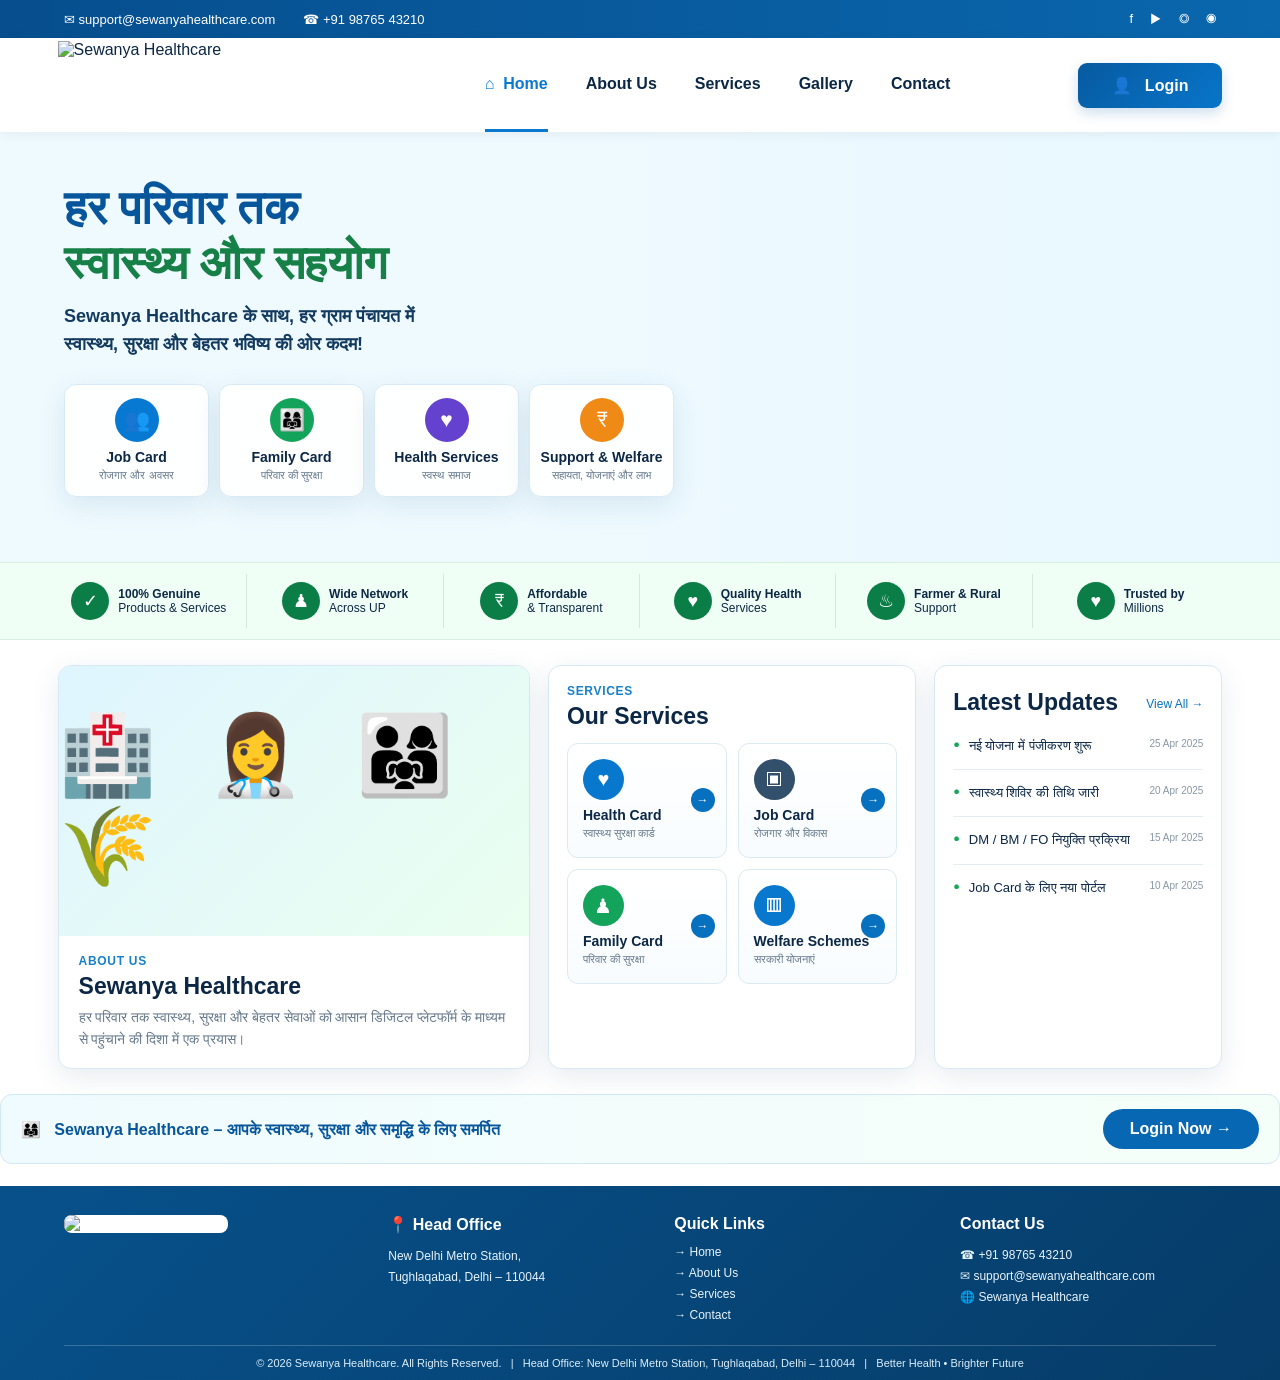
==== commit 94e4a639: "Add files via upload" ====
--- a/index.html
+++ b/index.html
@@ -2,202 +2,223 @@
 <html lang="hi">
 <head>
 <meta charset="UTF-8">
-<meta name="viewport" content="width=device-width,initial-scale=1.0">
-<title>Sewanya Healthcare - Role Management</title>
+<meta name="viewport" content="width=device-width, initial-scale=1.0">
+<meta name="description" content="Sewanya Healthcare - Health, Family, Job Card and Welfare Services">
+<title>Sewanya Healthcare | Better Health • Brighter Future</title>
 <style>
-*{box-sizing:border-box}body{margin:0;font-family:Arial,sans-serif;background:#f4f8fc;color:#17324b}
-:root{--blue:#0878df;--dark:#062b4e;--green:#16a85a;--orange:#f59e0b;--purple:#7255e8}
-button,input,select{font:inherit}.hide{display:none!important}.top{height:64px;background:#fff;display:flex;align-items:center;justify-content:space-between;padding:0 5%;box-shadow:0 2px 10px #0001}.logo{font-weight:800;color:#07539d;font-size:20px}.login{background:#12a94f;color:#fff;border:0;padding:11px 24px;border-radius:8px;font-weight:700;cursor:pointer}
-.hero{padding:55px 8%;background:linear-gradient(120deg,#e5f6ff,#fff);text-align:left}.hero h1{font-size:42px;color:#07539d}.hero p{max-width:700px;line-height:1.7}.cards{max-width:1100px;margin:25px auto;padding:0 18px;display:grid;grid-template-columns:repeat(4,1fr);gap:16px}.card{background:#fff;padding:25px;border-radius:14px;text-align:center;box-shadow:0 4px 18px #12365c12}
-.loginpage{min-height:100vh;display:grid;place-items:center;background:#eaf6ff;padding:20px}.box{width:min(440px,100%);background:#fff;padding:30px;border-radius:16px;box-shadow:0 10px 35px #0002}.box h2{color:#07539d}.field{margin:13px 0}.field label{font-size:13px;font-weight:700;display:block;margin-bottom:6px}.field input,.field select{width:100%;padding:11px;border:1px solid #d6e1ea;border-radius:8px}.primary{background:var(--blue);color:#fff;border:0;padding:12px 18px;border-radius:8px;cursor:pointer;font-weight:700}.green{background:var(--green)}.back{background:none;border:0;color:var(--blue);cursor:pointer}
-.layout{display:flex;min-height:100vh}.side{width:240px;background:linear-gradient(#062b4e,#073e6d);color:#fff;position:fixed;top:0;bottom:0;padding:16px 12px}.side h3{padding:8px}.userbox{background:#ffffff15;border-radius:10px;padding:12px;margin-bottom:12px}.menu button{width:100%;border:0;background:none;color:#dcecff;text-align:left;padding:11px;border-radius:7px;cursor:pointer}.menu button.active,.menu button:hover{background:#1687ed;color:#fff}.main{margin-left:240px;width:calc(100% - 240px);padding:24px}.head{display:flex;justify-content:space-between;align-items:center}.stats{display:grid;grid-template-columns:repeat(4,1fr);gap:14px;margin:20px 0}.stat{color:#fff;border-radius:10px;padding:17px}.stat b{font-size:25px;display:block;margin-top:8px}.b{background:#1687ed}.g{background:#16a85a}.o{background:#f39a0d}.p{background:#7255e8}.panel{background:#fff;border-radius:12px;padding:18px;margin-bottom:18px;box-shadow:0 3px 14px #12365c10}.formgrid{display:grid;grid-template-columns:repeat(3,1fr);gap:12px}.tablewrap{overflow:auto}table{width:100%;border-collapse:collapse;font-size:12px}th,td{padding:10px;border-bottom:1px solid #edf1f5;text-align:left;white-space:nowrap}th{background:#f5f8fb}.pill{background:#def6e7;color:#128347;border-radius:20px;padding:4px 8px}.danger{background:#ef5350;color:white;border:0;padding:6px 10px;border-radius:5px}.small{font-size:12px;color:#60758a}.notice{padding:12px;border-radius:8px;background:#fff8df;border:1px solid #f4d97b;margin-bottom:15px}.site-footer{background:#063c6b;color:#fff;text-align:center;padding:28px 18px;line-height:1.8}.site-footer b{font-size:16px}.toast{position:fixed;right:20px;bottom:20px;background:#063c6b;color:#fff;padding:13px 18px;border-radius:8px;display:none}
-@media(max-width:800px){.cards,.stats{grid-template-columns:1fr 1fr}.formgrid{grid-template-columns:1fr 1fr}.side{width:205px}.main{margin-left:205px;width:calc(100% - 205px)}}@media(max-width:560px){.cards,.stats,.formgrid{grid-template-columns:1fr}.side{position:relative;width:100%}.layout{display:block}.main{margin:0;width:100%;padding:14px}}
+:root{
+  --blue:#07569b;--blue2:#0b78d0;--green:#158347;--dark:#0b2745;
+  --light:#f4fbff;--line:#d9e9f4;--white:#fff;--shadow:0 8px 28px rgba(18,72,112,.10);
+}
+*{box-sizing:border-box}
+html{scroll-behavior:smooth}
+body{margin:0;font-family:"Noto Sans Devanagari","Noto Sans",Arial,sans-serif;color:var(--dark);background:#fff}
+button,a{font:inherit}
+a{text-decoration:none;color:inherit}
+.topbar{height:38px;background:linear-gradient(90deg,#064e8e,#0a67ad);color:#fff;display:flex;align-items:center;justify-content:space-between;padding:0 5%;font-size:13px}
+.top-left{display:flex;gap:28px}.top-right{display:flex;gap:17px}
+.navbar{height:94px;background:#fff;display:flex;align-items:center;gap:35px;padding:0 4.5%;position:relative;z-index:20;box-shadow:0 2px 12px rgba(0,0,0,.06)}
+.logo{display:flex;align-items:center;min-width:300px}.logo img{width:285px;height:88px;object-fit:contain;object-position:left center}
+.navlinks{display:flex;align-items:center;justify-content:center;gap:38px;flex:1;height:100%;font-weight:650}
+.navlinks a{height:100%;display:flex;align-items:center;border-bottom:3px solid transparent;transition:.2s}
+.navlinks a:hover,.navlinks a.active{color:var(--blue2);border-bottom-color:var(--blue2)}
+.login-area{position:relative}.login-btn{border:0;background:linear-gradient(135deg,#075aa0,#0875c9);color:#fff;border-radius:9px;padding:13px 34px;font-weight:700;cursor:pointer;box-shadow:0 5px 13px rgba(7,90,160,.2)}
+.login-dropdown{display:none;position:absolute;right:0;top:50px;width:235px;background:#fff;border:1px solid var(--line);border-radius:12px;box-shadow:0 12px 30px rgba(0,0,0,.16);padding:9px}
+.login-area.open .login-dropdown{display:block}
+.login-dropdown a{display:flex;gap:10px;align-items:center;padding:12px;border-radius:8px;font-size:14px}
+.login-dropdown a:hover{background:#eef7ff;color:var(--blue)}
+.mobile-menu{display:none;border:0;background:#0871c4;color:#fff;border-radius:7px;padding:9px 13px;font-size:20px}
+
+.hero{position:relative;min-height:430px;overflow:hidden;background:#e9f8ff}
+.hero-image{position:absolute;inset:0;background-image:url("sewanya-hero.jpg");background-size:cover;background-position:center;opacity:.48}
+.hero-overlay{position:absolute;inset:0;background:linear-gradient(90deg,rgba(239,250,255,.98) 0%,rgba(239,250,255,.91) 38%,rgba(239,250,255,.30) 72%,rgba(239,250,255,.05) 100%)}
+.hero-content{position:relative;z-index:2;max-width:1450px;margin:auto;padding:48px 5% 34px}
+.hero h1{margin:0;font-size:47px;line-height:1.18;color:#07569b;letter-spacing:-.5px}
+.hero h1 span{color:#168047}
+.hero p{font-size:18px;line-height:1.55;font-weight:600;margin:12px 0 25px;color:#12395e}
+.quick-cards{display:grid;grid-template-columns:repeat(4,145px);gap:10px}
+.quick-card{background:rgba(255,255,255,.95);border:1px solid #d8eaf5;border-radius:12px;text-align:center;padding:13px 8px;box-shadow:var(--shadow)}
+.quick-icon{width:44px;height:44px;border-radius:50%;margin:auto;display:grid;place-items:center;color:#fff;font-size:21px;background:#0879d2}
+.quick-card:nth-child(2) .quick-icon{background:#14a35a}.quick-card:nth-child(3) .quick-icon{background:#6541cf}.quick-card:nth-child(4) .quick-icon{background:#f08a16}
+.quick-card b{display:block;margin-top:7px;font-size:14px}.quick-card small{font-size:11px;color:#65788b}
+
+.trust{display:grid;grid-template-columns:repeat(6,1fr);background:#f0fff5;border-top:1px solid #d8efdf;border-bottom:1px solid #d8efdf;padding:11px 4%}
+.trust-item{display:flex;align-items:center;justify-content:center;gap:9px;padding:8px 12px;border-right:1px solid #d4e9dc;font-size:12px}
+.trust-item:last-child{border-right:0}.trust-icon{width:38px;height:38px;border-radius:50%;background:#0b7d46;color:#fff;display:grid;place-items:center;font-size:18px;flex:none}.trust-item b{display:block}
+
+.content{max-width:1420px;margin:auto;padding:25px 4.5%;display:grid;grid-template-columns:1.18fr .92fr .72fr;gap:18px}
+.box{background:#fff;border:1px solid var(--line);border-radius:13px;box-shadow:var(--shadow);overflow:hidden}
+.about-visual{height:270px;background:linear-gradient(135deg,#dff5ff,#eaffef);display:grid;place-items:center;position:relative}
+.about-visual .big{font-size:78px;letter-spacing:15px}.about-copy{padding:18px 20px}.eyebrow{font-size:12px;color:#1980ca;font-weight:800;letter-spacing:.7px}.box h2{margin:5px 0 7px;font-size:23px}.about-copy p{margin:0;color:#65788a;line-height:1.55;font-size:14px}
+.services{padding:18px}.services-grid{display:grid;grid-template-columns:1fr 1fr;gap:11px;margin-top:13px}.service{border:1px solid #dbeaf3;border-radius:11px;padding:15px;min-height:115px;background:linear-gradient(#fff,#f8fcff);position:relative}.service-icon{width:41px;height:41px;border-radius:50%;display:grid;place-items:center;background:#0878cf;color:#fff;font-size:20px}.service:nth-child(2) .service-icon{background:#32506c}.service:nth-child(3) .service-icon{background:#14a35a}.service:nth-child(4) .service-icon{background:#0878cf}.service b{display:block;margin-top:7px;font-size:14px}.service small{color:#65788a;font-size:11px}.arrow{position:absolute;right:11px;top:44px;width:24px;height:24px;border-radius:50%;background:#0871bf;color:#fff;display:grid;place-items:center;font-size:12px}
+.updates{padding:18px}.updates-head{display:flex;align-items:center;justify-content:space-between}.updates-head a{color:#0871bf;font-size:12px}.update{display:flex;gap:9px;padding:14px 0;border-bottom:1px solid #e4edf2;font-size:13px;line-height:1.4}.update:last-child{border-bottom:0}.dot{color:#18a55c;font-size:11px}.date{margin-left:auto;color:#8797a6;font-size:10px;white-space:nowrap}
+
+.cta{max-width:1420px;margin:0 auto 22px;padding:14px 20px;border:1px solid #d2e8f2;border-radius:12px;background:linear-gradient(90deg,#f0fbff,#f5fff9);display:flex;align-items:center;justify-content:space-between;gap:15px}.cta b{color:#07569b}.cta button{border:0;background:#0867b2;color:#fff;border-radius:24px;padding:11px 27px;font-weight:700;cursor:pointer}
+
+.footer{background:linear-gradient(135deg,#07518b,#063c68);color:#fff;padding:29px 5% 11px}.footer-grid{display:grid;grid-template-columns:1.15fr 1fr 1fr 1fr;gap:30px;max-width:1450px;margin:auto}.footer-logo{background:#fff;border-radius:8px;width:255px;height:75px;object-fit:contain}.footer h3{margin:0 0 9px;font-size:16px}.footer p,.footer li{font-size:12px;line-height:1.75;color:#e8f4fc}.footer ul{list-style:none;padding:0;margin:0}.copyright{max-width:1450px;margin:19px auto 0;padding-top:11px;border-top:1px solid rgba(255,255,255,.2);text-align:center;color:#dbeefa;font-size:11px}
+
+.toast{position:fixed;right:20px;bottom:20px;background:#082e4e;color:#fff;padding:12px 17px;border-radius:9px;display:none;z-index:100;box-shadow:0 8px 22px #0003}
+@media(max-width:1100px){
+ .navbar{gap:15px}.logo{min-width:235px}.logo img{width:225px}.navlinks{gap:20px}.content{grid-template-columns:1fr 1fr}.content .updates-box{grid-column:1/-1}
+}
+@media(max-width:760px){
+ .topbar{padding:0 3%;font-size:10px}.top-right{display:none}.top-left{gap:12px}
+ .navbar{height:auto;min-height:75px;flex-wrap:wrap;padding:7px 4%}.logo{min-width:0;flex:1}.logo img{width:210px;height:66px}.mobile-menu{display:block}.navlinks{display:none;order:4;width:100%;height:auto;flex-direction:column;gap:0;background:#fff;border-top:1px solid var(--line)}.navbar.mobile-open .navlinks{display:flex}.navlinks a{width:100%;height:43px;justify-content:center;border-bottom:1px solid #eef3f7}.login-area{order:2}.login-btn{padding:10px 17px}
+ .hero{min-height:550px}.hero-image{background-position:60% center}.hero-overlay{background:linear-gradient(180deg,rgba(239,250,255,.97) 0%,rgba(239,250,255,.84) 52%,rgba(239,250,255,.35) 100%)}.hero-content{padding:36px 6%}.hero h1{font-size:34px}.hero p{font-size:15px}.quick-cards{grid-template-columns:1fr 1fr;max-width:330px}
+ .trust{grid-template-columns:1fr 1fr}.trust-item{border-bottom:1px solid #d4e9dc}.content{grid-template-columns:1fr;padding:20px 4%}.content .updates-box{grid-column:auto}.about-visual{height:220px}
+ .cta{margin:0 4% 20px;flex-direction:column;align-items:flex-start}.footer-grid{grid-template-columns:1fr 1fr}.footer-logo{width:220px}
+}
+@media(max-width:470px){.footer-grid{grid-template-columns:1fr}.login-dropdown{right:-15px}.hero h1{font-size:30px}}
 </style>
 </head>
 <body>
 
-<div id="home">
-<header class="top"><div class="logo">🌿 Sewanya Healthcare</div><button class="login" onclick="show('login')">Login</button></header>
-<section class="hero"><h1>हर परिवार तक स्वास्थ्य और सहयोग</h1><p>Admin → DM → BM → FO की role-based व्यवस्था। Admin DM बनाता है, DM अपने District के Block में BM बनाता है और BM अपनी Gram Panchayat में FO बनाता है।</p><button class="login" onclick="show('login')">Login / Dashboard</button></section>
-<div class="cards"><div class="card">👨‍💼<h3>Admin</h3><p>पूरे UP का नियंत्रण</p></div><div class="card">🏢<h3>DM</h3><p>District Management</p></div><div class="card">📍<h3>BM</h3><p>Block Management</p></div><div class="card">🏠<h3>FO</h3><p>Gram Panchayat Field Work</p></div></div>
-</div>
-<footer class="site-footer">
-  <b>Sewanya Healthcare – Head Office</b><br>
-  New Delhi Metro Station, Tughlaqabad, Delhi – 110044<br>
-  <span>Digital Healthcare &amp; Field Support Network</span><br>
-  <span>© 2026 Sewanya Healthcare. All Rights Reserved.</span>
+<header class="topbar">
+  <div class="top-left">
+    <span>✉ support@sewanyahealthcare.com</span>
+    <span>☎ +91 98765 43210</span>
+  </div>
+  <div class="top-right"><span>f</span><span>▶</span><span>◎</span><span>◉</span></div>
+</header>
+
+<nav class="navbar" id="navbar">
+  <a class="logo" href="#home"><img src="sewanya-logo.jpg" alt="Sewanya Healthcare"></a>
+  <button class="mobile-menu" id="mobileMenu">☰</button>
+
+  <div class="navlinks">
+    <a class="active" href="#home">⌂ &nbsp;Home</a>
+    <a href="#about">About Us</a>
+    <a href="#services">Services</a>
+    <a href="#gallery">Gallery</a>
+    <a href="#contact">Contact</a>
+  </div>
+
+  <div class="login-area" id="loginArea">
+    <button class="login-btn" id="loginButton">👤 &nbsp; Login</button>
+    <div class="login-dropdown">
+      <a href="#" data-login="admin">👤 Admin Login</a>
+      <a href="#" data-login="customer">👥 Customer Login</a>
+      <a href="#" data-login="fo">🧑‍⚕️ Field Officer Login</a>
+      <a href="#" data-login="bm">💼 Block Manager Login</a>
+      <a href="#" data-login="dm">🏢 District Manager Login</a>
+    </div>
+  </div>
+</nav>
+
+<main>
+<section class="hero" id="home">
+  <div class="hero-image"></div><div class="hero-overlay"></div>
+  <div class="hero-content">
+    <h1>हर परिवार तक<br><span>स्वास्थ्य और सहयोग</span></h1>
+    <p>Sewanya Healthcare के साथ, हर ग्राम पंचायत में<br>स्वास्थ्य, सुरक्षा और बेहतर भविष्य की ओर कदम!</p>
+    <div class="quick-cards">
+      <div class="quick-card"><div class="quick-icon">👥</div><b>Job Card</b><small>रोजगार और अवसर</small></div>
+      <div class="quick-card"><div class="quick-icon">👨‍👩‍👧</div><b>Family Card</b><small>परिवार की सुरक्षा</small></div>
+      <div class="quick-card"><div class="quick-icon">♥</div><b>Health Services</b><small>स्वस्थ समाज</small></div>
+      <div class="quick-card"><div class="quick-icon">₹</div><b>Support & Welfare</b><small>सहायता, योजनाएं और लाभ</small></div>
+    </div>
+  </div>
+</section>
+
+<section class="trust">
+  <div class="trust-item"><div class="trust-icon">✓</div><span><b>100% Genuine</b>Products & Services</span></div>
+  <div class="trust-item"><div class="trust-icon">♟</div><span><b>Wide Network</b>Across UP</span></div>
+  <div class="trust-item"><div class="trust-icon">₹</div><span><b>Affordable</b>& Transparent</span></div>
+  <div class="trust-item"><div class="trust-icon">♥</div><span><b>Quality Health</b>Services</span></div>
+  <div class="trust-item"><div class="trust-icon">♨</div><span><b>Farmer & Rural</b>Support</span></div>
+  <div class="trust-item"><div class="trust-icon">♥</div><span><b>Trusted by</b>Millions</span></div>
+</section>
+
+<section class="content">
+  <div class="box" id="about">
+    <div class="about-visual" id="gallery">
+      <div class="big">🏥 👩‍⚕️ 👨‍👩‍👧 🌾</div>
+    </div>
+    <div class="about-copy">
+      <div class="eyebrow">ABOUT US</div>
+      <h2>Sewanya Healthcare</h2>
+      <p>हर परिवार तक स्वास्थ्य, सुरक्षा और बेहतर सेवाओं को आसान डिजिटल प्लेटफॉर्म के माध्यम से पहुंचाने की दिशा में एक प्रयास।</p>
+    </div>
+  </div>
+
+  <div class="box" id="services">
+    <div class="services">
+      <div class="eyebrow">SERVICES</div><h2>Our Services</h2>
+      <div class="services-grid">
+        <div class="service"><div class="service-icon">♥</div><b>Health Card</b><small>स्वास्थ्य सुरक्षा कार्ड</small><span class="arrow">→</span></div>
+        <div class="service"><div class="service-icon">▣</div><b>Job Card</b><small>रोजगार और विकास</small><span class="arrow">→</span></div>
+        <div class="service"><div class="service-icon">♟</div><b>Family Card</b><small>परिवार की सुरक्षा</small><span class="arrow">→</span></div>
+        <div class="service"><div class="service-icon">▥</div><b>Welfare Schemes</b><small>सरकारी योजनाएं</small><span class="arrow">→</span></div>
+      </div>
+    </div>
+  </div>
+
+  <div class="box updates-box">
+    <div class="updates">
+      <div class="updates-head"><h2>Latest Updates</h2><a href="#">View All →</a></div>
+      <div class="update"><span class="dot">●</span><span>नई योजना में पंजीकरण शुरू</span><span class="date">25 Apr 2025</span></div>
+      <div class="update"><span class="dot">●</span><span>स्वास्थ्य शिविर की तिथि जारी</span><span class="date">20 Apr 2025</span></div>
+      <div class="update"><span class="dot">●</span><span>DM / BM / FO नियुक्ति प्रक्रिया</span><span class="date">15 Apr 2025</span></div>
+      <div class="update"><span class="dot">●</span><span>Job Card के लिए नया पोर्टल</span><span class="date">10 Apr 2025</span></div>
+    </div>
+  </div>
+</section>
+
+<section class="cta">
+  <b>👨‍👩‍👧 &nbsp; Sewanya Healthcare – आपके स्वास्थ्य, सुरक्षा और समृद्धि के लिए समर्पित</b>
+  <button onclick="openLogin()">Login Now →</button>
+</section>
+</main>
+
+<footer class="footer" id="contact">
+  <div class="footer-grid">
+    <div><img class="footer-logo" src="sewanya-logo.jpg" alt="Sewanya Healthcare"></div>
+    <div><h3>📍 Head Office</h3><p>New Delhi Metro Station,<br>Tughlaqabad, Delhi – 110044</p></div>
+    <div><h3>Quick Links</h3><ul><li><a href="#home">→ Home</a></li><li><a href="#about">→ About Us</a></li><li><a href="#services">→ Services</a></li><li><a href="#contact">→ Contact</a></li></ul></div>
+    <div><h3>Contact Us</h3><p>☎ +91 98765 43210<br>✉ support@sewanyahealthcare.com<br>🌐 Sewanya Healthcare</p></div>
+  </div>
+  <div class="copyright">© 2026 Sewanya Healthcare. All Rights Reserved. &nbsp; | &nbsp; Head Office: New Delhi Metro Station, Tughlaqabad, Delhi – 110044 &nbsp; | &nbsp; Better Health • Brighter Future</div>
 </footer>
 
-<div id="login" class="loginpage hide"><div class="box">
-<button class="back" onclick="show('home')">← Home</button><h2>Login to Your Account</h2>
-<div class="field"><label>ID</label><input id="uid" placeholder="Enter ID"></div>
-<div class="field"><label>Password</label>
-  <input id="pwd" type="password" placeholder="Enter password">
-  <label style="display:flex;align-items:center;gap:7px;margin-top:8px;font-weight:400">
-    <input type="checkbox" id="showPwd" onchange="togglePassword()"> Password दिखाएँ
-  </label>
-</div>
-<button class="primary" style="width:100%" onclick="doLogin()">Login</button>
-<div style="display:flex;justify-content:space-between;margin-top:14px;font-size:13px">
-  <button class="back" onclick="forgotId()">Forgot ID?</button>
-  <button class="back" onclick="forgotPassword()">Forgot Password?</button>
-</div>
-<p class="small">Admin Login: <b>Spn1234</b> / <b>Spn242001</b></p>
-</div></div>
-
-<div id="app" class="layout hide">
-<aside class="side"><h3>🌿 Sewanya Healthcare</h3><div class="userbox"><b>Account</b><br><span id="loggedId"></span></div><div class="menu" id="menu"></div></aside>
-<main class="main">
-<div class="head"><div><h1 id="title">Dashboard</h1><span class="small" id="scope"></span></div><button class="danger" onclick="logout()">Logout</button></div>
-<div class="stats" id="stats"></div>
-<div id="content"></div>
-</main></div>
-<div id="toast" class="toast"></div>
+<div class="toast" id="toast"></div>
 
 <script>
-const STORAGE="sewanya_demo_v2";
-const ADMIN={id:"Spn1234",password:"Spn242001",name:"Main Admin"};
-let db=JSON.parse(localStorage.getItem(STORAGE)||'{"dms":[],"bms":[],"fos":[],"cards":[]}');
-
-const districts=["Shahjahanpur","Bareilly","Lucknow","Hardoi","Lakhimpur Kheri","Sitapur","Pilibhit","Lakhimpur","Kanpur Nagar","Kanpur Dehat","Unnao","Lakhimpur Kheri","Barabanki","Bahraich","Gonda","Ayodhya","Prayagraj","Varanasi","Agra","Meerut","Moradabad","Budaun","Farrukhabad","Kannauj","Etawah","Mainpuri","Firozabad","Aligarh","Mathura","Sambhal"];
-const blocks=["Shahjahanpur","Kalan","Jalalabad","Tilhar","Powayan","Khutar","Banda","Nigohi","Bhwal Khera","Dadraul"];
-const gps=["Bhadra","Jalalabad","Khutar","Simra","Gangoha","Lakhanpur","Rampur","Lakshmipur","Bela","Chandpur"];
-
-function save(){localStorage.setItem(STORAGE,JSON.stringify(db))}
-function show(id){["home","login","app"].forEach(x=>document.getElementById(x).classList.add("hide"));document.getElementById(id).classList.remove("hide")}
-function toast(s){let t=document.getElementById("toast");t.textContent=s;t.style.display="block";setTimeout(()=>t.style.display="none",1800)}
-function uid(prefix,n){return prefix+String(n).padStart(4,"0")}
-function uniqueId(prefix,list){let n=list.length+1,id;do{id=uid(prefix,n++)}while(list.some(x=>x.id===id));return id}
-function esc(s){return String(s??"").replace(/[&<>"']/g,m=>({"&":"&amp;","<":"&lt;",">":"&gt;",'"':"&quot;","'":"&#039;"}[m]))}
-function select(list){return list.map(x=>`<option>${esc(x)}</option>`).join("")}
-function currentRole(){return sessionStorage.getItem("role")}
-function currentId(){return sessionStorage.getItem("id")}
-
-function togglePassword(){
- let p=document.getElementById("pwd");
- p.type=document.getElementById("showPwd").checked?"text":"password";
-}
-function forgotId(){
- toast("ID recovery के लिए registered mobile/official admin support जरूरी है");
-}
-function forgotPassword(){
- toast("Password reset के लिए registered mobile/official admin support जरूरी है");
-}
-function doLogin(){
- let id=document.getElementById("uid").value.trim(),pw=document.getElementById("pwd").value;
- if(id===ADMIN.id&&pw===ADMIN.password)return openDash("admin",id,ADMIN.name);
- let found=db.dms.find(x=>x.id===id&&x.password===pw);
- if(found)return openDash("dm",id,found.name);
- found=db.bms.find(x=>x.id===id&&x.password===pw);
- if(found)return openDash("bm",id,found.name);
- found=db.fos.find(x=>x.id===id&&x.password===pw);
- if(found)return openDash("fo",id,found.name);
- toast("ID या Password गलत है");
-}
-function openDash(r,id,name){
- sessionStorage.setItem("role",r);sessionStorage.setItem("id",id);sessionStorage.setItem("name",name);
- document.getElementById("roleName").textContent="Account";
- document.getElementById("loggedId").textContent="ID: "+id;
-
- const menus={admin:["Dashboard","DM बनाएं / Manage","DM List","BM List","FO List","All UP Data","Reports"],dm:["Dashboard","BM बनाएं / Manage","BM List","FO List","Commission"],bm:["Dashboard","FO बनाएं / Manage","FO List","Health Card","Commission"],fo:["Dashboard","Health Card Generate","My Customers","My Area","Commission"]};
- document.getElementById("menu").innerHTML=menus[r].map((m,i)=>`<button class="${i===0?'active':''}" onclick="route('${m}')">${i===0?"⌂":"▣"} &nbsp; ${m}</button>`).join("");
- show("app");route("Dashboard");
-}
-function route(m){
- document.querySelectorAll(".menu button").forEach(b=>b.classList.toggle("active",b.textContent.includes(m)));
- const r=currentRole();document.getElementById("title").textContent=m==="Dashboard"?"Dashboard":m;document.getElementById("scope").textContent=scopeText(r);
- if(m==="Dashboard"){dashboard(r);return}
- if(r==="admin"&&m.includes("DM")) return adminDM(m);
- if(r==="admin"&&m==="BM List") return listBM("admin");
- if(r==="admin"&&m==="FO List") return listFO("admin");
- if(r==="admin"&&m==="All UP Data") return allData();
- if(r==="dm"&&m.includes("BM")) return dmBM(m);
- if(r==="dm"&&m==="BM List") return listBM("dm");
- if(r==="dm"&&m==="FO List") return listFO("dm");
- if(r==="dm"&&m==="Commission") return commission("dm");
- if(r==="bm"&&m.includes("FO")) return bmFO(m);
- if(r==="bm"&&m==="FO List") return listFO("bm");
- if(r==="bm"&&m==="Health Card") return cardForm();
- if(r==="bm"&&m==="Commission") return commission("bm");
- if(r==="fo"&&m==="Health Card Generate") return cardForm();
- if(r==="fo"&&m==="My Customers") return customers();
- if(r==="fo"&&m==="My Area") return area();
- if(r==="fo"&&m==="Commission") return commission("fo");
- if(m==="Reports") return reports();
-}
-function scopeText(r){if(r==="admin")return"All Uttar Pradesh";if(r==="dm"){let u=db.dms.find(x=>x.id===currentId());return u?"District: "+u.district:""}if(r==="bm"){let u=db.bms.find(x=>x.id===currentId());return u?"District: "+u.district+" | Block: "+u.block:""}let u=db.fos.find(x=>x.id===currentId());return u?"District: "+u.district+" | Block: "+u.block+" | GP: "+u.gp:""}
-function dashboard(r){
- const counts=r==="admin"?[districts.length,db.dms.length,db.bms.length,db.fos.length]:r==="dm"?[db.bms.filter(x=>x.dmId===currentId()).length,db.fos.filter(x=>x.dmId===currentId()).length,db.cards.filter(x=>x.dmId===currentId()).length,commissionValue(currentId(),"dm")]:r==="bm"?[db.fos.filter(x=>x.bmId===currentId()).length,db.cards.filter(x=>x.bmId===currentId()).length,0,commissionValue(currentId(),"bm")]:[db.cards.filter(x=>x.foId===currentId()).length,db.cards.filter(x=>x.foId===currentId()).length,0,commissionValue(currentId(),"fo")];
- document.getElementById("stats").innerHTML=[["Districts",counts[0],"b"],["BM / Cards",counts[1],"g"],["FO / Health Cards",counts[2],"o"],["Commission","₹"+counts[3],"p"]].map(x=>`<div class="stat ${x[2]}"><small>${x[0]}</small><b>${x[1]}</b></div>`).join("");
- document.getElementById("content").innerHTML=`<div class="panel"><h3>Role Workflow</h3><div class="notice">${r==="admin"?"Admin DM बनाता/approve करता है → DM अपने district के blocks में BM बनाता है → BM अपने block की Gram Panchayat में FO बनाता है → FO field में Health Card generate करता है.":"आपके अधिकार के अनुसार नीचे के menu से अपना काम करें। District / Block / GP hierarchy automatically linked है."}</div><p class="small">Demo HTML में data browser के localStorage में save होता है। Production में secure server/database लगाना जरूरी है।</p></div>`;
-}
-function adminDM(m){
- document.getElementById("stats").innerHTML="";let editing=m.includes("Manage");
- document.getElementById("content").innerHTML=`<div class="panel"><h3>${editing?"नया DM बनाएं":"DM List"}</h3>${editing?`<div class="formgrid">
-<div class="field"><label>DM Name</label><input id="n" placeholder="नाम"></div>
-<div class="field"><label>Mobile</label><input id="mobile" inputmode="numeric" placeholder="Mobile"></div>
-<div class="field"><label>District</label><select id="district">${select(districts)}</select></div>
-<div class="field"><label>Password</label><input id="pass" value="DM@123"></div></div><button class="primary" onclick="createDM()">DM ID बनाएं</button><hr>`:""}<div class="tablewrap">${dmTable()}</div></div>`;
-}
-function createDM(){
- let id=uniqueId("DM",db.dms);let u={id,name:v("n"),mobile:v("mobile"),district:v("district"),password:v("pass")};
- if(!u.name||!u.mobile){toast("Name और Mobile जरूरी है");return}db.dms.push(u);save();toast("DM बनाया: "+id);adminDM("DM List");
-}
-function dmTable(){return `<table><tr><th>ID</th><th>Name</th><th>Mobile</th><th>District</th><th>Password</th><th>Status</th></tr>${db.dms.map(x=>`<tr><td><b>${x.id}</b></td><td>${esc(x.name)}</td><td>${esc(x.mobile)}</td><td>${esc(x.district)}</td><td>${esc(x.password)}</td><td><span class="pill">Active</span></td></tr>`).join("")||"<tr><td colspan=6>No DM created</td></tr>"}</table>`}
-function dmBM(m){
- let d=db.dms.find(x=>x.id===currentId());if(!d){toast("DM profile नहीं मिला");return}
- document.getElementById("content").innerHTML=`<div class="panel"><h3>DM → BM Management</h3><div class="notice">आप केवल <b>${esc(d.district)}</b> district के blocks में BM बना सकते हैं। BM बनने पर उसकी commission chain DM से जुड़ जाएगी।</div>${m.includes("Manage")?`<div class="formgrid"><div class="field"><label>BM Name</label><input id="n"></div><div class="field"><label>Mobile</label><input id="mobile"></div><div class="field"><label>Block</label><select id="block">${select(blocks)}</select></div><div class="field"><label>Password</label><input id="pass" value="BM@123"></div></div><button class="primary" onclick="createBM()">BM ID बनाएं</button><hr>`:""}${bmTable("dm")}</div>`;
-}
-function createBM(){
- let d=db.dms.find(x=>x.id===currentId());let id=uniqueId("BM",db.bms);let u={id,name:v("n"),mobile:v("mobile"),district:d.district,block:v("block"),dmId:d.id,password:v("pass")};
- if(!u.name||!u.mobile){toast("Name और Mobile जरूरी है");return}db.bms.push(u);save();toast("BM बनाया: "+id);dmBM("BM List");
-}
-function bmTable(scope){
- let arr=scope==="admin"?db.bms:db.bms.filter(x=>x.dmId===currentId());return `<table><tr><th>ID</th><th>Name</th><th>Mobile</th><th>District</th><th>Block</th><th>DM</th></tr>${arr.map(x=>`<tr><td><b>${x.id}</b></td><td>${esc(x.name)}</td><td>${esc(x.mobile)}</td><td>${esc(x.district)}</td><td>${esc(x.block)}</td><td>${x.dmId}</td></tr>`).join("")||"<tr><td colspan=6>No BM created</td></tr>"}</table>`;
-}
-function listBM(s){document.getElementById("stats").innerHTML="";document.getElementById("content").innerHTML=`<div class="panel"><h3>BM List</h3>${bmTable(s)}</div>`}
-function bmFO(m){
- let b=db.bms.find(x=>x.id===currentId());if(!b){toast("BM profile नहीं मिला");return}
- document.getElementById("content").innerHTML=`<div class="panel"><h3>BM → FO Management</h3><div class="notice">FO automatically <b>${esc(b.district)} → ${esc(b.block)}</b> में रहेगा। आप केवल इसी block की Gram Panchayat में FO बना सकते हैं।</div>${m.includes("Manage")?`<div class="formgrid"><div class="field"><label>FO Name</label><input id="n"></div><div class="field"><label>Mobile</label><input id="mobile"></div><div class="field"><label>Aadhaar Number</label><input id="aadhaar" inputmode="numeric" maxlength="12" placeholder="12 digit"></div><div class="field"><label>Address</label><input id="address"></div><div class="field"><label>Gram Panchayat</label><select id="gp">${select(gps)}</select></div><div class="field"><label>Password</label><input id="pass" value="FO@123"></div></div><button class="primary" onclick="createFO()">FO ID बनाएं</button><hr>`:""}${foTable("bm")}</div>`;
-}
-function createFO(){
- let b=db.bms.find(x=>x.id===currentId());let id=uniqueId("FO",db.fos);let u={id,name:v("n"),mobile:v("mobile"),aadhaar:v("aadhaar"),address:v("address"),district:b.district,block:b.block,gp:v("gp"),bmId:b.id,dmId:b.dmId,password:v("pass")};
- if(!u.name||!u.mobile||u.aadhaar.length!==12){toast("Name, Mobile और 12 digit Aadhaar जरूरी है");return}db.fos.push(u);save();toast("FO बनाया: "+id);bmFO("FO List");
-}
-function foTable(scope){
- let arr=scope==="admin"?db.fos:scope==="dm"?db.fos.filter(x=>x.dmId===currentId()):db.fos.filter(x=>x.bmId===currentId());
- return `<table><tr><th>ID</th><th>Name</th><th>Mobile</th><th>Aadhaar</th><th>District</th><th>Block</th><th>GP</th></tr>${arr.map(x=>`<tr><td><b>${x.id}</b></td><td>${esc(x.name)}</td><td>${esc(x.mobile)}</td><td>XXXX-XXXX-${esc(x.aadhaar.slice(-4))}</td><td>${esc(x.district)}</td><td>${esc(x.block)}</td><td>${esc(x.gp)}</td></tr>`).join("")||"<tr><td colspan=7>No FO created</td></tr>"}</table>`;
-}
-function listFO(s){document.getElementById("stats").innerHTML="";document.getElementById("content").innerHTML=`<div class="panel"><h3>FO List</h3>${foTable(s)}</div>`}
-function cardForm(){
- let r=currentRole(),u=r==="fo"?db.fos.find(x=>x.id===currentId()):db.bms.find(x=>x.id===currentId());
- document.getElementById("content").innerHTML=`<div class="panel"><h3>Health Card Generate</h3><div class="notice">FO field में card generate करेगा। Area details ${r==="fo"?"FO profile से":"BM scope से"} automatically आएंगी।</div><div class="formgrid"><div class="field"><label>Family / Person Name</label><input id="cn"></div><div class="field"><label>Mobile</label><input id="cm"></div><div class="field"><label>Aadhaar</label><input id="ca" maxlength="12"></div><div class="field"><label>Address</label><input id="cad"></div><div class="field"><label>District</label><input id="cd" value="${esc(u.district)}" readonly></div><div class="field"><label>Block</label><input id="cb" value="${esc(u.block)}" readonly></div><div class="field"><label>Gram Panchayat</label><input id="cg" value="${esc(u.gp||"")} " readonly></div></div><button class="primary green" onclick="generateCard()">Generate Health Card</button></div><div class="panel"><h3>Generated Cards</h3>${cardTable(r)}</div>`;
-}
-function generateCard(){
- let r=currentRole(),fo=r==="fo"?db.fos.find(x=>x.id===currentId()):null,bm=r==="bm"?db.bms.find(x=>x.id===currentId()):null;
- let c={id:uniqueId("HC",db.cards),name:v("cn"),mobile:v("cm"),aadhaar:v("ca"),address:v("cad"),district:fo?fo.district:bm.district,block:fo?fo.block:bm.block,gp:fo?fo.gp:v("cg"),foId:fo?fo.id:"",bmId:fo?fo.bmId:bm.id,dmId:fo?fo.dmId:(bm?bm.dmId:""),createdBy:currentId(),createdRole:r};
- if(!c.name||c.aadhaar.length!==12){toast("Name और 12 digit Aadhaar जरूरी है");return}db.cards.push(c);save();toast("Health Card "+c.id+" generate हुआ");cardForm();
-}
-function cardTable(r){
- let arr=r==="fo"?db.cards.filter(x=>x.foId===currentId()):r==="bm"?db.cards.filter(x=>x.bmId===currentId()):db.cards;return `<table><tr><th>Card ID</th><th>Name</th><th>Mobile</th><th>Area</th><th>Created By</th></tr>${arr.map(x=>`<tr><td><b>${x.id}</b></td><td>${esc(x.name)}</td><td>${esc(x.mobile)}</td><td>${esc(x.district)} / ${esc(x.block)} / ${esc(x.gp)}</td><td>${x.createdBy}</td></tr>`).join("")||"<tr><td colspan=5>No cards</td></tr>"}</table>`;
-}
-function customers(){document.getElementById("content").innerHTML=`<div class="panel"><h3>My Customers</h3>${cardTable("fo")}</div>`}
-function area(){let f=db.fos.find(x=>x.id===currentId());document.getElementById("content").innerHTML=`<div class="panel"><h3>My Field Area</h3><p><b>District:</b> ${esc(f.district)}</p><p><b>Block:</b> ${esc(f.block)}</p><p><b>Gram Panchayat:</b> ${esc(f.gp)}</p><p class="small">यह area FO profile से automatically linked है।</p></div>`}
-function commissionValue(id,type){
- if(type==="dm")return db.bms.filter(x=>x.dmId===id).length*50+db.fos.filter(x=>x.dmId===id).length*25;
- if(type==="bm")return db.fos.filter(x=>x.bmId===id).length*25;
- return db.cards.filter(x=>x.foId===id).length*50;
-}
-function commission(r){
- let rows=r==="dm"?db.bms.filter(x=>x.dmId===currentId()).map(x=>[x.id,x.name,"BM creation",50]):r==="bm"?db.fos.filter(x=>x.bmId===currentId()).map(x=>[x.id,x.name,"FO creation",25]):db.cards.filter(x=>x.foId===currentId()).map(x=>[x.id,x.name,"Health Card",50]);
- document.getElementById("content").innerHTML=`<div class="panel"><h3>Commission</h3><div class="notice">Demo commission settings: BM creation ₹50 → DM; FO creation ₹25 → BM और ₹25 → DM; Health Card ₹50 → FO. Amounts production में Admin settings से बदल सकते हैं।</div><table><tr><th>ID</th><th>Name</th><th>Work</th><th>Commission</th></tr>${rows.map(x=>`<tr><td>${x[0]}</td><td>${esc(x[1])}</td><td>${x[2]}</td><td>₹${x[3]}</td></tr>`).join("")||"<tr><td colspan=4>No commission yet</td></tr>"}</table></div>`;
-}
-function allData(){document.getElementById("stats").innerHTML="";document.getElementById("content").innerHTML=`<div class="panel"><h3>UP Hierarchy Summary</h3><p>Districts: <b>${districts.length}</b> | DM: <b>${db.dms.length}</b> | BM: <b>${db.bms.length}</b> | FO: <b>${db.fos.length}</b> | Health Cards: <b>${db.cards.length}</b></p><p class="small">यह demo list है। Production में official UP district/block/GP master database backend से जोड़ना होगा।</p></div>`}
-function reports(){document.getElementById("content").innerHTML=`<div class="panel"><h3>Reports</h3><p>DM: ${db.dms.length} | BM: ${db.bms.length} | FO: ${db.fos.length} | Health Cards: ${db.cards.length}</p></div>`}
-function listBM(s){document.getElementById("stats").innerHTML="";document.getElementById("content").innerHTML=`<div class="panel"><h3>BM List</h3>${bmTable(s)}</div>`}
-function listFO(s){document.getElementById("stats").innerHTML="";document.getElementById("content").innerHTML=`<div class="panel"><h3>FO List</h3>${foTable(s)}</div>`}
-function v(id){let e=document.getElementById(id);return e?e.value.trim():""}
-function logout(){sessionStorage.clear();show("home");toast("Logout हो गया")}
+const navbar=document.getElementById('navbar');
+const mobileMenu=document.getElementById('mobileMenu');
+const loginArea=document.getElementById('loginArea');
+const loginButton=document.getElementById('loginButton');
+const toast=document.getElementById('toast');
+
+mobileMenu.addEventListener('click',()=>navbar.classList.toggle('mobile-open'));
+loginButton.addEventListener('click',(e)=>{e.stopPropagation();loginArea.classList.toggle('open')});
+document.addEventListener('click',e=>{if(!loginArea.contains(e.target))loginArea.classList.remove('open')});
+
+document.querySelectorAll('[data-login]').forEach(a=>{
+  a.addEventListener('click',e=>{
+    e.preventDefault();
+    const role=a.dataset.login;
+    loginArea.classList.remove('open');
+    if(role==='admin') window.location.href='login.html?role=admin';
+    else if(role==='dm') window.location.href='login.html?role=dm';
+    else if(role==='bm') window.location.href='login.html?role=bm';
+    else if(role==='fo') window.location.href='login.html?role=fo';
+    else window.location.href='login.html?role=customer';
+  });
+});
+
+function openLogin(){
+  loginArea.classList.add('open');
+  loginButton.focus();
+}
+window.addEventListener('scroll',()=>{
+  const links=document.querySelectorAll('.navlinks a');
+  let current='home';
+  ['about','services','gallery','contact'].forEach(id=>{
+    const el=document.getElementById(id);
+    if(el && window.scrollY>=el.offsetTop-150) current=id;
+  });
+  links.forEach(l=>l.classList.toggle('active',l.getAttribute('href')==='#'+current));
+});
 </script>
 </body>
 </html>
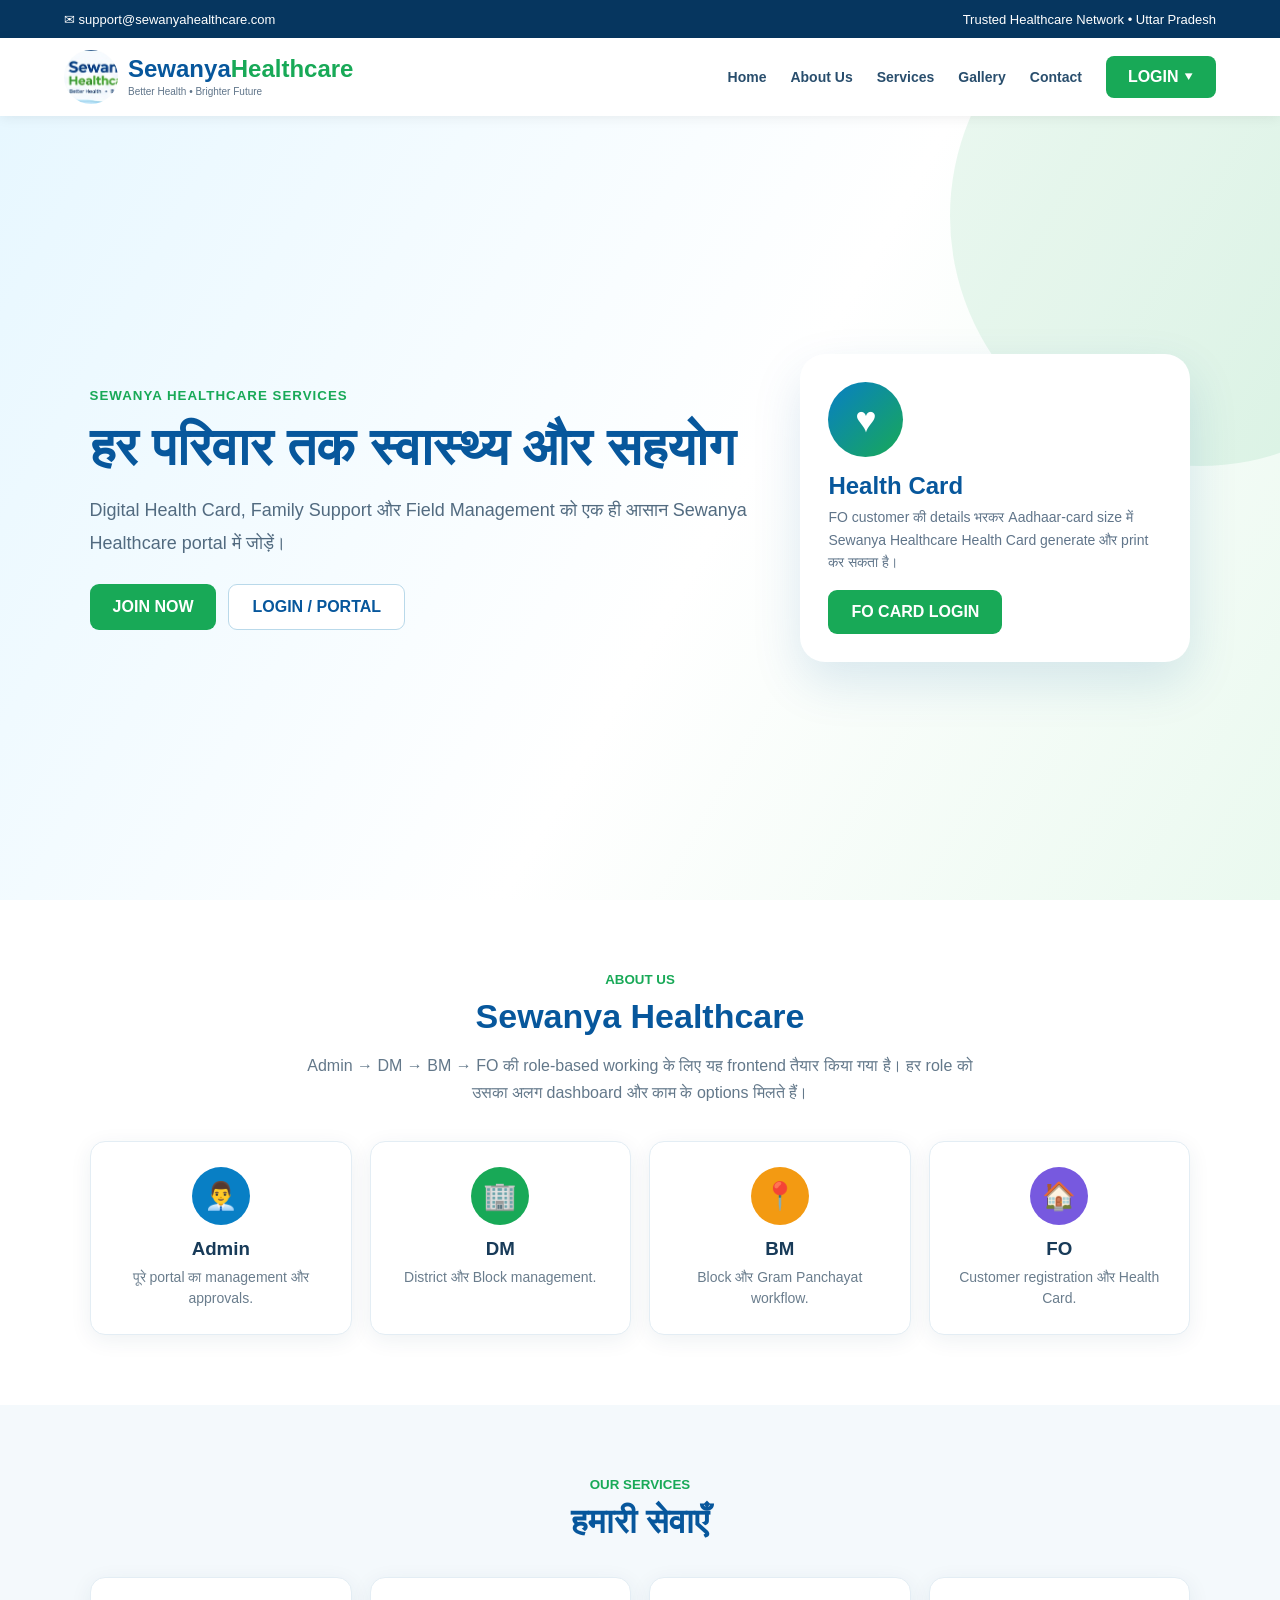
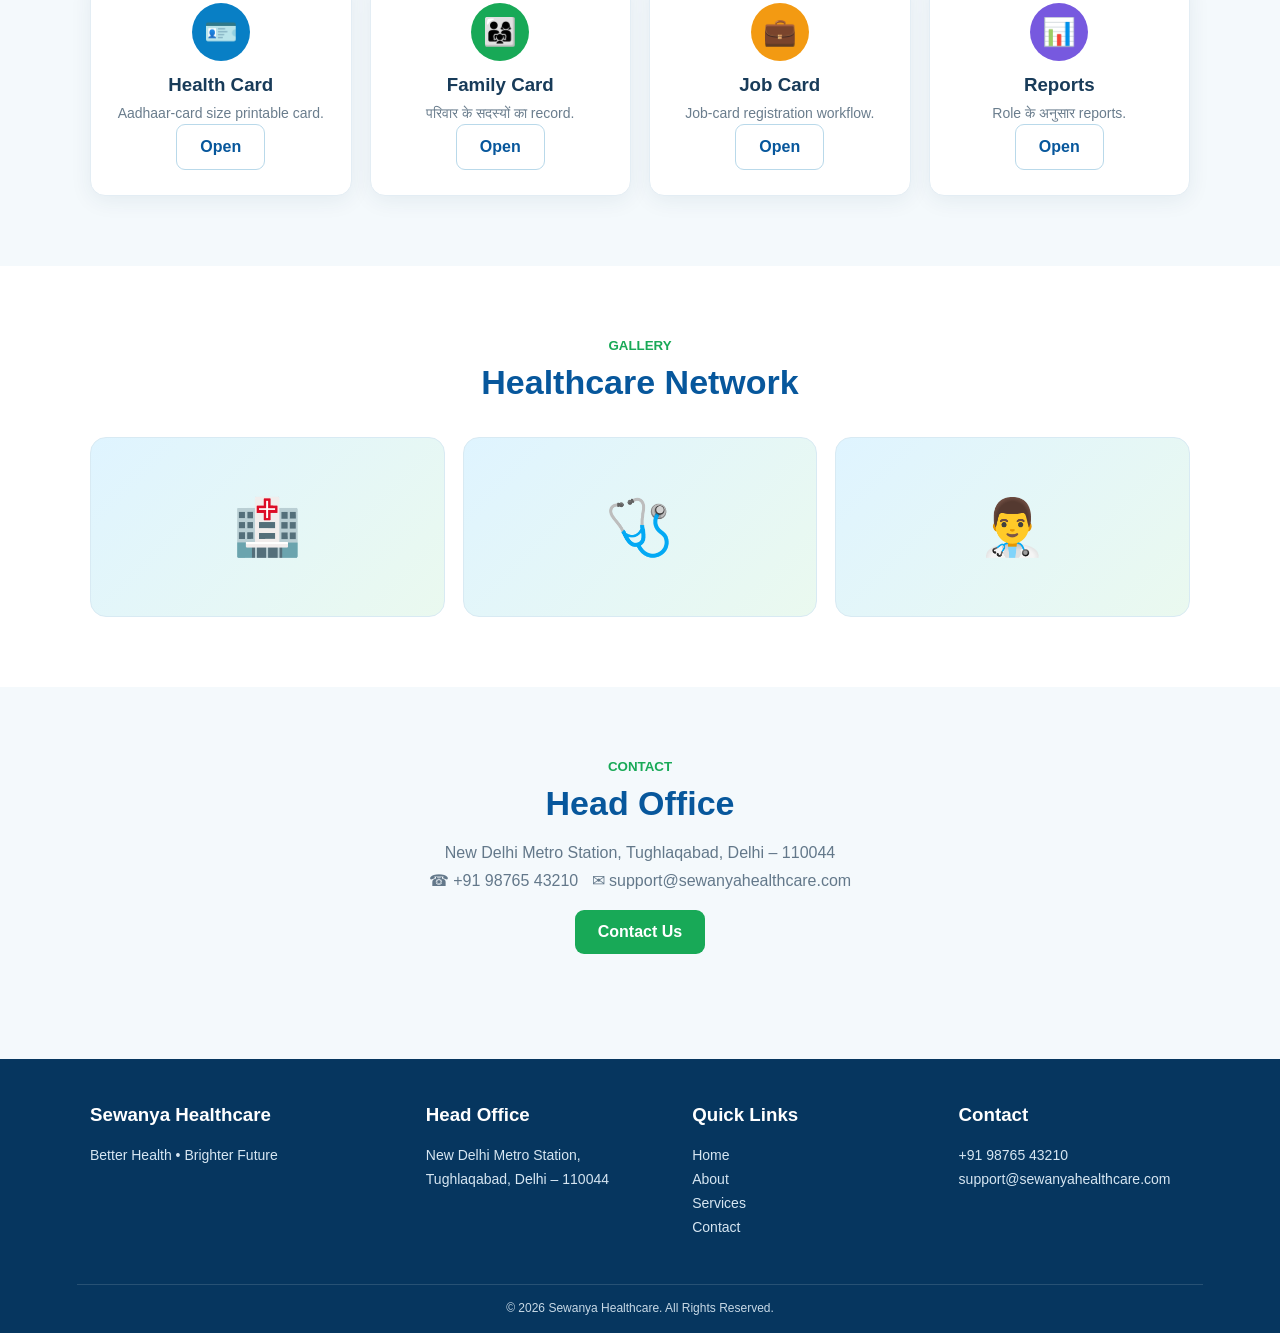
==== commit 67c0cda9: "Add files via upload" ====
--- a/index.html
+++ b/index.html
@@ -3,222 +3,282 @@
 <head>
 <meta charset="UTF-8">
 <meta name="viewport" content="width=device-width, initial-scale=1.0">
-<meta name="description" content="Sewanya Healthcare - Health, Family, Job Card and Welfare Services">
-<title>Sewanya Healthcare | Better Health • Brighter Future</title>
+<title>Sewanya Healthcare</title>
 <style>
-:root{
-  --blue:#07569b;--blue2:#0b78d0;--green:#158347;--dark:#0b2745;
-  --light:#f4fbff;--line:#d9e9f4;--white:#fff;--shadow:0 8px 28px rgba(18,72,112,.10);
-}
 *{box-sizing:border-box}
 html{scroll-behavior:smooth}
-body{margin:0;font-family:"Noto Sans Devanagari","Noto Sans",Arial,sans-serif;color:var(--dark);background:#fff}
-button,a{font:inherit}
-a{text-decoration:none;color:inherit}
-.topbar{height:38px;background:linear-gradient(90deg,#064e8e,#0a67ad);color:#fff;display:flex;align-items:center;justify-content:space-between;padding:0 5%;font-size:13px}
-.top-left{display:flex;gap:28px}.top-right{display:flex;gap:17px}
-.navbar{height:94px;background:#fff;display:flex;align-items:center;gap:35px;padding:0 4.5%;position:relative;z-index:20;box-shadow:0 2px 12px rgba(0,0,0,.06)}
-.logo{display:flex;align-items:center;min-width:300px}.logo img{width:285px;height:88px;object-fit:contain;object-position:left center}
-.navlinks{display:flex;align-items:center;justify-content:center;gap:38px;flex:1;height:100%;font-weight:650}
-.navlinks a{height:100%;display:flex;align-items:center;border-bottom:3px solid transparent;transition:.2s}
-.navlinks a:hover,.navlinks a.active{color:var(--blue2);border-bottom-color:var(--blue2)}
-.login-area{position:relative}.login-btn{border:0;background:linear-gradient(135deg,#075aa0,#0875c9);color:#fff;border-radius:9px;padding:13px 34px;font-weight:700;cursor:pointer;box-shadow:0 5px 13px rgba(7,90,160,.2)}
-.login-dropdown{display:none;position:absolute;right:0;top:50px;width:235px;background:#fff;border:1px solid var(--line);border-radius:12px;box-shadow:0 12px 30px rgba(0,0,0,.16);padding:9px}
-.login-area.open .login-dropdown{display:block}
-.login-dropdown a{display:flex;gap:10px;align-items:center;padding:12px;border-radius:8px;font-size:14px}
-.login-dropdown a:hover{background:#eef7ff;color:var(--blue)}
-.mobile-menu{display:none;border:0;background:#0871c4;color:#fff;border-radius:7px;padding:9px 13px;font-size:20px}
-
-.hero{position:relative;min-height:430px;overflow:hidden;background:#e9f8ff}
-.hero-image{position:absolute;inset:0;background-image:url("sewanya-hero.jpg");background-size:cover;background-position:center;opacity:.48}
-.hero-overlay{position:absolute;inset:0;background:linear-gradient(90deg,rgba(239,250,255,.98) 0%,rgba(239,250,255,.91) 38%,rgba(239,250,255,.30) 72%,rgba(239,250,255,.05) 100%)}
-.hero-content{position:relative;z-index:2;max-width:1450px;margin:auto;padding:48px 5% 34px}
-.hero h1{margin:0;font-size:47px;line-height:1.18;color:#07569b;letter-spacing:-.5px}
-.hero h1 span{color:#168047}
-.hero p{font-size:18px;line-height:1.55;font-weight:600;margin:12px 0 25px;color:#12395e}
-.quick-cards{display:grid;grid-template-columns:repeat(4,145px);gap:10px}
-.quick-card{background:rgba(255,255,255,.95);border:1px solid #d8eaf5;border-radius:12px;text-align:center;padding:13px 8px;box-shadow:var(--shadow)}
-.quick-icon{width:44px;height:44px;border-radius:50%;margin:auto;display:grid;place-items:center;color:#fff;font-size:21px;background:#0879d2}
-.quick-card:nth-child(2) .quick-icon{background:#14a35a}.quick-card:nth-child(3) .quick-icon{background:#6541cf}.quick-card:nth-child(4) .quick-icon{background:#f08a16}
-.quick-card b{display:block;margin-top:7px;font-size:14px}.quick-card small{font-size:11px;color:#65788b}
-
-.trust{display:grid;grid-template-columns:repeat(6,1fr);background:#f0fff5;border-top:1px solid #d8efdf;border-bottom:1px solid #d8efdf;padding:11px 4%}
-.trust-item{display:flex;align-items:center;justify-content:center;gap:9px;padding:8px 12px;border-right:1px solid #d4e9dc;font-size:12px}
-.trust-item:last-child{border-right:0}.trust-icon{width:38px;height:38px;border-radius:50%;background:#0b7d46;color:#fff;display:grid;place-items:center;font-size:18px;flex:none}.trust-item b{display:block}
-
-.content{max-width:1420px;margin:auto;padding:25px 4.5%;display:grid;grid-template-columns:1.18fr .92fr .72fr;gap:18px}
-.box{background:#fff;border:1px solid var(--line);border-radius:13px;box-shadow:var(--shadow);overflow:hidden}
-.about-visual{height:270px;background:linear-gradient(135deg,#dff5ff,#eaffef);display:grid;place-items:center;position:relative}
-.about-visual .big{font-size:78px;letter-spacing:15px}.about-copy{padding:18px 20px}.eyebrow{font-size:12px;color:#1980ca;font-weight:800;letter-spacing:.7px}.box h2{margin:5px 0 7px;font-size:23px}.about-copy p{margin:0;color:#65788a;line-height:1.55;font-size:14px}
-.services{padding:18px}.services-grid{display:grid;grid-template-columns:1fr 1fr;gap:11px;margin-top:13px}.service{border:1px solid #dbeaf3;border-radius:11px;padding:15px;min-height:115px;background:linear-gradient(#fff,#f8fcff);position:relative}.service-icon{width:41px;height:41px;border-radius:50%;display:grid;place-items:center;background:#0878cf;color:#fff;font-size:20px}.service:nth-child(2) .service-icon{background:#32506c}.service:nth-child(3) .service-icon{background:#14a35a}.service:nth-child(4) .service-icon{background:#0878cf}.service b{display:block;margin-top:7px;font-size:14px}.service small{color:#65788a;font-size:11px}.arrow{position:absolute;right:11px;top:44px;width:24px;height:24px;border-radius:50%;background:#0871bf;color:#fff;display:grid;place-items:center;font-size:12px}
-.updates{padding:18px}.updates-head{display:flex;align-items:center;justify-content:space-between}.updates-head a{color:#0871bf;font-size:12px}.update{display:flex;gap:9px;padding:14px 0;border-bottom:1px solid #e4edf2;font-size:13px;line-height:1.4}.update:last-child{border-bottom:0}.dot{color:#18a55c;font-size:11px}.date{margin-left:auto;color:#8797a6;font-size:10px;white-space:nowrap}
-
-.cta{max-width:1420px;margin:0 auto 22px;padding:14px 20px;border:1px solid #d2e8f2;border-radius:12px;background:linear-gradient(90deg,#f0fbff,#f5fff9);display:flex;align-items:center;justify-content:space-between;gap:15px}.cta b{color:#07569b}.cta button{border:0;background:#0867b2;color:#fff;border-radius:24px;padding:11px 27px;font-weight:700;cursor:pointer}
-
-.footer{background:linear-gradient(135deg,#07518b,#063c68);color:#fff;padding:29px 5% 11px}.footer-grid{display:grid;grid-template-columns:1.15fr 1fr 1fr 1fr;gap:30px;max-width:1450px;margin:auto}.footer-logo{background:#fff;border-radius:8px;width:255px;height:75px;object-fit:contain}.footer h3{margin:0 0 9px;font-size:16px}.footer p,.footer li{font-size:12px;line-height:1.75;color:#e8f4fc}.footer ul{list-style:none;padding:0;margin:0}.copyright{max-width:1450px;margin:19px auto 0;padding-top:11px;border-top:1px solid rgba(255,255,255,.2);text-align:center;color:#dbeefa;font-size:11px}
-
-.toast{position:fixed;right:20px;bottom:20px;background:#082e4e;color:#fff;padding:12px 17px;border-radius:9px;display:none;z-index:100;box-shadow:0 8px 22px #0003}
-@media(max-width:1100px){
- .navbar{gap:15px}.logo{min-width:235px}.logo img{width:225px}.navlinks{gap:20px}.content{grid-template-columns:1fr 1fr}.content .updates-box{grid-column:1/-1}
-}
-@media(max-width:760px){
- .topbar{padding:0 3%;font-size:10px}.top-right{display:none}.top-left{gap:12px}
- .navbar{height:auto;min-height:75px;flex-wrap:wrap;padding:7px 4%}.logo{min-width:0;flex:1}.logo img{width:210px;height:66px}.mobile-menu{display:block}.navlinks{display:none;order:4;width:100%;height:auto;flex-direction:column;gap:0;background:#fff;border-top:1px solid var(--line)}.navbar.mobile-open .navlinks{display:flex}.navlinks a{width:100%;height:43px;justify-content:center;border-bottom:1px solid #eef3f7}.login-area{order:2}.login-btn{padding:10px 17px}
- .hero{min-height:550px}.hero-image{background-position:60% center}.hero-overlay{background:linear-gradient(180deg,rgba(239,250,255,.97) 0%,rgba(239,250,255,.84) 52%,rgba(239,250,255,.35) 100%)}.hero-content{padding:36px 6%}.hero h1{font-size:34px}.hero p{font-size:15px}.quick-cards{grid-template-columns:1fr 1fr;max-width:330px}
- .trust{grid-template-columns:1fr 1fr}.trust-item{border-bottom:1px solid #d4e9dc}.content{grid-template-columns:1fr;padding:20px 4%}.content .updates-box{grid-column:auto}.about-visual{height:220px}
- .cta{margin:0 4% 20px;flex-direction:column;align-items:flex-start}.footer-grid{grid-template-columns:1fr 1fr}.footer-logo{width:220px}
-}
-@media(max-width:470px){.footer-grid{grid-template-columns:1fr}.login-dropdown{right:-15px}.hero h1{font-size:30px}}
+body{margin:0;font-family:Arial,"Noto Sans Devanagari",sans-serif;color:#17324d;background:#f4f8fb}
+button,input,select{font:inherit}
+button{cursor:pointer}
+.hide{display:none!important}
+:root{--blue:#07579c;--blue2:#087fc5;--green:#18a957;--dark:#06365f;--light:#eaf7ff}
+
+.topbar{height:38px;background:#06365f;color:#fff;display:flex;align-items:center;justify-content:space-between;padding:0 5%;font-size:13px}
+.header{height:78px;background:#fff;display:flex;align-items:center;justify-content:space-between;padding:0 5%;position:sticky;top:0;z-index:50;box-shadow:0 2px 12px #0001}
+.logoBox{display:flex;align-items:center;gap:10px;text-decoration:none}
+.logoImg{width:54px;height:54px;border-radius:50%;object-fit:cover}
+.logoText{font-size:24px;font-weight:800;color:var(--blue);line-height:1}.logoText span{color:var(--green)}
+.tag{font-size:10px;color:#60758a;margin-top:5px}
+.nav{display:flex;align-items:center;gap:24px}
+.nav a{color:#294e6d;text-decoration:none;font-size:14px;font-weight:600}
+.nav a:hover{color:var(--green)}
+.loginDrop{position:relative}
+.loginBtn{border:0;background:var(--green);color:#fff;border-radius:8px;padding:12px 22px;font-weight:700}
+.loginMenu{position:absolute;right:0;top:48px;background:#fff;width:205px;border-radius:12px;box-shadow:0 10px 30px #0002;padding:8px;display:none}
+.loginMenu.open{display:block}
+.loginMenu button{width:100%;text-align:left;background:#fff;border:0;padding:11px 12px;border-radius:7px;color:#17324d}
+.loginMenu button:hover{background:#eaf7ff}
+.mobileBtn{display:none;border:0;background:#07579c;color:#fff;border-radius:8px;padding:10px}
+
+.hero{min-height:calc(100vh - 116px);width:100%;display:flex;align-items:center;background:linear-gradient(120deg,#e7f7ff 0%,#fff 55%,#eaf9ef 100%);padding:70px 7%;position:relative;overflow:hidden}
+.hero:after{content:"";position:absolute;width:500px;height:500px;border-radius:50%;right:-170px;top:-150px;background:#18a95718}
+.heroContent{max-width:720px;position:relative;z-index:2}
+.hero small{font-weight:800;color:var(--green);letter-spacing:1px}
+.hero h1{font-size:52px;line-height:1.12;color:var(--blue);margin:14px 0}
+.hero p{font-size:18px;line-height:1.8;color:#526b80;max-width:680px}
+.heroBtns{display:flex;gap:12px;flex-wrap:wrap;margin-top:25px}
+.primary{background:var(--green);color:#fff;border:0;border-radius:9px;padding:13px 23px;font-weight:700}
+.secondary{background:#fff;color:var(--blue);border:1px solid #b9d9ea;border-radius:9px;padding:13px 23px;font-weight:700}
+.heroCard{position:absolute;right:7%;width:390px;min-height:260px;background:#fff;border-radius:25px;box-shadow:0 20px 50px #07579c22;padding:28px;z-index:2}
+.heroCard .circle{width:75px;height:75px;border-radius:50%;background:linear-gradient(135deg,#087fc5,#18a957);display:grid;place-items:center;color:#fff;font-size:36px}
+.heroCard h2{color:var(--blue);margin:15px 0 6px}
+.heroCard p{font-size:14px;margin:0;color:#60758a;line-height:1.6}
+
+.section{padding:70px 6%;background:#fff}
+.section.alt{background:#f4f9fc}
+.sectionHead{text-align:center;max-width:700px;margin:0 auto 35px}
+.sectionHead small{color:var(--green);font-weight:800}.sectionHead h2{font-size:34px;color:var(--blue);margin:9px 0}.sectionHead p{color:#63788a;line-height:1.7}
+.cards{max-width:1100px;margin:auto;display:grid;grid-template-columns:repeat(4,1fr);gap:18px}
+.card{background:#fff;border-radius:15px;padding:25px;box-shadow:0 5px 22px #12365c12;border:1px solid #e3edf4;text-align:center}
+.icon{width:58px;height:58px;border-radius:50%;display:grid;place-items:center;margin:auto;color:#fff;font-size:27px}
+.blue{background:#087fc5}.green{background:#18a957}.orange{background:#f39a12}.purple{background:#7759df}
+.card h3{margin:13px 0 7px;color:#183b59}.card p{margin:0;color:#6a7d8d;font-size:14px;line-height:1.5}
+
+.gallery{max-width:1100px;margin:auto;display:grid;grid-template-columns:repeat(3,1fr);gap:18px}
+.galleryBox{height:180px;border-radius:16px;background:linear-gradient(135deg,#dff4ff,#eaf9ef);display:grid;place-items:center;font-size:55px;color:#087fc5;border:1px solid #d8eaf3}
+
+.footer{background:#06365f;color:#fff;padding:45px 6% 18px}
+.footerGrid{max-width:1100px;margin:auto;display:grid;grid-template-columns:1.3fr 1fr 1fr 1fr;gap:35px}
+.footer h3{margin-top:0}.footer p,.footer a{color:#d6e6f2;line-height:1.7;text-decoration:none;font-size:14px}
+.copy{text-align:center;border-top:1px solid #ffffff22;margin-top:30px;padding-top:16px;color:#c8d9e6;font-size:12px}
+
+.overlay{position:fixed;inset:0;background:#06365f88;z-index:100;display:none;align-items:center;justify-content:center;padding:18px}
+.overlay.show{display:flex}
+.modal{background:#fff;width:min(470px,100%);border-radius:18px;padding:28px;box-shadow:0 20px 60px #0004;position:relative}
+.close{position:absolute;right:14px;top:12px;border:0;background:#eef5f9;width:34px;height:34px;border-radius:50%;font-size:20px}
+.modal h2{color:var(--blue);margin:0 0 7px}.modal p{color:#6a7d8d}
+.field{margin:13px 0}.field label{display:block;font-size:13px;font-weight:700;margin-bottom:6px}.field input,.field select{width:100%;padding:12px;border:1px solid #c9dce8;border-radius:8px;outline:none}.field input:focus,.field select:focus{border-color:#087fc5}
+.error{background:#fff0f0;color:#b42318;padding:9px;border-radius:7px;font-size:13px;display:none;margin:10px 0}
+
+.dashboard{min-height:100vh;background:#f4f8fb}
+.dashTop{height:70px;background:#fff;border-bottom:1px solid #dde9f0;display:flex;align-items:center;justify-content:space-between;padding:0 3%;position:sticky;top:0;z-index:30}
+.dashBrand{font-weight:800;color:var(--blue);font-size:20px}.logout{border:0;background:#dc3545;color:#fff;padding:10px 17px;border-radius:8px}
+.dashBody{padding:28px 4%;max-width:1250px;margin:auto}
+.welcome{background:linear-gradient(120deg,#07579c,#087fc5);color:#fff;border-radius:18px;padding:28px;margin-bottom:20px}
+.welcome h1{margin:6px 0;font-size:30px}.welcome p{margin:0;opacity:.9}
+.stats{display:grid;grid-template-columns:repeat(4,1fr);gap:15px;margin-top:22px}.stat{background:#ffffff1c;border:1px solid #ffffff25;padding:15px;border-radius:10px}.stat small{display:block;opacity:.8}.stat strong{font-size:25px}
+.dashGrid{display:grid;grid-template-columns:repeat(4,1fr);gap:17px}.dashAction{background:#fff;border:1px solid #dce8ef;border-radius:13px;padding:22px;min-height:130px;box-shadow:0 4px 15px #12365c0d;text-align:left}.dashAction button{margin-top:12px;border:0;background:#eaf7ff;color:var(--blue);padding:8px 11px;border-radius:7px}
+.panel{background:#fff;border-radius:14px;padding:22px;border:1px solid #dce8ef;margin-top:18px}.panel h3{margin-top:0;color:var(--blue)}
+.formGrid{display:grid;grid-template-columns:repeat(2,1fr);gap:12px}.full{grid-column:1/-1}
+.tableWrap{overflow:auto}.table{width:100%;border-collapse:collapse;font-size:13px}.table th,.table td{border:1px solid #dbe7ee;padding:9px;text-align:left}.table th{background:#eaf7ff}
+.toast{position:fixed;right:18px;bottom:18px;background:#06365f;color:#fff;padding:12px 16px;border-radius:9px;display:none;z-index:200}
+
+.healthCard{width:85.6mm;min-height:54mm;background:#fff;border:1px solid #087fc5;border-radius:5mm;overflow:hidden;box-shadow:0 8px 25px #0002;margin:20px auto;color:#083d73}
+.hcTop{display:flex;align-items:center;gap:8px;padding:10px}.hcLogo{width:48px;height:48px;border-radius:50%;object-fit:cover}.hcBrand{font-weight:800;font-size:17px;color:#07579c;line-height:1}.hcBrand span{color:#18a957}.hcTitle{margin-left:auto;background:linear-gradient(90deg,#087fc5,#087b52);color:#fff;padding:10px 13px;border-radius:10px 0 0 10px;font-weight:700}
+.hcMain{display:flex;gap:9px;padding:5px 10px 10px}.hcPhoto{width:75px;height:90px;border-radius:7px;background:linear-gradient(135deg,#dff4ff,#b9d9e8);display:grid;place-items:center;font-size:25px;color:#6b899d}.hcDetails{font-size:9px;line-height:1.65;flex:1}.hcDetails b{display:inline-block;width:58px}.hcQr{width:62px;height:62px;border:1px solid #aaa;display:grid;place-items:center;font-size:7px;text-align:center;background:repeating-linear-gradient(45deg,#111 0 2px,#fff 2px 4px)}
+.hcMeta{background:linear-gradient(90deg,#06498a,#087b70,#49aa2b);color:#fff;display:grid;grid-template-columns:1fr 1fr 1fr;padding:8px 10px;font-size:8px;gap:5px}.hcMeta b{display:block;font-weight:400;opacity:.85}.hcMeta strong{font-size:9px}
+.hcBottom{padding:7px 10px;background:linear-gradient(90deg,#0a6fae,#07825b);color:#fff;font-size:8px;display:flex;justify-content:space-between}
+
+@media(max-width:900px){
+ .nav{display:none}.mobileBtn{display:block}.hero{min-height:calc(100vh - 116px);padding:55px 6%}.heroCard{display:none}.hero h1{font-size:42px}.cards{grid-template-columns:repeat(2,1fr)}.footerGrid{grid-template-columns:repeat(2,1fr)}.dashGrid{grid-template-columns:repeat(2,1fr)}
+}
+@media(max-width:600px){
+ .topbar{font-size:10px}.hero{min-height:calc(100vh - 116px)}.hero h1{font-size:34px}.hero p{font-size:15px}.section{padding:50px 5%}.cards,.gallery,.footerGrid,.stats,.dashGrid,.formGrid{grid-template-columns:1fr}.logoText{font-size:19px}.logoImg{width:45px;height:45px}.hcQr{display:none}
+}
+@media print{
+ body *{visibility:hidden}.healthCard,.healthCard *{visibility:visible}.healthCard{position:absolute;left:0;top:0;margin:0;box-shadow:none}.noPrint{display:none!important}
+}
 </style>
 </head>
 <body>
 
-<header class="topbar">
-  <div class="top-left">
-    <span>✉ support@sewanyahealthcare.com</span>
-    <span>☎ +91 98765 43210</span>
-  </div>
-  <div class="top-right"><span>f</span><span>▶</span><span>◎</span><span>◉</span></div>
+<div id="publicSite">
+<div class="topbar"><span>✉ support@sewanyahealthcare.com</span><span>Trusted Healthcare Network • Uttar Pradesh</span></div>
+<header class="header">
+ <a href="#home" class="logoBox">
+  <img class="logoImg" id="logoImg" alt="Sewanya Healthcare">
+  <div><div class="logoText">Sewanya<span>Healthcare</span></div><div class="tag">Better Health • Brighter Future</div></div>
+ </a>
+ <nav class="nav" id="nav">
+  <a href="#home">Home</a><a href="#about">About Us</a><a href="#services">Services</a><a href="#gallery">Gallery</a><a href="#contact">Contact</a>
+  <div class="loginDrop">
+   <button class="loginBtn" id="loginButton">LOGIN ▾</button>
+   <div class="loginMenu" id="loginMenu">
+    <button data-role="admin">Admin Login</button><button data-role="dm">District Manager Login</button>
+    <button data-role="bm">Block Manager Login</button><button data-role="fo">Field Officer Login</button><button data-role="customer">Customer Login</button>
+   </div>
+  </div>
+ </nav>
+ <button class="mobileBtn" id="mobileBtn">☰</button>
 </header>
 
-<nav class="navbar" id="navbar">
-  <a class="logo" href="#home"><img src="sewanya-logo.jpg" alt="Sewanya Healthcare"></a>
-  <button class="mobile-menu" id="mobileMenu">☰</button>
-
-  <div class="navlinks">
-    <a class="active" href="#home">⌂ &nbsp;Home</a>
-    <a href="#about">About Us</a>
-    <a href="#services">Services</a>
-    <a href="#gallery">Gallery</a>
-    <a href="#contact">Contact</a>
-  </div>
-
-  <div class="login-area" id="loginArea">
-    <button class="login-btn" id="loginButton">👤 &nbsp; Login</button>
-    <div class="login-dropdown">
-      <a href="#" data-login="admin">👤 Admin Login</a>
-      <a href="#" data-login="customer">👥 Customer Login</a>
-      <a href="#" data-login="fo">🧑‍⚕️ Field Officer Login</a>
-      <a href="#" data-login="bm">💼 Block Manager Login</a>
-      <a href="#" data-login="dm">🏢 District Manager Login</a>
-    </div>
-  </div>
-</nav>
-
-<main>
 <section class="hero" id="home">
-  <div class="hero-image"></div><div class="hero-overlay"></div>
-  <div class="hero-content">
-    <h1>हर परिवार तक<br><span>स्वास्थ्य और सहयोग</span></h1>
-    <p>Sewanya Healthcare के साथ, हर ग्राम पंचायत में<br>स्वास्थ्य, सुरक्षा और बेहतर भविष्य की ओर कदम!</p>
-    <div class="quick-cards">
-      <div class="quick-card"><div class="quick-icon">👥</div><b>Job Card</b><small>रोजगार और अवसर</small></div>
-      <div class="quick-card"><div class="quick-icon">👨‍👩‍👧</div><b>Family Card</b><small>परिवार की सुरक्षा</small></div>
-      <div class="quick-card"><div class="quick-icon">♥</div><b>Health Services</b><small>स्वस्थ समाज</small></div>
-      <div class="quick-card"><div class="quick-icon">₹</div><b>Support & Welfare</b><small>सहायता, योजनाएं और लाभ</small></div>
-    </div>
-  </div>
-</section>
-
-<section class="trust">
-  <div class="trust-item"><div class="trust-icon">✓</div><span><b>100% Genuine</b>Products & Services</span></div>
-  <div class="trust-item"><div class="trust-icon">♟</div><span><b>Wide Network</b>Across UP</span></div>
-  <div class="trust-item"><div class="trust-icon">₹</div><span><b>Affordable</b>& Transparent</span></div>
-  <div class="trust-item"><div class="trust-icon">♥</div><span><b>Quality Health</b>Services</span></div>
-  <div class="trust-item"><div class="trust-icon">♨</div><span><b>Farmer & Rural</b>Support</span></div>
-  <div class="trust-item"><div class="trust-icon">♥</div><span><b>Trusted by</b>Millions</span></div>
-</section>
-
-<section class="content">
-  <div class="box" id="about">
-    <div class="about-visual" id="gallery">
-      <div class="big">🏥 👩‍⚕️ 👨‍👩‍👧 🌾</div>
-    </div>
-    <div class="about-copy">
-      <div class="eyebrow">ABOUT US</div>
-      <h2>Sewanya Healthcare</h2>
-      <p>हर परिवार तक स्वास्थ्य, सुरक्षा और बेहतर सेवाओं को आसान डिजिटल प्लेटफॉर्म के माध्यम से पहुंचाने की दिशा में एक प्रयास।</p>
-    </div>
-  </div>
-
-  <div class="box" id="services">
-    <div class="services">
-      <div class="eyebrow">SERVICES</div><h2>Our Services</h2>
-      <div class="services-grid">
-        <div class="service"><div class="service-icon">♥</div><b>Health Card</b><small>स्वास्थ्य सुरक्षा कार्ड</small><span class="arrow">→</span></div>
-        <div class="service"><div class="service-icon">▣</div><b>Job Card</b><small>रोजगार और विकास</small><span class="arrow">→</span></div>
-        <div class="service"><div class="service-icon">♟</div><b>Family Card</b><small>परिवार की सुरक्षा</small><span class="arrow">→</span></div>
-        <div class="service"><div class="service-icon">▥</div><b>Welfare Schemes</b><small>सरकारी योजनाएं</small><span class="arrow">→</span></div>
-      </div>
-    </div>
-  </div>
-
-  <div class="box updates-box">
-    <div class="updates">
-      <div class="updates-head"><h2>Latest Updates</h2><a href="#">View All →</a></div>
-      <div class="update"><span class="dot">●</span><span>नई योजना में पंजीकरण शुरू</span><span class="date">25 Apr 2025</span></div>
-      <div class="update"><span class="dot">●</span><span>स्वास्थ्य शिविर की तिथि जारी</span><span class="date">20 Apr 2025</span></div>
-      <div class="update"><span class="dot">●</span><span>DM / BM / FO नियुक्ति प्रक्रिया</span><span class="date">15 Apr 2025</span></div>
-      <div class="update"><span class="dot">●</span><span>Job Card के लिए नया पोर्टल</span><span class="date">10 Apr 2025</span></div>
-    </div>
-  </div>
-</section>
-
-<section class="cta">
-  <b>👨‍👩‍👧 &nbsp; Sewanya Healthcare – आपके स्वास्थ्य, सुरक्षा और समृद्धि के लिए समर्पित</b>
-  <button onclick="openLogin()">Login Now →</button>
-</section>
-</main>
-
-<footer class="footer" id="contact">
-  <div class="footer-grid">
-    <div><img class="footer-logo" src="sewanya-logo.jpg" alt="Sewanya Healthcare"></div>
-    <div><h3>📍 Head Office</h3><p>New Delhi Metro Station,<br>Tughlaqabad, Delhi – 110044</p></div>
-    <div><h3>Quick Links</h3><ul><li><a href="#home">→ Home</a></li><li><a href="#about">→ About Us</a></li><li><a href="#services">→ Services</a></li><li><a href="#contact">→ Contact</a></li></ul></div>
-    <div><h3>Contact Us</h3><p>☎ +91 98765 43210<br>✉ support@sewanyahealthcare.com<br>🌐 Sewanya Healthcare</p></div>
-  </div>
-  <div class="copyright">© 2026 Sewanya Healthcare. All Rights Reserved. &nbsp; | &nbsp; Head Office: New Delhi Metro Station, Tughlaqabad, Delhi – 110044 &nbsp; | &nbsp; Better Health • Brighter Future</div>
-</footer>
+ <div class="heroContent">
+  <small>SEWANYA HEALTHCARE SERVICES</small>
+  <h1>हर परिवार तक स्वास्थ्य और सहयोग</h1>
+  <p>Digital Health Card, Family Support और Field Management को एक ही आसान Sewanya Healthcare portal में जोड़ें।</p>
+  <div class="heroBtns">
+   <button class="primary" onclick="openRegister()">JOIN NOW</button>
+   <button class="secondary" onclick="openLogin('admin')">LOGIN / PORTAL</button>
+  </div>
+ </div>
+ <div class="heroCard">
+  <div class="circle">♥</div><h2>Health Card</h2>
+  <p>FO customer की details भरकर Aadhaar-card size में Sewanya Healthcare Health Card generate और print कर सकता है।</p>
+  <button class="primary" style="margin-top:16px" onclick="openLogin('fo')">FO CARD LOGIN</button>
+ </div>
+</section>
+
+<section class="section" id="about"><div class="sectionHead"><small>ABOUT US</small><h2>Sewanya Healthcare</h2><p>Admin → DM → BM → FO की role-based working के लिए यह frontend तैयार किया गया है। हर role को उसका अलग dashboard और काम के options मिलते हैं।</p></div>
+ <div class="cards"><div class="card"><div class="icon blue">👨‍💼</div><h3>Admin</h3><p>पूरे portal का management और approvals.</p></div><div class="card"><div class="icon green">🏢</div><h3>DM</h3><p>District और Block management.</p></div><div class="card"><div class="icon orange">📍</div><h3>BM</h3><p>Block और Gram Panchayat workflow.</p></div><div class="card"><div class="icon purple">🏠</div><h3>FO</h3><p>Customer registration और Health Card.</p></div></div>
+</section>
+
+<section class="section alt" id="services"><div class="sectionHead"><small>OUR SERVICES</small><h2>हमारी सेवाएँ</h2></div>
+ <div class="cards">
+  <div class="card"><div class="icon blue">🪪</div><h3>Health Card</h3><p>Aadhaar-card size printable card.</p><button class="secondary" onclick="openLogin('fo')">Open</button></div>
+  <div class="card"><div class="icon green">👨‍👩‍👧</div><h3>Family Card</h3><p>परिवार के सदस्यों का record.</p><button class="secondary" onclick="showToast('Family Card module open होगा')">Open</button></div>
+  <div class="card"><div class="icon orange">💼</div><h3>Job Card</h3><p>Job-card registration workflow.</p><button class="secondary" onclick="showToast('Job Card module open होगा')">Open</button></div>
+  <div class="card"><div class="icon purple">📊</div><h3>Reports</h3><p>Role के अनुसार reports.</p><button class="secondary" onclick="openLogin('admin')">Open</button></div>
+ </div>
+</section>
+
+<section class="section" id="gallery"><div class="sectionHead"><small>GALLERY</small><h2>Healthcare Network</h2></div>
+ <div class="gallery"><div class="galleryBox">🏥</div><div class="galleryBox">🩺</div><div class="galleryBox">👨‍⚕️</div></div>
+</section>
+
+<section class="section alt" id="contact"><div class="sectionHead"><small>CONTACT</small><h2>Head Office</h2><p>New Delhi Metro Station, Tughlaqabad, Delhi – 110044<br>☎ +91 98765 43210 &nbsp; ✉ support@sewanyahealthcare.com</p><button class="primary" onclick="showToast('Contact details copied')">Contact Us</button></div></section>
+
+<footer class="footer"><div class="footerGrid">
+ <div><h3>Sewanya Healthcare</h3><p>Better Health • Brighter Future</p></div>
+ <div><h3>Head Office</h3><p>New Delhi Metro Station,<br>Tughlaqabad, Delhi – 110044</p></div>
+ <div><h3>Quick Links</h3><p><a href="#home">Home</a><br><a href="#about">About</a><br><a href="#services">Services</a><br><a href="#contact">Contact</a></p></div>
+ <div><h3>Contact</h3><p>+91 98765 43210<br>support@sewanyahealthcare.com</p></div>
+ </div><div class="copy">© 2026 Sewanya Healthcare. All Rights Reserved.</div></footer>
+</div>
+
+<!-- Login modal: same-page login, so GitHub Pages never requests a missing login.html -->
+<div class="overlay" id="loginOverlay">
+ <div class="modal">
+  <button class="close" onclick="closeLogin()">×</button>
+  <h2 id="loginTitle">Login</h2><p id="loginDesc">Enter your ID and password.</p>
+  <div class="field"><label>User ID</label><input id="loginId" autocomplete="off" placeholder="Enter ID"></div>
+  <div class="field"><label>Password</label><input id="loginPwd" type="password" placeholder="Enter password"></div>
+  <label style="font-size:13px"><input type="checkbox" id="showPwd"> Password दिखाएँ</label>
+  <div class="error" id="loginError">Invalid ID or password.</div>
+  <button class="primary" style="width:100%;margin-top:14px" onclick="doLogin()">LOGIN</button>
+  <p style="font-size:12px">Demo Admin: <b>Spn1234</b> / <b>Spn242001</b></p>
+ </div>
+</div>
+
+<!-- Register modal -->
+<div class="overlay" id="registerOverlay"><div class="modal">
+ <button class="close" onclick="closeRegister()">×</button><h2>Join Sewanya Healthcare</h2><p>Demo registration form.</p>
+ <div class="field"><label>Name</label><input id="regName"></div><div class="field"><label>Mobile</label><input id="regMobile"></div>
+ <div class="field"><label>District</label><select id="regDistrict"><option>Shahjahanpur</option><option>Bareilly</option><option>Lucknow</option><option>Kanpur Nagar</option></select></div>
+ <button class="primary" style="width:100%" onclick="registerDemo()">Submit</button>
+</div></div>
+
+<!-- Dashboard -->
+<div id="dashboard" class="dashboard hide">
+ <div class="dashTop"><div class="dashBrand">🌿 Sewanya Healthcare <span id="dashRole"></span></div><button class="logout" onclick="logout()">Logout</button></div>
+ <div class="dashBody">
+  <div class="welcome"><div>✓ Active Account</div><h1>Welcome, <span id="dashUser">User</span></h1><p id="dashText"></p>
+   <div class="stats"><div class="stat"><small>TEAM / FO</small><strong id="s1">0</strong></div><div class="stat"><small>CUSTOMERS</small><strong id="s2">0</strong></div><div class="stat"><small>TODAY</small><strong id="s3">0</strong></div><div class="stat"><small>WALLET</small><strong id="s4">₹0</strong></div></div>
+  </div>
+  <div class="dashGrid" id="dashActions"></div>
+  <div class="panel hide" id="healthPanel">
+   <h3>Health Card Generate</h3>
+   <div class="formGrid">
+    <div class="field"><label>नाम</label><input id="hcName" value="मो. फरहान"></div><div class="field"><label>मोबाइल</label><input id="hcMobile" value="98XXXXXX10"></div>
+    <div class="field"><label>आधार (masked)</label><input id="hcAadhaar" value="XXXX-XXXX-1234"></div><div class="field"><label>जन्म तिथि</label><input id="hcDob" value="12-08-1998"></div>
+    <div class="field"><label>District</label><select id="hcDistrict"><option>Shahjahanpur</option><option>Bareilly</option><option>Lucknow</option><option>Kanpur Nagar</option></select></div>
+    <div class="field"><label>Block</label><select id="hcBlock"><option>Tilhar</option><option>Jalalabad</option><option>Powayan</option><option>Shahjahanpur</option></select></div>
+    <div class="field"><label>Gram Panchayat</label><input id="hcGp" value="Namuna"></div><div class="field"><label>FO Name</label><input id="hcFo" value="Field Officer"></div>
+    <div class="field full"><label>पता</label><input id="hcAddress" value="ग्राम - नमूना, पोस्ट - नमूना"></div>
+   </div>
+   <button class="primary" onclick="generateCard()">Generate Card</button>
+   <div id="cardResult"></div>
+  </div>
+  <div class="panel hide" id="genericPanel"><h3 id="panelTitle">Module</h3><div id="panelContent"></div></div>
+ </div>
+</div>
 
 <div class="toast" id="toast"></div>
 
 <script>
-const navbar=document.getElementById('navbar');
-const mobileMenu=document.getElementById('mobileMenu');
-const loginArea=document.getElementById('loginArea');
-const loginButton=document.getElementById('loginButton');
-const toast=document.getElementById('toast');
-
-mobileMenu.addEventListener('click',()=>navbar.classList.toggle('mobile-open'));
-loginButton.addEventListener('click',(e)=>{e.stopPropagation();loginArea.classList.toggle('open')});
-document.addEventListener('click',e=>{if(!loginArea.contains(e.target))loginArea.classList.remove('open')});
-
-document.querySelectorAll('[data-login]').forEach(a=>{
-  a.addEventListener('click',e=>{
-    e.preventDefault();
-    const role=a.dataset.login;
-    loginArea.classList.remove('open');
-    if(role==='admin') window.location.href='login.html?role=admin';
-    else if(role==='dm') window.location.href='login.html?role=dm';
-    else if(role==='bm') window.location.href='login.html?role=bm';
-    else if(role==='fo') window.location.href='login.html?role=fo';
-    else window.location.href='login.html?role=customer';
-  });
-});
-
-function openLogin(){
-  loginArea.classList.add('open');
-  loginButton.focus();
-}
-window.addEventListener('scroll',()=>{
-  const links=document.querySelectorAll('.navlinks a');
-  let current='home';
-  ['about','services','gallery','contact'].forEach(id=>{
-    const el=document.getElementById(id);
-    if(el && window.scrollY>=el.offsetTop-150) current=id;
-  });
-  links.forEach(l=>l.classList.toggle('active',l.getAttribute('href')==='#'+current));
-});
+const LOGO = "[data-uri]";
+document.getElementById("logoImg").src = LOGO || "data:image/svg+xml;charset=UTF-8,"+encodeURIComponent("<svg xmlns='http://www.w3.org/2000/svg' viewBox='0 0 100 100'><circle cx='50' cy='50' r='48' fill='%230879b8'/><text x='50' y='62' text-anchor='middle' font-size='35' fill='white'>S</text></svg>");
+
+const accounts={
+ admin:{label:"Admin",id:"Spn1234",pass:"Spn242001",name:"Admin",text:"पूरे Sewanya Healthcare portal का management.",stats:["50","500","25","₹50,000"]},
+ dm:{label:"District Manager",id:"DM001",pass:"1234",name:"District Manager",text:"अपने district के BM, FO और customer activity manage करें.",stats:["12","150","8","₹10,000"]},
+ bm:{label:"Block Manager",id:"BM001",pass:"1234",name:"Block Manager",text:"अपने block के FO और Gram Panchayat work manage करें.",stats:["5","25","2","₹1,700"]},
+ fo:{label:"Field Officer",id:"FO001",pass:"1234",name:"Field Officer",text:"Customer registration और Health Card generate करें.",stats:["1","25","5","₹250"]},
+ customer:{label:"Customer",id:"CUST001",pass:"1234",name:"Customer",text:"अपना profile और family services देखें.",stats:["0","1","0","₹0"]}
+};
+let selectedRole="admin";
+
+function showToast(t){const x=document.getElementById("toast");x.textContent=t;x.style.display="block";setTimeout(()=>x.style.display="none",1800)}
+function openRegister(){document.getElementById("registerOverlay").classList.add("show")}
+function closeRegister(){document.getElementById("registerOverlay").classList.remove("show")}
+function registerDemo(){if(!document.getElementById("regName").value){showToast("Name भरें");return}closeRegister();showToast("Registration demo submit हो गया")}
+function openLogin(role){selectedRole=role||"admin";const a=accounts[selectedRole];document.getElementById("loginTitle").textContent=a.label+" Login";document.getElementById("loginDesc").textContent=a.label+" account में login करें.";document.getElementById("loginId").value="";document.getElementById("loginPwd").value="";document.getElementById("loginError").style.display="none";document.getElementById("loginOverlay").classList.add("show")}
+function closeLogin(){document.getElementById("loginOverlay").classList.remove("show")}
+document.getElementById("loginButton").onclick=e=>{e.stopPropagation();document.getElementById("loginMenu").classList.toggle("open")}
+document.querySelectorAll("[data-role]").forEach(b=>b.onclick=()=>{document.getElementById("loginMenu").classList.remove("open");openLogin(b.dataset.role)})
+document.getElementById("mobileBtn").onclick=()=>{document.querySelector(".nav").style.display=document.querySelector(".nav").style.display==="flex"?"none":"flex"}
+document.getElementById("showPwd").onchange=e=>document.getElementById("loginPwd").type=e.target.checked?"text":"password";
+
+function doLogin(){
+ const a=accounts[selectedRole],id=document.getElementById("loginId").value.trim(),pw=document.getElementById("loginPwd").value;
+ if(id!==a.id||pw!==a.pass){document.getElementById("loginError").style.display="block";return}
+ closeLogin();document.getElementById("publicSite").classList.add("hide");document.getElementById("dashboard").classList.remove("hide");
+ document.getElementById("dashRole").textContent="• "+a.label;document.getElementById("dashUser").textContent=a.name;document.getElementById("dashText").textContent=a.text;
+ ["s1","s2","s3","s4"].forEach((id,i)=>document.getElementById(id).textContent=a.stats[i]);
+ buildActions(selectedRole);
+ window.scrollTo(0,0);
+}
+function logout(){document.getElementById("dashboard").classList.add("hide");document.getElementById("publicSite").classList.remove("hide");window.scrollTo(0,0)}
+function buildActions(role){
+ const el=document.getElementById("dashActions");el.innerHTML="";
+ const common=[["👤","Profile","profile"],["📊","Reports","reports"],["⚙️","Settings","settings"]];
+ let list=[];
+ if(role==="admin") list=[["👨‍💼","DM Approval","dm"],["🏢","BM List","bm"],["🏠","FO List","fo"],["🗺️","UP Districts / Blocks","up"],...common];
+ if(role==="dm") list=[["🏢","BM Management","bm"],["🏠","FO List","fo"],["📍","Block Data","block"],...common];
+ if(role==="bm") list=[["🏠","FO Management","fo"],["📍","Gram Panchayat","gp"],["🪪","Health Cards","health"],...common];
+ if(role==="fo") list=[["🪪","Health Card Generate","health"],["👨‍👩‍👧","Customer Registration","customer"],["📋","Family / Job Card","cards"],...common];
+ if(role==="customer") list=[["🪪","My Health Card","health"],["👨‍👩‍👧","My Family","family"],...common];
+ list.forEach(x=>{const d=document.createElement("div");d.className="dashAction";d.innerHTML="<div style='font-size:28px'>"+x[0]+"</div><h3>"+x[1]+"</h3><button>Open</button>";d.querySelector("button").onclick=()=>openModule(x[2]);el.appendChild(d)})
+}
+function openModule(type){
+ const hp=document.getElementById("healthPanel"),gp=document.getElementById("genericPanel");hp.classList.add("hide");gp.classList.add("hide");
+ if(type==="health"){hp.classList.remove("hide");hp.scrollIntoView({behavior:"smooth"});return}
+ gp.classList.remove("hide");const title=document.getElementById("panelTitle"),c=document.getElementById("panelContent");
+ const map={dm:["DM Approval","Pending DM requests: 0<br><br><button class='primary' onclick=\"showToast('No pending requests')\">Refresh</button>"],bm:["BM Management","BM records यहाँ दिखाई देंगे।<br><button class='primary' onclick=\"showToast('BM form opened')\">Add BM</button>"],fo:["FO Management","FO records और assigned area यहाँ दिखाई देंगे।"],up:["UP Districts / Blocks","उत्तर प्रदेश के district और block data यहाँ manage होंगे।"],block:["Block Data","Assigned block का data यहाँ दिखेगा।"],gp:["Gram Panchayat","Assigned Gram Panchayat list यहाँ दिखेगी।"],customer:["Customer Registration","<div class='field'><label>Name</label><input id='quickName'></div><button class='primary' onclick=\"showToast('Customer saved')\">Save Customer</button>"],cards:["Family / Job Card","Family Card और Job Card options यहाँ होंगे।"],family:["My Family","Family members का data यहाँ दिखेगा।"],profile:["Profile","Account profile और contact details यहाँ manage होंगे।"],reports:["Reports","Daily / monthly reports यहाँ दिखेंगी।"],settings:["Settings","Account settings यहाँ होंगी।"]};
+ title.textContent=map[type]?.[0]||"Module";c.innerHTML=map[type]?.[1]||"Module opened";gp.scrollIntoView({behavior:"smooth"})
+}
+function generateCard(){
+ const n=document.getElementById("hcName").value||"Demo Member",m=document.getElementById("hcMobile").value||"98XXXXXX10",a=document.getElementById("hcAadhaar").value||"XXXX-XXXX-1234",dob=document.getElementById("hcDob").value||"12-08-1998",d=document.getElementById("hcDistrict").value,b=document.getElementById("hcBlock").value,g=document.getElementById("hcGp").value,fo=document.getElementById("hcFo").value,address=document.getElementById("hcAddress").value;
+ const card="SHC"+new Date().getFullYear()+"000123";
+ document.getElementById("cardResult").innerHTML=`<div class="healthCard" id="printCard">
+  <div class="hcTop"><img class="hcLogo" src="${LOGO}"><div class="hcBrand">Sewanya<br><span>Healthcare</span></div><div class="hcTitle">Health Card</div></div>
+  <div class="hcMain"><div class="hcPhoto">👤</div><div class="hcDetails"><div><b>नाम</b>: ${n}</div><div><b>मोबाइल</b>: ${m}</div><div><b>आधार</b>: ${a}</div><div><b>जन्म तिथि</b>: ${dob}</div><div><b>पता</b>: ${address}</div></div><div class="hcQr">QR<br>${card}</div></div>
+  <div class="hcMeta"><div><b>District</b><strong>${d}</strong></div><div><b>Block</b><strong>${b}</strong></div><div><b>Gram Panchayat</b><strong>${g}</strong></div></div>
+  <div class="hcBottom"><span>आपका स्वास्थ्य • हमारा संकल्प</span><strong>FO: ${fo}</strong></div>
+ </div><div class="noPrint" style="text-align:center"><button class="primary" onclick="window.print()">🖨 Print / Save PDF</button></div>`;
+ showToast("Health Card generate हो गया")
+}
+window.addEventListener("click",e=>{if(!e.target.closest(".loginDrop"))document.getElementById("loginMenu").classList.remove("open")});
 </script>
 </body>
 </html>
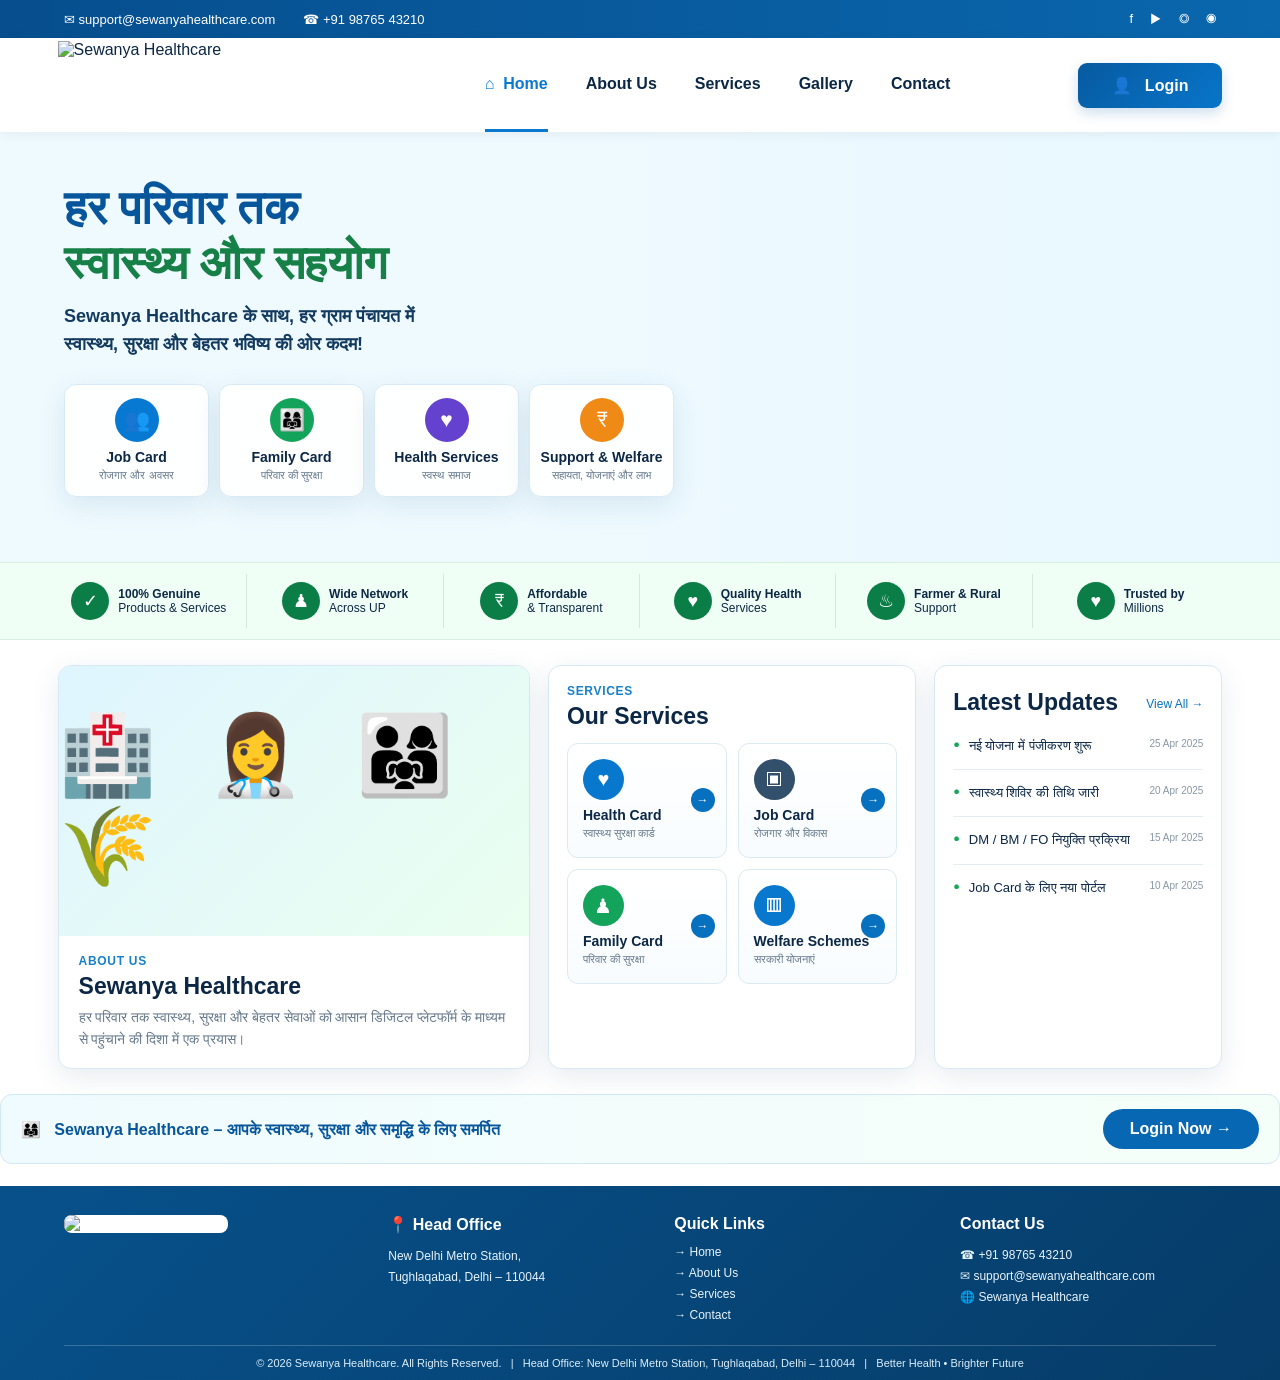
==== commit 160cc075: "Add files via upload" ====
--- a/index.html
+++ b/index.html
@@ -3,282 +3,222 @@
 <head>
 <meta charset="UTF-8">
 <meta name="viewport" content="width=device-width, initial-scale=1.0">
-<title>Sewanya Healthcare</title>
+<meta name="description" content="Sewanya Healthcare - Health, Family, Job Card and Welfare Services">
+<title>Sewanya Healthcare | Better Health • Brighter Future</title>
 <style>
+:root{
+  --blue:#07569b;--blue2:#0b78d0;--green:#158347;--dark:#0b2745;
+  --light:#f4fbff;--line:#d9e9f4;--white:#fff;--shadow:0 8px 28px rgba(18,72,112,.10);
+}
 *{box-sizing:border-box}
 html{scroll-behavior:smooth}
-body{margin:0;font-family:Arial,"Noto Sans Devanagari",sans-serif;color:#17324d;background:#f4f8fb}
-button,input,select{font:inherit}
-button{cursor:pointer}
-.hide{display:none!important}
-:root{--blue:#07579c;--blue2:#087fc5;--green:#18a957;--dark:#06365f;--light:#eaf7ff}
-
-.topbar{height:38px;background:#06365f;color:#fff;display:flex;align-items:center;justify-content:space-between;padding:0 5%;font-size:13px}
-.header{height:78px;background:#fff;display:flex;align-items:center;justify-content:space-between;padding:0 5%;position:sticky;top:0;z-index:50;box-shadow:0 2px 12px #0001}
-.logoBox{display:flex;align-items:center;gap:10px;text-decoration:none}
-.logoImg{width:54px;height:54px;border-radius:50%;object-fit:cover}
-.logoText{font-size:24px;font-weight:800;color:var(--blue);line-height:1}.logoText span{color:var(--green)}
-.tag{font-size:10px;color:#60758a;margin-top:5px}
-.nav{display:flex;align-items:center;gap:24px}
-.nav a{color:#294e6d;text-decoration:none;font-size:14px;font-weight:600}
-.nav a:hover{color:var(--green)}
-.loginDrop{position:relative}
-.loginBtn{border:0;background:var(--green);color:#fff;border-radius:8px;padding:12px 22px;font-weight:700}
-.loginMenu{position:absolute;right:0;top:48px;background:#fff;width:205px;border-radius:12px;box-shadow:0 10px 30px #0002;padding:8px;display:none}
-.loginMenu.open{display:block}
-.loginMenu button{width:100%;text-align:left;background:#fff;border:0;padding:11px 12px;border-radius:7px;color:#17324d}
-.loginMenu button:hover{background:#eaf7ff}
-.mobileBtn{display:none;border:0;background:#07579c;color:#fff;border-radius:8px;padding:10px}
-
-.hero{min-height:calc(100vh - 116px);width:100%;display:flex;align-items:center;background:linear-gradient(120deg,#e7f7ff 0%,#fff 55%,#eaf9ef 100%);padding:70px 7%;position:relative;overflow:hidden}
-.hero:after{content:"";position:absolute;width:500px;height:500px;border-radius:50%;right:-170px;top:-150px;background:#18a95718}
-.heroContent{max-width:720px;position:relative;z-index:2}
-.hero small{font-weight:800;color:var(--green);letter-spacing:1px}
-.hero h1{font-size:52px;line-height:1.12;color:var(--blue);margin:14px 0}
-.hero p{font-size:18px;line-height:1.8;color:#526b80;max-width:680px}
-.heroBtns{display:flex;gap:12px;flex-wrap:wrap;margin-top:25px}
-.primary{background:var(--green);color:#fff;border:0;border-radius:9px;padding:13px 23px;font-weight:700}
-.secondary{background:#fff;color:var(--blue);border:1px solid #b9d9ea;border-radius:9px;padding:13px 23px;font-weight:700}
-.heroCard{position:absolute;right:7%;width:390px;min-height:260px;background:#fff;border-radius:25px;box-shadow:0 20px 50px #07579c22;padding:28px;z-index:2}
-.heroCard .circle{width:75px;height:75px;border-radius:50%;background:linear-gradient(135deg,#087fc5,#18a957);display:grid;place-items:center;color:#fff;font-size:36px}
-.heroCard h2{color:var(--blue);margin:15px 0 6px}
-.heroCard p{font-size:14px;margin:0;color:#60758a;line-height:1.6}
-
-.section{padding:70px 6%;background:#fff}
-.section.alt{background:#f4f9fc}
-.sectionHead{text-align:center;max-width:700px;margin:0 auto 35px}
-.sectionHead small{color:var(--green);font-weight:800}.sectionHead h2{font-size:34px;color:var(--blue);margin:9px 0}.sectionHead p{color:#63788a;line-height:1.7}
-.cards{max-width:1100px;margin:auto;display:grid;grid-template-columns:repeat(4,1fr);gap:18px}
-.card{background:#fff;border-radius:15px;padding:25px;box-shadow:0 5px 22px #12365c12;border:1px solid #e3edf4;text-align:center}
-.icon{width:58px;height:58px;border-radius:50%;display:grid;place-items:center;margin:auto;color:#fff;font-size:27px}
-.blue{background:#087fc5}.green{background:#18a957}.orange{background:#f39a12}.purple{background:#7759df}
-.card h3{margin:13px 0 7px;color:#183b59}.card p{margin:0;color:#6a7d8d;font-size:14px;line-height:1.5}
-
-.gallery{max-width:1100px;margin:auto;display:grid;grid-template-columns:repeat(3,1fr);gap:18px}
-.galleryBox{height:180px;border-radius:16px;background:linear-gradient(135deg,#dff4ff,#eaf9ef);display:grid;place-items:center;font-size:55px;color:#087fc5;border:1px solid #d8eaf3}
-
-.footer{background:#06365f;color:#fff;padding:45px 6% 18px}
-.footerGrid{max-width:1100px;margin:auto;display:grid;grid-template-columns:1.3fr 1fr 1fr 1fr;gap:35px}
-.footer h3{margin-top:0}.footer p,.footer a{color:#d6e6f2;line-height:1.7;text-decoration:none;font-size:14px}
-.copy{text-align:center;border-top:1px solid #ffffff22;margin-top:30px;padding-top:16px;color:#c8d9e6;font-size:12px}
-
-.overlay{position:fixed;inset:0;background:#06365f88;z-index:100;display:none;align-items:center;justify-content:center;padding:18px}
-.overlay.show{display:flex}
-.modal{background:#fff;width:min(470px,100%);border-radius:18px;padding:28px;box-shadow:0 20px 60px #0004;position:relative}
-.close{position:absolute;right:14px;top:12px;border:0;background:#eef5f9;width:34px;height:34px;border-radius:50%;font-size:20px}
-.modal h2{color:var(--blue);margin:0 0 7px}.modal p{color:#6a7d8d}
-.field{margin:13px 0}.field label{display:block;font-size:13px;font-weight:700;margin-bottom:6px}.field input,.field select{width:100%;padding:12px;border:1px solid #c9dce8;border-radius:8px;outline:none}.field input:focus,.field select:focus{border-color:#087fc5}
-.error{background:#fff0f0;color:#b42318;padding:9px;border-radius:7px;font-size:13px;display:none;margin:10px 0}
-
-.dashboard{min-height:100vh;background:#f4f8fb}
-.dashTop{height:70px;background:#fff;border-bottom:1px solid #dde9f0;display:flex;align-items:center;justify-content:space-between;padding:0 3%;position:sticky;top:0;z-index:30}
-.dashBrand{font-weight:800;color:var(--blue);font-size:20px}.logout{border:0;background:#dc3545;color:#fff;padding:10px 17px;border-radius:8px}
-.dashBody{padding:28px 4%;max-width:1250px;margin:auto}
-.welcome{background:linear-gradient(120deg,#07579c,#087fc5);color:#fff;border-radius:18px;padding:28px;margin-bottom:20px}
-.welcome h1{margin:6px 0;font-size:30px}.welcome p{margin:0;opacity:.9}
-.stats{display:grid;grid-template-columns:repeat(4,1fr);gap:15px;margin-top:22px}.stat{background:#ffffff1c;border:1px solid #ffffff25;padding:15px;border-radius:10px}.stat small{display:block;opacity:.8}.stat strong{font-size:25px}
-.dashGrid{display:grid;grid-template-columns:repeat(4,1fr);gap:17px}.dashAction{background:#fff;border:1px solid #dce8ef;border-radius:13px;padding:22px;min-height:130px;box-shadow:0 4px 15px #12365c0d;text-align:left}.dashAction button{margin-top:12px;border:0;background:#eaf7ff;color:var(--blue);padding:8px 11px;border-radius:7px}
-.panel{background:#fff;border-radius:14px;padding:22px;border:1px solid #dce8ef;margin-top:18px}.panel h3{margin-top:0;color:var(--blue)}
-.formGrid{display:grid;grid-template-columns:repeat(2,1fr);gap:12px}.full{grid-column:1/-1}
-.tableWrap{overflow:auto}.table{width:100%;border-collapse:collapse;font-size:13px}.table th,.table td{border:1px solid #dbe7ee;padding:9px;text-align:left}.table th{background:#eaf7ff}
-.toast{position:fixed;right:18px;bottom:18px;background:#06365f;color:#fff;padding:12px 16px;border-radius:9px;display:none;z-index:200}
-
-.healthCard{width:85.6mm;min-height:54mm;background:#fff;border:1px solid #087fc5;border-radius:5mm;overflow:hidden;box-shadow:0 8px 25px #0002;margin:20px auto;color:#083d73}
-.hcTop{display:flex;align-items:center;gap:8px;padding:10px}.hcLogo{width:48px;height:48px;border-radius:50%;object-fit:cover}.hcBrand{font-weight:800;font-size:17px;color:#07579c;line-height:1}.hcBrand span{color:#18a957}.hcTitle{margin-left:auto;background:linear-gradient(90deg,#087fc5,#087b52);color:#fff;padding:10px 13px;border-radius:10px 0 0 10px;font-weight:700}
-.hcMain{display:flex;gap:9px;padding:5px 10px 10px}.hcPhoto{width:75px;height:90px;border-radius:7px;background:linear-gradient(135deg,#dff4ff,#b9d9e8);display:grid;place-items:center;font-size:25px;color:#6b899d}.hcDetails{font-size:9px;line-height:1.65;flex:1}.hcDetails b{display:inline-block;width:58px}.hcQr{width:62px;height:62px;border:1px solid #aaa;display:grid;place-items:center;font-size:7px;text-align:center;background:repeating-linear-gradient(45deg,#111 0 2px,#fff 2px 4px)}
-.hcMeta{background:linear-gradient(90deg,#06498a,#087b70,#49aa2b);color:#fff;display:grid;grid-template-columns:1fr 1fr 1fr;padding:8px 10px;font-size:8px;gap:5px}.hcMeta b{display:block;font-weight:400;opacity:.85}.hcMeta strong{font-size:9px}
-.hcBottom{padding:7px 10px;background:linear-gradient(90deg,#0a6fae,#07825b);color:#fff;font-size:8px;display:flex;justify-content:space-between}
-
-@media(max-width:900px){
- .nav{display:none}.mobileBtn{display:block}.hero{min-height:calc(100vh - 116px);padding:55px 6%}.heroCard{display:none}.hero h1{font-size:42px}.cards{grid-template-columns:repeat(2,1fr)}.footerGrid{grid-template-columns:repeat(2,1fr)}.dashGrid{grid-template-columns:repeat(2,1fr)}
-}
-@media(max-width:600px){
- .topbar{font-size:10px}.hero{min-height:calc(100vh - 116px)}.hero h1{font-size:34px}.hero p{font-size:15px}.section{padding:50px 5%}.cards,.gallery,.footerGrid,.stats,.dashGrid,.formGrid{grid-template-columns:1fr}.logoText{font-size:19px}.logoImg{width:45px;height:45px}.hcQr{display:none}
-}
-@media print{
- body *{visibility:hidden}.healthCard,.healthCard *{visibility:visible}.healthCard{position:absolute;left:0;top:0;margin:0;box-shadow:none}.noPrint{display:none!important}
-}
+body{margin:0;font-family:"Noto Sans Devanagari","Noto Sans",Arial,sans-serif;color:var(--dark);background:#fff}
+button,a{font:inherit}
+a{text-decoration:none;color:inherit}
+.topbar{height:38px;background:linear-gradient(90deg,#064e8e,#0a67ad);color:#fff;display:flex;align-items:center;justify-content:space-between;padding:0 5%;font-size:13px}
+.top-left{display:flex;gap:28px}.top-right{display:flex;gap:17px}
+.navbar{height:94px;background:#fff;display:flex;align-items:center;gap:35px;padding:0 4.5%;position:relative;z-index:20;box-shadow:0 2px 12px rgba(0,0,0,.06)}
+.logo{display:flex;align-items:center;min-width:300px}.logo img{width:285px;height:88px;object-fit:contain;object-position:left center}
+.navlinks{display:flex;align-items:center;justify-content:center;gap:38px;flex:1;height:100%;font-weight:650}
+.navlinks a{height:100%;display:flex;align-items:center;border-bottom:3px solid transparent;transition:.2s}
+.navlinks a:hover,.navlinks a.active{color:var(--blue2);border-bottom-color:var(--blue2)}
+.login-area{position:relative}.login-btn{border:0;background:linear-gradient(135deg,#075aa0,#0875c9);color:#fff;border-radius:9px;padding:13px 34px;font-weight:700;cursor:pointer;box-shadow:0 5px 13px rgba(7,90,160,.2)}
+.login-dropdown{display:none;position:absolute;right:0;top:50px;width:235px;background:#fff;border:1px solid var(--line);border-radius:12px;box-shadow:0 12px 30px rgba(0,0,0,.16);padding:9px}
+.login-area.open .login-dropdown{display:block}
+.login-dropdown a{display:flex;gap:10px;align-items:center;padding:12px;border-radius:8px;font-size:14px}
+.login-dropdown a:hover{background:#eef7ff;color:var(--blue)}
+.mobile-menu{display:none;border:0;background:#0871c4;color:#fff;border-radius:7px;padding:9px 13px;font-size:20px}
+
+.hero{position:relative;min-height:430px;overflow:hidden;background:#e9f8ff}
+.hero-image{position:absolute;inset:0;background-image:url("sewanya-hero.jpg");background-size:cover;background-position:center;opacity:.48}
+.hero-overlay{position:absolute;inset:0;background:linear-gradient(90deg,rgba(239,250,255,.98) 0%,rgba(239,250,255,.91) 38%,rgba(239,250,255,.30) 72%,rgba(239,250,255,.05) 100%)}
+.hero-content{position:relative;z-index:2;max-width:1450px;margin:auto;padding:48px 5% 34px}
+.hero h1{margin:0;font-size:47px;line-height:1.18;color:#07569b;letter-spacing:-.5px}
+.hero h1 span{color:#168047}
+.hero p{font-size:18px;line-height:1.55;font-weight:600;margin:12px 0 25px;color:#12395e}
+.quick-cards{display:grid;grid-template-columns:repeat(4,145px);gap:10px}
+.quick-card{background:rgba(255,255,255,.95);border:1px solid #d8eaf5;border-radius:12px;text-align:center;padding:13px 8px;box-shadow:var(--shadow)}
+.quick-icon{width:44px;height:44px;border-radius:50%;margin:auto;display:grid;place-items:center;color:#fff;font-size:21px;background:#0879d2}
+.quick-card:nth-child(2) .quick-icon{background:#14a35a}.quick-card:nth-child(3) .quick-icon{background:#6541cf}.quick-card:nth-child(4) .quick-icon{background:#f08a16}
+.quick-card b{display:block;margin-top:7px;font-size:14px}.quick-card small{font-size:11px;color:#65788b}
+
+.trust{display:grid;grid-template-columns:repeat(6,1fr);background:#f0fff5;border-top:1px solid #d8efdf;border-bottom:1px solid #d8efdf;padding:11px 4%}
+.trust-item{display:flex;align-items:center;justify-content:center;gap:9px;padding:8px 12px;border-right:1px solid #d4e9dc;font-size:12px}
+.trust-item:last-child{border-right:0}.trust-icon{width:38px;height:38px;border-radius:50%;background:#0b7d46;color:#fff;display:grid;place-items:center;font-size:18px;flex:none}.trust-item b{display:block}
+
+.content{max-width:1420px;margin:auto;padding:25px 4.5%;display:grid;grid-template-columns:1.18fr .92fr .72fr;gap:18px}
+.box{background:#fff;border:1px solid var(--line);border-radius:13px;box-shadow:var(--shadow);overflow:hidden}
+.about-visual{height:270px;background:linear-gradient(135deg,#dff5ff,#eaffef);display:grid;place-items:center;position:relative}
+.about-visual .big{font-size:78px;letter-spacing:15px}.about-copy{padding:18px 20px}.eyebrow{font-size:12px;color:#1980ca;font-weight:800;letter-spacing:.7px}.box h2{margin:5px 0 7px;font-size:23px}.about-copy p{margin:0;color:#65788a;line-height:1.55;font-size:14px}
+.services{padding:18px}.services-grid{display:grid;grid-template-columns:1fr 1fr;gap:11px;margin-top:13px}.service{border:1px solid #dbeaf3;border-radius:11px;padding:15px;min-height:115px;background:linear-gradient(#fff,#f8fcff);position:relative}.service-icon{width:41px;height:41px;border-radius:50%;display:grid;place-items:center;background:#0878cf;color:#fff;font-size:20px}.service:nth-child(2) .service-icon{background:#32506c}.service:nth-child(3) .service-icon{background:#14a35a}.service:nth-child(4) .service-icon{background:#0878cf}.service b{display:block;margin-top:7px;font-size:14px}.service small{color:#65788a;font-size:11px}.arrow{position:absolute;right:11px;top:44px;width:24px;height:24px;border-radius:50%;background:#0871bf;color:#fff;display:grid;place-items:center;font-size:12px}
+.updates{padding:18px}.updates-head{display:flex;align-items:center;justify-content:space-between}.updates-head a{color:#0871bf;font-size:12px}.update{display:flex;gap:9px;padding:14px 0;border-bottom:1px solid #e4edf2;font-size:13px;line-height:1.4}.update:last-child{border-bottom:0}.dot{color:#18a55c;font-size:11px}.date{margin-left:auto;color:#8797a6;font-size:10px;white-space:nowrap}
+
+.cta{max-width:1420px;margin:0 auto 22px;padding:14px 20px;border:1px solid #d2e8f2;border-radius:12px;background:linear-gradient(90deg,#f0fbff,#f5fff9);display:flex;align-items:center;justify-content:space-between;gap:15px}.cta b{color:#07569b}.cta button{border:0;background:#0867b2;color:#fff;border-radius:24px;padding:11px 27px;font-weight:700;cursor:pointer}
+
+.footer{background:linear-gradient(135deg,#07518b,#063c68);color:#fff;padding:29px 5% 11px}.footer-grid{display:grid;grid-template-columns:1.15fr 1fr 1fr 1fr;gap:30px;max-width:1450px;margin:auto}.footer-logo{background:#fff;border-radius:8px;width:255px;height:75px;object-fit:contain}.footer h3{margin:0 0 9px;font-size:16px}.footer p,.footer li{font-size:12px;line-height:1.75;color:#e8f4fc}.footer ul{list-style:none;padding:0;margin:0}.copyright{max-width:1450px;margin:19px auto 0;padding-top:11px;border-top:1px solid rgba(255,255,255,.2);text-align:center;color:#dbeefa;font-size:11px}
+
+.toast{position:fixed;right:20px;bottom:20px;background:#082e4e;color:#fff;padding:12px 17px;border-radius:9px;display:none;z-index:100;box-shadow:0 8px 22px #0003}
+@media(max-width:1100px){
+ .navbar{gap:15px}.logo{min-width:235px}.logo img{width:225px}.navlinks{gap:20px}.content{grid-template-columns:1fr 1fr}.content .updates-box{grid-column:1/-1}
+}
+@media(max-width:760px){
+ .topbar{padding:0 3%;font-size:10px}.top-right{display:none}.top-left{gap:12px}
+ .navbar{height:auto;min-height:75px;flex-wrap:wrap;padding:7px 4%}.logo{min-width:0;flex:1}.logo img{width:210px;height:66px}.mobile-menu{display:block}.navlinks{display:none;order:4;width:100%;height:auto;flex-direction:column;gap:0;background:#fff;border-top:1px solid var(--line)}.navbar.mobile-open .navlinks{display:flex}.navlinks a{width:100%;height:43px;justify-content:center;border-bottom:1px solid #eef3f7}.login-area{order:2}.login-btn{padding:10px 17px}
+ .hero{min-height:550px}.hero-image{background-position:60% center}.hero-overlay{background:linear-gradient(180deg,rgba(239,250,255,.97) 0%,rgba(239,250,255,.84) 52%,rgba(239,250,255,.35) 100%)}.hero-content{padding:36px 6%}.hero h1{font-size:34px}.hero p{font-size:15px}.quick-cards{grid-template-columns:1fr 1fr;max-width:330px}
+ .trust{grid-template-columns:1fr 1fr}.trust-item{border-bottom:1px solid #d4e9dc}.content{grid-template-columns:1fr;padding:20px 4%}.content .updates-box{grid-column:auto}.about-visual{height:220px}
+ .cta{margin:0 4% 20px;flex-direction:column;align-items:flex-start}.footer-grid{grid-template-columns:1fr 1fr}.footer-logo{width:220px}
+}
+@media(max-width:470px){.footer-grid{grid-template-columns:1fr}.login-dropdown{right:-15px}.hero h1{font-size:30px}}
 </style>
 </head>
 <body>
 
-<div id="publicSite">
-<div class="topbar"><span>✉ support@sewanyahealthcare.com</span><span>Trusted Healthcare Network • Uttar Pradesh</span></div>
-<header class="header">
- <a href="#home" class="logoBox">
-  <img class="logoImg" id="logoImg" alt="Sewanya Healthcare">
-  <div><div class="logoText">Sewanya<span>Healthcare</span></div><div class="tag">Better Health • Brighter Future</div></div>
- </a>
- <nav class="nav" id="nav">
-  <a href="#home">Home</a><a href="#about">About Us</a><a href="#services">Services</a><a href="#gallery">Gallery</a><a href="#contact">Contact</a>
-  <div class="loginDrop">
-   <button class="loginBtn" id="loginButton">LOGIN ▾</button>
-   <div class="loginMenu" id="loginMenu">
-    <button data-role="admin">Admin Login</button><button data-role="dm">District Manager Login</button>
-    <button data-role="bm">Block Manager Login</button><button data-role="fo">Field Officer Login</button><button data-role="customer">Customer Login</button>
-   </div>
-  </div>
- </nav>
- <button class="mobileBtn" id="mobileBtn">☰</button>
+<header class="topbar">
+  <div class="top-left">
+    <span>✉ support@sewanyahealthcare.com</span>
+    <span>☎ +91 98765 43210</span>
+  </div>
+  <div class="top-right"><span>f</span><span>▶</span><span>◎</span><span>◉</span></div>
 </header>
 
+<nav class="navbar" id="navbar">
+  <a class="logo" href="#home"><img src="sewanya-logo.jpg" alt="Sewanya Healthcare"></a>
+  <button class="mobile-menu" id="mobileMenu">☰</button>
+
+  <div class="navlinks">
+    <a class="active" href="#home">⌂ &nbsp;Home</a>
+    <a href="#about">About Us</a>
+    <a href="#services">Services</a>
+    <a href="#gallery">Gallery</a>
+    <a href="#contact">Contact</a>
+  </div>
+
+  <div class="login-area" id="loginArea">
+    <button class="login-btn" id="loginButton">👤 &nbsp; Login</button>
+    <div class="login-dropdown">
+      <a href="#" data-login="admin">👤 Admin Login</a>
+      <a href="#" data-login="customer">👥 Customer Login</a>
+      <a href="#" data-login="fo">🧑‍⚕️ Field Officer Login</a>
+      <a href="#" data-login="bm">💼 Block Manager Login</a>
+      <a href="#" data-login="dm">🏢 District Manager Login</a>
+    </div>
+  </div>
+</nav>
+
+<main>
 <section class="hero" id="home">
- <div class="heroContent">
-  <small>SEWANYA HEALTHCARE SERVICES</small>
-  <h1>हर परिवार तक स्वास्थ्य और सहयोग</h1>
-  <p>Digital Health Card, Family Support और Field Management को एक ही आसान Sewanya Healthcare portal में जोड़ें।</p>
-  <div class="heroBtns">
-   <button class="primary" onclick="openRegister()">JOIN NOW</button>
-   <button class="secondary" onclick="openLogin('admin')">LOGIN / PORTAL</button>
-  </div>
- </div>
- <div class="heroCard">
-  <div class="circle">♥</div><h2>Health Card</h2>
-  <p>FO customer की details भरकर Aadhaar-card size में Sewanya Healthcare Health Card generate और print कर सकता है।</p>
-  <button class="primary" style="margin-top:16px" onclick="openLogin('fo')">FO CARD LOGIN</button>
- </div>
-</section>
-
-<section class="section" id="about"><div class="sectionHead"><small>ABOUT US</small><h2>Sewanya Healthcare</h2><p>Admin → DM → BM → FO की role-based working के लिए यह frontend तैयार किया गया है। हर role को उसका अलग dashboard और काम के options मिलते हैं।</p></div>
- <div class="cards"><div class="card"><div class="icon blue">👨‍💼</div><h3>Admin</h3><p>पूरे portal का management और approvals.</p></div><div class="card"><div class="icon green">🏢</div><h3>DM</h3><p>District और Block management.</p></div><div class="card"><div class="icon orange">📍</div><h3>BM</h3><p>Block और Gram Panchayat workflow.</p></div><div class="card"><div class="icon purple">🏠</div><h3>FO</h3><p>Customer registration और Health Card.</p></div></div>
-</section>
-
-<section class="section alt" id="services"><div class="sectionHead"><small>OUR SERVICES</small><h2>हमारी सेवाएँ</h2></div>
- <div class="cards">
-  <div class="card"><div class="icon blue">🪪</div><h3>Health Card</h3><p>Aadhaar-card size printable card.</p><button class="secondary" onclick="openLogin('fo')">Open</button></div>
-  <div class="card"><div class="icon green">👨‍👩‍👧</div><h3>Family Card</h3><p>परिवार के सदस्यों का record.</p><button class="secondary" onclick="showToast('Family Card module open होगा')">Open</button></div>
-  <div class="card"><div class="icon orange">💼</div><h3>Job Card</h3><p>Job-card registration workflow.</p><button class="secondary" onclick="showToast('Job Card module open होगा')">Open</button></div>
-  <div class="card"><div class="icon purple">📊</div><h3>Reports</h3><p>Role के अनुसार reports.</p><button class="secondary" onclick="openLogin('admin')">Open</button></div>
- </div>
-</section>
-
-<section class="section" id="gallery"><div class="sectionHead"><small>GALLERY</small><h2>Healthcare Network</h2></div>
- <div class="gallery"><div class="galleryBox">🏥</div><div class="galleryBox">🩺</div><div class="galleryBox">👨‍⚕️</div></div>
-</section>
-
-<section class="section alt" id="contact"><div class="sectionHead"><small>CONTACT</small><h2>Head Office</h2><p>New Delhi Metro Station, Tughlaqabad, Delhi – 110044<br>☎ +91 98765 43210 &nbsp; ✉ support@sewanyahealthcare.com</p><button class="primary" onclick="showToast('Contact details copied')">Contact Us</button></div></section>
-
-<footer class="footer"><div class="footerGrid">
- <div><h3>Sewanya Healthcare</h3><p>Better Health • Brighter Future</p></div>
- <div><h3>Head Office</h3><p>New Delhi Metro Station,<br>Tughlaqabad, Delhi – 110044</p></div>
- <div><h3>Quick Links</h3><p><a href="#home">Home</a><br><a href="#about">About</a><br><a href="#services">Services</a><br><a href="#contact">Contact</a></p></div>
- <div><h3>Contact</h3><p>+91 98765 43210<br>support@sewanyahealthcare.com</p></div>
- </div><div class="copy">© 2026 Sewanya Healthcare. All Rights Reserved.</div></footer>
-</div>
-
-<!-- Login modal: same-page login, so GitHub Pages never requests a missing login.html -->
-<div class="overlay" id="loginOverlay">
- <div class="modal">
-  <button class="close" onclick="closeLogin()">×</button>
-  <h2 id="loginTitle">Login</h2><p id="loginDesc">Enter your ID and password.</p>
-  <div class="field"><label>User ID</label><input id="loginId" autocomplete="off" placeholder="Enter ID"></div>
-  <div class="field"><label>Password</label><input id="loginPwd" type="password" placeholder="Enter password"></div>
-  <label style="font-size:13px"><input type="checkbox" id="showPwd"> Password दिखाएँ</label>
-  <div class="error" id="loginError">Invalid ID or password.</div>
-  <button class="primary" style="width:100%;margin-top:14px" onclick="doLogin()">LOGIN</button>
-  <p style="font-size:12px">Demo Admin: <b>Spn1234</b> / <b>Spn242001</b></p>
- </div>
-</div>
-
-<!-- Register modal -->
-<div class="overlay" id="registerOverlay"><div class="modal">
- <button class="close" onclick="closeRegister()">×</button><h2>Join Sewanya Healthcare</h2><p>Demo registration form.</p>
- <div class="field"><label>Name</label><input id="regName"></div><div class="field"><label>Mobile</label><input id="regMobile"></div>
- <div class="field"><label>District</label><select id="regDistrict"><option>Shahjahanpur</option><option>Bareilly</option><option>Lucknow</option><option>Kanpur Nagar</option></select></div>
- <button class="primary" style="width:100%" onclick="registerDemo()">Submit</button>
-</div></div>
-
-<!-- Dashboard -->
-<div id="dashboard" class="dashboard hide">
- <div class="dashTop"><div class="dashBrand">🌿 Sewanya Healthcare <span id="dashRole"></span></div><button class="logout" onclick="logout()">Logout</button></div>
- <div class="dashBody">
-  <div class="welcome"><div>✓ Active Account</div><h1>Welcome, <span id="dashUser">User</span></h1><p id="dashText"></p>
-   <div class="stats"><div class="stat"><small>TEAM / FO</small><strong id="s1">0</strong></div><div class="stat"><small>CUSTOMERS</small><strong id="s2">0</strong></div><div class="stat"><small>TODAY</small><strong id="s3">0</strong></div><div class="stat"><small>WALLET</small><strong id="s4">₹0</strong></div></div>
-  </div>
-  <div class="dashGrid" id="dashActions"></div>
-  <div class="panel hide" id="healthPanel">
-   <h3>Health Card Generate</h3>
-   <div class="formGrid">
-    <div class="field"><label>नाम</label><input id="hcName" value="मो. फरहान"></div><div class="field"><label>मोबाइल</label><input id="hcMobile" value="98XXXXXX10"></div>
-    <div class="field"><label>आधार (masked)</label><input id="hcAadhaar" value="XXXX-XXXX-1234"></div><div class="field"><label>जन्म तिथि</label><input id="hcDob" value="12-08-1998"></div>
-    <div class="field"><label>District</label><select id="hcDistrict"><option>Shahjahanpur</option><option>Bareilly</option><option>Lucknow</option><option>Kanpur Nagar</option></select></div>
-    <div class="field"><label>Block</label><select id="hcBlock"><option>Tilhar</option><option>Jalalabad</option><option>Powayan</option><option>Shahjahanpur</option></select></div>
-    <div class="field"><label>Gram Panchayat</label><input id="hcGp" value="Namuna"></div><div class="field"><label>FO Name</label><input id="hcFo" value="Field Officer"></div>
-    <div class="field full"><label>पता</label><input id="hcAddress" value="ग्राम - नमूना, पोस्ट - नमूना"></div>
-   </div>
-   <button class="primary" onclick="generateCard()">Generate Card</button>
-   <div id="cardResult"></div>
-  </div>
-  <div class="panel hide" id="genericPanel"><h3 id="panelTitle">Module</h3><div id="panelContent"></div></div>
- </div>
-</div>
+  <div class="hero-image"></div><div class="hero-overlay"></div>
+  <div class="hero-content">
+    <h1>हर परिवार तक<br><span>स्वास्थ्य और सहयोग</span></h1>
+    <p>Sewanya Healthcare के साथ, हर ग्राम पंचायत में<br>स्वास्थ्य, सुरक्षा और बेहतर भविष्य की ओर कदम!</p>
+    <div class="quick-cards">
+      <div class="quick-card"><div class="quick-icon">👥</div><b>Job Card</b><small>रोजगार और अवसर</small></div>
+      <div class="quick-card"><div class="quick-icon">👨‍👩‍👧</div><b>Family Card</b><small>परिवार की सुरक्षा</small></div>
+      <div class="quick-card"><div class="quick-icon">♥</div><b>Health Services</b><small>स्वस्थ समाज</small></div>
+      <div class="quick-card"><div class="quick-icon">₹</div><b>Support & Welfare</b><small>सहायता, योजनाएं और लाभ</small></div>
+    </div>
+  </div>
+</section>
+
+<section class="trust">
+  <div class="trust-item"><div class="trust-icon">✓</div><span><b>100% Genuine</b>Products & Services</span></div>
+  <div class="trust-item"><div class="trust-icon">♟</div><span><b>Wide Network</b>Across UP</span></div>
+  <div class="trust-item"><div class="trust-icon">₹</div><span><b>Affordable</b>& Transparent</span></div>
+  <div class="trust-item"><div class="trust-icon">♥</div><span><b>Quality Health</b>Services</span></div>
+  <div class="trust-item"><div class="trust-icon">♨</div><span><b>Farmer & Rural</b>Support</span></div>
+  <div class="trust-item"><div class="trust-icon">♥</div><span><b>Trusted by</b>Millions</span></div>
+</section>
+
+<section class="content">
+  <div class="box" id="about">
+    <div class="about-visual" id="gallery">
+      <div class="big">🏥 👩‍⚕️ 👨‍👩‍👧 🌾</div>
+    </div>
+    <div class="about-copy">
+      <div class="eyebrow">ABOUT US</div>
+      <h2>Sewanya Healthcare</h2>
+      <p>हर परिवार तक स्वास्थ्य, सुरक्षा और बेहतर सेवाओं को आसान डिजिटल प्लेटफॉर्म के माध्यम से पहुंचाने की दिशा में एक प्रयास।</p>
+    </div>
+  </div>
+
+  <div class="box" id="services">
+    <div class="services">
+      <div class="eyebrow">SERVICES</div><h2>Our Services</h2>
+      <div class="services-grid">
+        <div class="service"><div class="service-icon">♥</div><b>Health Card</b><small>स्वास्थ्य सुरक्षा कार्ड</small><span class="arrow">→</span></div>
+        <div class="service"><div class="service-icon">▣</div><b>Job Card</b><small>रोजगार और विकास</small><span class="arrow">→</span></div>
+        <div class="service"><div class="service-icon">♟</div><b>Family Card</b><small>परिवार की सुरक्षा</small><span class="arrow">→</span></div>
+        <div class="service"><div class="service-icon">▥</div><b>Welfare Schemes</b><small>सरकारी योजनाएं</small><span class="arrow">→</span></div>
+      </div>
+    </div>
+  </div>
+
+  <div class="box updates-box">
+    <div class="updates">
+      <div class="updates-head"><h2>Latest Updates</h2><a href="#">View All →</a></div>
+      <div class="update"><span class="dot">●</span><span>नई योजना में पंजीकरण शुरू</span><span class="date">25 Apr 2025</span></div>
+      <div class="update"><span class="dot">●</span><span>स्वास्थ्य शिविर की तिथि जारी</span><span class="date">20 Apr 2025</span></div>
+      <div class="update"><span class="dot">●</span><span>DM / BM / FO नियुक्ति प्रक्रिया</span><span class="date">15 Apr 2025</span></div>
+      <div class="update"><span class="dot">●</span><span>Job Card के लिए नया पोर्टल</span><span class="date">10 Apr 2025</span></div>
+    </div>
+  </div>
+</section>
+
+<section class="cta">
+  <b>👨‍👩‍👧 &nbsp; Sewanya Healthcare – आपके स्वास्थ्य, सुरक्षा और समृद्धि के लिए समर्पित</b>
+  <button onclick="openLogin()">Login Now →</button>
+</section>
+</main>
+
+<footer class="footer" id="contact">
+  <div class="footer-grid">
+    <div><img class="footer-logo" src="sewanya-logo.jpg" alt="Sewanya Healthcare"></div>
+    <div><h3>📍 Head Office</h3><p>New Delhi Metro Station,<br>Tughlaqabad, Delhi – 110044</p></div>
+    <div><h3>Quick Links</h3><ul><li><a href="#home">→ Home</a></li><li><a href="#about">→ About Us</a></li><li><a href="#services">→ Services</a></li><li><a href="#contact">→ Contact</a></li></ul></div>
+    <div><h3>Contact Us</h3><p>☎ +91 98765 43210<br>✉ support@sewanyahealthcare.com<br>🌐 Sewanya Healthcare</p></div>
+  </div>
+  <div class="copyright">© 2026 Sewanya Healthcare. All Rights Reserved. &nbsp; | &nbsp; Head Office: New Delhi Metro Station, Tughlaqabad, Delhi – 110044 &nbsp; | &nbsp; Better Health • Brighter Future</div>
+</footer>
 
 <div class="toast" id="toast"></div>
 
 <script>
-const LOGO = "[data-uri]";
-document.getElementById("logoImg").src = LOGO || "data:image/svg+xml;charset=UTF-8,"+encodeURIComponent("<svg xmlns='http://www.w3.org/2000/svg' viewBox='0 0 100 100'><circle cx='50' cy='50' r='48' fill='%230879b8'/><text x='50' y='62' text-anchor='middle' font-size='35' fill='white'>S</text></svg>");
-
-const accounts={
- admin:{label:"Admin",id:"Spn1234",pass:"Spn242001",name:"Admin",text:"पूरे Sewanya Healthcare portal का management.",stats:["50","500","25","₹50,000"]},
- dm:{label:"District Manager",id:"DM001",pass:"1234",name:"District Manager",text:"अपने district के BM, FO और customer activity manage करें.",stats:["12","150","8","₹10,000"]},
- bm:{label:"Block Manager",id:"BM001",pass:"1234",name:"Block Manager",text:"अपने block के FO और Gram Panchayat work manage करें.",stats:["5","25","2","₹1,700"]},
- fo:{label:"Field Officer",id:"FO001",pass:"1234",name:"Field Officer",text:"Customer registration और Health Card generate करें.",stats:["1","25","5","₹250"]},
- customer:{label:"Customer",id:"CUST001",pass:"1234",name:"Customer",text:"अपना profile और family services देखें.",stats:["0","1","0","₹0"]}
-};
-let selectedRole="admin";
-
-function showToast(t){const x=document.getElementById("toast");x.textContent=t;x.style.display="block";setTimeout(()=>x.style.display="none",1800)}
-function openRegister(){document.getElementById("registerOverlay").classList.add("show")}
-function closeRegister(){document.getElementById("registerOverlay").classList.remove("show")}
-function registerDemo(){if(!document.getElementById("regName").value){showToast("Name भरें");return}closeRegister();showToast("Registration demo submit हो गया")}
-function openLogin(role){selectedRole=role||"admin";const a=accounts[selectedRole];document.getElementById("loginTitle").textContent=a.label+" Login";document.getElementById("loginDesc").textContent=a.label+" account में login करें.";document.getElementById("loginId").value="";document.getElementById("loginPwd").value="";document.getElementById("loginError").style.display="none";document.getElementById("loginOverlay").classList.add("show")}
-function closeLogin(){document.getElementById("loginOverlay").classList.remove("show")}
-document.getElementById("loginButton").onclick=e=>{e.stopPropagation();document.getElementById("loginMenu").classList.toggle("open")}
-document.querySelectorAll("[data-role]").forEach(b=>b.onclick=()=>{document.getElementById("loginMenu").classList.remove("open");openLogin(b.dataset.role)})
-document.getElementById("mobileBtn").onclick=()=>{document.querySelector(".nav").style.display=document.querySelector(".nav").style.display==="flex"?"none":"flex"}
-document.getElementById("showPwd").onchange=e=>document.getElementById("loginPwd").type=e.target.checked?"text":"password";
-
-function doLogin(){
- const a=accounts[selectedRole],id=document.getElementById("loginId").value.trim(),pw=document.getElementById("loginPwd").value;
- if(id!==a.id||pw!==a.pass){document.getElementById("loginError").style.display="block";return}
- closeLogin();document.getElementById("publicSite").classList.add("hide");document.getElementById("dashboard").classList.remove("hide");
- document.getElementById("dashRole").textContent="• "+a.label;document.getElementById("dashUser").textContent=a.name;document.getElementById("dashText").textContent=a.text;
- ["s1","s2","s3","s4"].forEach((id,i)=>document.getElementById(id).textContent=a.stats[i]);
- buildActions(selectedRole);
- window.scrollTo(0,0);
-}
-function logout(){document.getElementById("dashboard").classList.add("hide");document.getElementById("publicSite").classList.remove("hide");window.scrollTo(0,0)}
-function buildActions(role){
- const el=document.getElementById("dashActions");el.innerHTML="";
- const common=[["👤","Profile","profile"],["📊","Reports","reports"],["⚙️","Settings","settings"]];
- let list=[];
- if(role==="admin") list=[["👨‍💼","DM Approval","dm"],["🏢","BM List","bm"],["🏠","FO List","fo"],["🗺️","UP Districts / Blocks","up"],...common];
- if(role==="dm") list=[["🏢","BM Management","bm"],["🏠","FO List","fo"],["📍","Block Data","block"],...common];
- if(role==="bm") list=[["🏠","FO Management","fo"],["📍","Gram Panchayat","gp"],["🪪","Health Cards","health"],...common];
- if(role==="fo") list=[["🪪","Health Card Generate","health"],["👨‍👩‍👧","Customer Registration","customer"],["📋","Family / Job Card","cards"],...common];
- if(role==="customer") list=[["🪪","My Health Card","health"],["👨‍👩‍👧","My Family","family"],...common];
- list.forEach(x=>{const d=document.createElement("div");d.className="dashAction";d.innerHTML="<div style='font-size:28px'>"+x[0]+"</div><h3>"+x[1]+"</h3><button>Open</button>";d.querySelector("button").onclick=()=>openModule(x[2]);el.appendChild(d)})
-}
-function openModule(type){
- const hp=document.getElementById("healthPanel"),gp=document.getElementById("genericPanel");hp.classList.add("hide");gp.classList.add("hide");
- if(type==="health"){hp.classList.remove("hide");hp.scrollIntoView({behavior:"smooth"});return}
- gp.classList.remove("hide");const title=document.getElementById("panelTitle"),c=document.getElementById("panelContent");
- const map={dm:["DM Approval","Pending DM requests: 0<br><br><button class='primary' onclick=\"showToast('No pending requests')\">Refresh</button>"],bm:["BM Management","BM records यहाँ दिखाई देंगे।<br><button class='primary' onclick=\"showToast('BM form opened')\">Add BM</button>"],fo:["FO Management","FO records और assigned area यहाँ दिखाई देंगे।"],up:["UP Districts / Blocks","उत्तर प्रदेश के district और block data यहाँ manage होंगे।"],block:["Block Data","Assigned block का data यहाँ दिखेगा।"],gp:["Gram Panchayat","Assigned Gram Panchayat list यहाँ दिखेगी।"],customer:["Customer Registration","<div class='field'><label>Name</label><input id='quickName'></div><button class='primary' onclick=\"showToast('Customer saved')\">Save Customer</button>"],cards:["Family / Job Card","Family Card और Job Card options यहाँ होंगे।"],family:["My Family","Family members का data यहाँ दिखेगा।"],profile:["Profile","Account profile और contact details यहाँ manage होंगे।"],reports:["Reports","Daily / monthly reports यहाँ दिखेंगी।"],settings:["Settings","Account settings यहाँ होंगी।"]};
- title.textContent=map[type]?.[0]||"Module";c.innerHTML=map[type]?.[1]||"Module opened";gp.scrollIntoView({behavior:"smooth"})
-}
-function generateCard(){
- const n=document.getElementById("hcName").value||"Demo Member",m=document.getElementById("hcMobile").value||"98XXXXXX10",a=document.getElementById("hcAadhaar").value||"XXXX-XXXX-1234",dob=document.getElementById("hcDob").value||"12-08-1998",d=document.getElementById("hcDistrict").value,b=document.getElementById("hcBlock").value,g=document.getElementById("hcGp").value,fo=document.getElementById("hcFo").value,address=document.getElementById("hcAddress").value;
- const card="SHC"+new Date().getFullYear()+"000123";
- document.getElementById("cardResult").innerHTML=`<div class="healthCard" id="printCard">
-  <div class="hcTop"><img class="hcLogo" src="${LOGO}"><div class="hcBrand">Sewanya<br><span>Healthcare</span></div><div class="hcTitle">Health Card</div></div>
-  <div class="hcMain"><div class="hcPhoto">👤</div><div class="hcDetails"><div><b>नाम</b>: ${n}</div><div><b>मोबाइल</b>: ${m}</div><div><b>आधार</b>: ${a}</div><div><b>जन्म तिथि</b>: ${dob}</div><div><b>पता</b>: ${address}</div></div><div class="hcQr">QR<br>${card}</div></div>
-  <div class="hcMeta"><div><b>District</b><strong>${d}</strong></div><div><b>Block</b><strong>${b}</strong></div><div><b>Gram Panchayat</b><strong>${g}</strong></div></div>
-  <div class="hcBottom"><span>आपका स्वास्थ्य • हमारा संकल्प</span><strong>FO: ${fo}</strong></div>
- </div><div class="noPrint" style="text-align:center"><button class="primary" onclick="window.print()">🖨 Print / Save PDF</button></div>`;
- showToast("Health Card generate हो गया")
-}
-window.addEventListener("click",e=>{if(!e.target.closest(".loginDrop"))document.getElementById("loginMenu").classList.remove("open")});
+const navbar=document.getElementById('navbar');
+const mobileMenu=document.getElementById('mobileMenu');
+const loginArea=document.getElementById('loginArea');
+const loginButton=document.getElementById('loginButton');
+const toast=document.getElementById('toast');
+
+mobileMenu.addEventListener('click',()=>navbar.classList.toggle('mobile-open'));
+loginButton.addEventListener('click',(e)=>{e.stopPropagation();loginArea.classList.toggle('open')});
+document.addEventListener('click',e=>{if(!loginArea.contains(e.target))loginArea.classList.remove('open')});
+
+document.querySelectorAll('[data-login]').forEach(a=>{
+  a.addEventListener('click',e=>{
+    e.preventDefault();
+    const role=a.dataset.login;
+    loginArea.classList.remove('open');
+    if(role==='admin') window.location.href='login.html?role=admin';
+    else if(role==='dm') window.location.href='login.html?role=dm';
+    else if(role==='bm') window.location.href='login.html?role=bm';
+    else if(role==='fo') window.location.href='login.html?role=fo';
+    else window.location.href='login.html?role=customer';
+  });
+});
+
+function openLogin(){
+  loginArea.classList.add('open');
+  loginButton.focus();
+}
+window.addEventListener('scroll',()=>{
+  const links=document.querySelectorAll('.navlinks a');
+  let current='home';
+  ['about','services','gallery','contact'].forEach(id=>{
+    const el=document.getElementById(id);
+    if(el && window.scrollY>=el.offsetTop-150) current=id;
+  });
+  links.forEach(l=>l.classList.toggle('active',l.getAttribute('href')==='#'+current));
+});
 </script>
 </body>
 </html>
